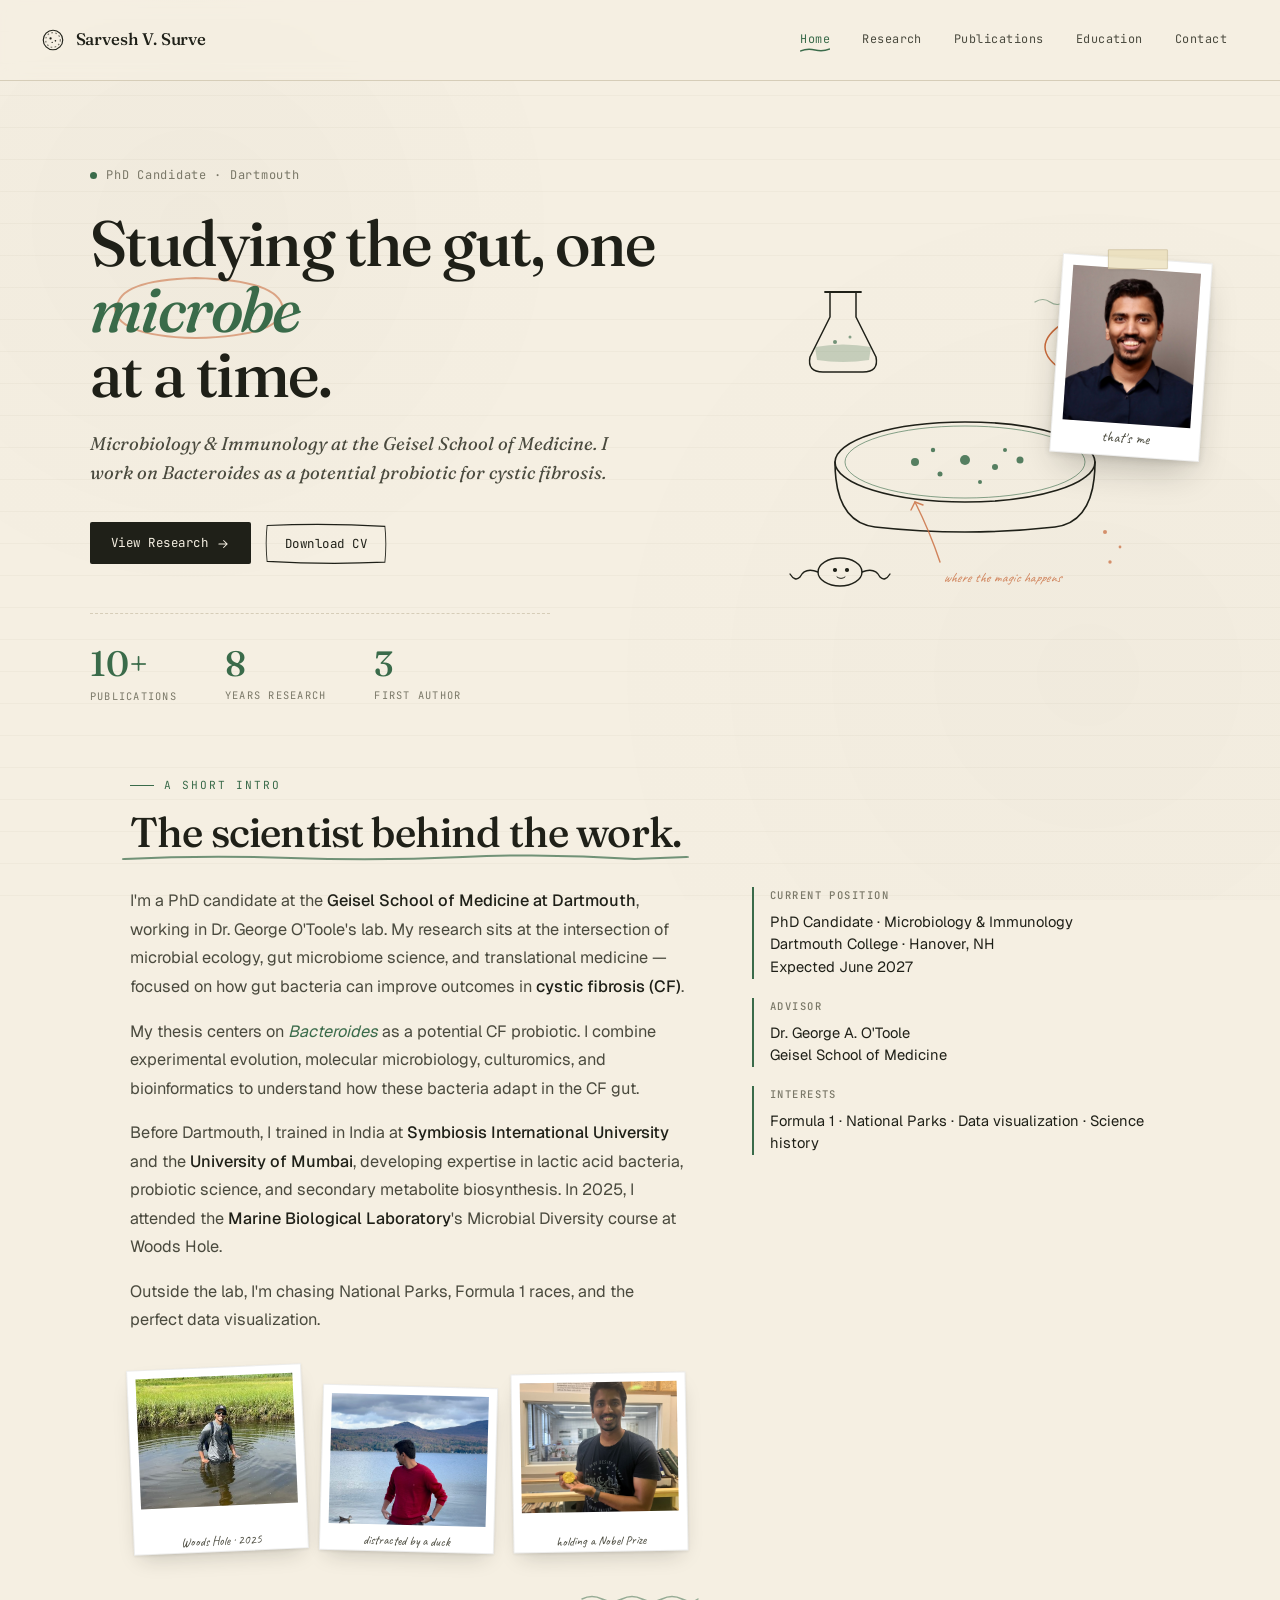
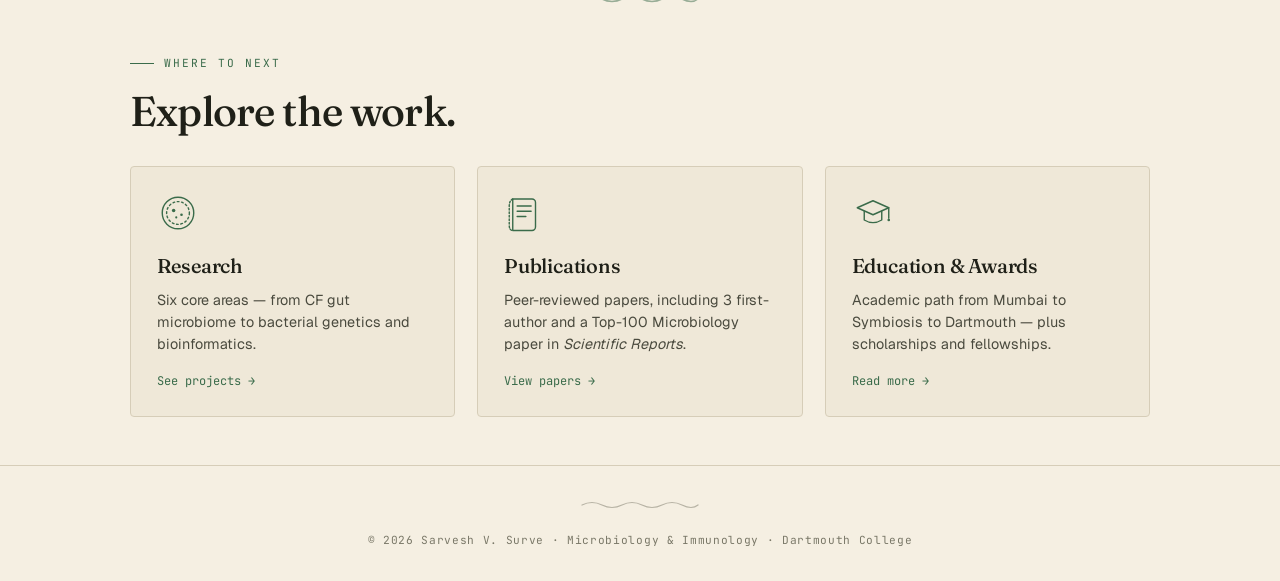
==== index.html @ 7739de47 "Add files via upload" ====
<!DOCTYPE html>
<html lang="en">
<head>
  <meta charset="UTF-8" />
  <meta name="viewport" content="width=device-width, initial-scale=1.0" />
  <title>Sarvesh V. Surve — Microbiologist</title>
  <meta name="description" content="PhD Candidate in Microbiology & Immunology at Dartmouth. Gut microbiome science and Bacteroides as a CF probiotic." />
  <link rel="icon" type="image/png" href="favicon.png">
  <link rel="apple-touch-icon" href="favicon.png">
  <link rel="preconnect" href="https://fonts.googleapis.com">
  <link rel="preconnect" href="https://fonts.gstatic.com" crossorigin>
  <link href="https://fonts.googleapis.com/css2?family=Caveat:wght@400;500&family=Fraunces:ital,opsz,wght@0,9..144,400;0,9..144,500;0,9..144,600;1,9..144,400;1,9..144,500&family=Geist:wght@300;400;500;600&family=JetBrains+Mono:wght@400;500&display=swap" rel="stylesheet">
  <link rel="stylesheet" href="styles.css">
</head>
<body>

<!-- NAV -->
<nav>
  <a href="index.html" class="nav-logo">
    <!-- Tiny petri-dish logo -->
    <svg viewBox="0 0 32 32" fill="none" stroke="currentColor" stroke-width="1.4">
      <circle cx="16" cy="16" r="12"/>
      <circle cx="16" cy="16" r="9" stroke-dasharray="2 3" opacity="0.6"/>
      <circle cx="13" cy="14" r="1.4" fill="currentColor" stroke="none"/>
      <circle cx="19" cy="17" r="1" fill="currentColor" stroke="none"/>
      <circle cx="15" cy="19" r="0.8" fill="currentColor" stroke="none"/>
    </svg>
    Sarvesh V. Surve
  </a>
  <button class="mobile-toggle" aria-label="Toggle menu">
    <svg viewBox="0 0 24 24" fill="none" stroke-width="1.6" stroke-linecap="round"><path d="M4 7h16M4 12h16M4 17h16"/></svg>
  </button>
  <div class="nav-links">
    <a href="index.html">Home</a>
    <a href="research.html">Research</a>
    <a href="publications.html">Publications</a>
    <a href="education.html">Education</a>
    <a href="contact.html">Contact</a>
  </div>
</nav>

<main>

<!-- HERO -->
<section class="hero">
  <div class="hero-inner">
    <div class="hero-left">
      <div class="hero-tag fade-up d1">
        <span class="dot"></span> PhD Candidate · Dartmouth
      </div>
      <h1 class="h-display fade-up d2">
        Studying the gut, one <span class="scribble-circle"><em>microbe</em></span><br/>
        at a time.
      </h1>
      <p class="hero-subtitle fade-up d3">
        Microbiology &amp; Immunology at the Geisel School of Medicine.
        I work on <em>Bacteroides</em> as a potential probiotic for cystic fibrosis.
      </p>
      <div class="hero-cta fade-up d4">
        <a href="research.html" class="btn btn-primary">
          View Research
          <svg viewBox="0 0 24 24" fill="none" stroke="currentColor" stroke-width="1.8" stroke-linecap="round"><path d="M5 12h14m-6-6 6 6-6 6"/></svg>
        </a>
        <a href="sarvesh_cv.pdf" download class="btn btn-outline">Download CV</a>
      </div>
      <div class="hero-stats fade-up d5">
        <div class="stat">
          <div class="stat-num">10+</div>
          <div class="stat-label">Publications</div>
        </div>
        <div class="stat">
          <div class="stat-num">8</div>
          <div class="stat-label">Years Research</div>
        </div>
        <div class="stat">
          <div class="stat-num">3</div>
          <div class="stat-label">First Author</div>
        </div>
      </div>
    </div>

    <!-- HERO ILLUSTRATION: line-art petri dish + flask + DNA + doodles + polaroid headshot -->
    <div class="hero-illustration">
      <svg viewBox="0 0 360 380" fill="none" xmlns="http://www.w3.org/2000/svg" aria-hidden="true">
        <!-- petri dish (main) -->
        <g stroke="#1f2018" stroke-width="1.6" stroke-linecap="round" fill="none">
          <ellipse cx="180" cy="220" rx="130" ry="40" class="draw-path"/>
          <path d="M50 220 Q 50 280, 90 285 Q 180 295, 270 285 Q 310 280, 310 220" class="draw-path delay-1"/>
        </g>
        <!-- petri inner ring -->
        <ellipse cx="180" cy="220" rx="120" ry="36" stroke="#3a6b4a" stroke-width="1" stroke-dasharray="3 4" fill="none" opacity="0.6" class="draw-path delay-2"/>

        <!-- bacterial colonies inside dish -->
        <g fill="#3a6b4a" opacity="0.85">
          <circle cx="130" cy="220" r="4"/>
          <circle cx="155" cy="232" r="2.5"/>
          <circle cx="180" cy="218" r="5"/>
          <circle cx="210" cy="225" r="3"/>
          <circle cx="235" cy="218" r="3.5"/>
          <circle cx="195" cy="240" r="2"/>
          <circle cx="148" cy="208" r="2.2"/>
          <circle cx="220" cy="208" r="2"/>
        </g>

        <!-- flask floating top-left -->
        <g stroke="#1f2018" stroke-width="1.5" stroke-linecap="round" stroke-linejoin="round" fill="none" class="float-slow">
          <path d="M45 50 L 45 75 L 25 115 Q 22 130, 38 130 L 78 130 Q 94 130, 91 115 L 71 75 L 71 50" class="draw-path delay-2"/>
          <line x1="40" y1="50" x2="76" y2="50" stroke-width="1.8" class="draw-path delay-3"/>
          <!-- liquid -->
          <path d="M30 105 Q 58 100, 86 105 L 84 118 Q 58 122, 32 118 Z" fill="#3a6b4a" opacity="0.25" stroke="none"/>
          <!-- bubbles -->
          <circle cx="50" cy="100" r="2" fill="#3a6b4a" stroke="none" opacity="0.7"/>
          <circle cx="65" cy="95" r="1.5" fill="#3a6b4a" stroke="none" opacity="0.6"/>
        </g>

        <!-- DNA helix top-right -->
        <g stroke="#c8693a" stroke-width="1.5" stroke-linecap="round" fill="none" class="float-med">
          <path d="M280 30 Q 320 55, 280 80 Q 240 105, 280 130 Q 320 155, 280 175" class="draw-path delay-3"/>
          <path d="M320 30 Q 280 55, 320 80 Q 360 105, 320 130 Q 280 155, 320 175" class="draw-path delay-3"/>
          <!-- rungs -->
          <line x1="285" y1="42" x2="315" y2="42" stroke-width="1.1"/>
          <line x1="280" y1="68" x2="320" y2="68" stroke-width="1.1"/>
          <line x1="288" y1="93" x2="312" y2="93" stroke-width="1.1"/>
          <line x1="280" y1="118" x2="320" y2="118" stroke-width="1.1"/>
          <line x1="288" y1="143" x2="312" y2="143" stroke-width="1.1"/>
          <line x1="282" y1="165" x2="318" y2="165" stroke-width="1.1"/>
        </g>

        <!-- doodle: small microbe creature bottom-left -->
        <g stroke="#1f2018" stroke-width="1.4" stroke-linecap="round" fill="none" class="float-fast">
          <ellipse cx="55" cy="330" rx="22" ry="14" class="draw-path delay-4"/>
          <!-- flagella -->
          <path d="M77 330 Q 90 325, 95 335 Q 100 340, 105 332" class="draw-path delay-4"/>
          <path d="M33 330 Q 20 325, 15 335 Q 10 340, 5 332" class="draw-path delay-4"/>
          <!-- face -->
          <circle cx="50" cy="328" r="1.4" fill="#1f2018"/>
          <circle cx="62" cy="328" r="1.4" fill="#1f2018"/>
          <path d="M52 335 Q 56 338, 60 335" stroke-width="1"/>
        </g>

        <!-- doodle dots scattered -->
        <g fill="#c8693a" opacity="0.7">
          <circle cx="320" cy="290" r="2"/>
          <circle cx="335" cy="305" r="1.4"/>
          <circle cx="325" cy="320" r="1.7"/>
        </g>

        <!-- handwritten arrow pointing to petri -->
        <g stroke="#c8693a" stroke-width="1.4" fill="none" stroke-linecap="round" opacity="0.8">
          <path d="M155 320 Q 145 290, 130 260" class="draw-path delay-4"/>
          <path d="M126 268 L 130 260 L 138 263" class="draw-path delay-4"/>
        </g>
        <text x="158" y="340" font-family="Caveat, 'Comic Sans MS', cursive" font-size="14" fill="#c8693a" opacity="0.8" font-style="italic">where the magic happens</text>

        <!-- tiny squiggle -->
        <path d="M250 60 Q 258 55, 265 60 Q 272 65, 280 60" stroke="#3a6b4a" stroke-width="1.2" fill="none" stroke-linecap="round" opacity="0.5"/>
      </svg>

      <!-- Polaroid headshot, taped to the notebook -->
      <div class="polaroid">
        <img src="photo_headshot.jpg" alt="Sarvesh V. Surve"
             onerror="this.style.display='none'; this.nextElementSibling.style.display='flex';">
        <div class="polaroid-placeholder" style="display:none;">photo_<br>headshot.jpg</div>
        <div class="polaroid-caption">that's me</div>
      </div>
    </div>
  </div>
</section>

<!-- QUICK INTRO -->
<section class="wrap reveal" id="intro">
  <div class="eyebrow">A short intro</div>
  <h2 class="h-section"><span class="sketch-underline">The scientist behind the work.</span></h2>
  <div class="about-grid">
    <div class="about-text">
      <p>I'm a PhD candidate at the <strong>Geisel School of Medicine at Dartmouth</strong>, working in Dr. George O'Toole's lab. My research sits at the intersection of microbial ecology, gut microbiome science, and translational medicine — focused on how gut bacteria can improve outcomes in <strong>cystic fibrosis (CF)</strong>.</p>
      <p>My thesis centers on <em>Bacteroides</em> as a potential CF probiotic. I combine experimental evolution, molecular microbiology, culturomics, and bioinformatics to understand how these bacteria adapt in the CF gut.</p>
      <p>Before Dartmouth, I trained in India at <strong>Symbiosis International University</strong> and the <strong>University of Mumbai</strong>, developing expertise in lactic acid bacteria, probiotic science, and secondary metabolite biosynthesis. In 2025, I attended the <strong>Marine Biological Laboratory</strong>'s Microbial Diversity course at Woods Hole.</p>
      <p>Outside the lab, I'm chasing National Parks, Formula 1 races, and the perfect data visualization.</p>

      <!-- Fun photos: small tilted polaroid cluster -->
      <div class="fun-photos">
        <div class="fun-photo">
          <img src="photo_fun_1.jpg" alt="Woods Hole"
               onerror="this.style.display='none'; this.nextElementSibling.style.display='flex';">
          <div class="fun-photo-placeholder" style="display:none;">photo_fun_1.jpg</div>
          <div class="fun-photo-caption">Woods Hole · 2025</div>
        </div>
        <div class="fun-photo">
          <img src="photo_fun_2.jpg" alt="Distracted by a duck"
               onerror="this.style.display='none'; this.nextElementSibling.style.display='flex';">
          <div class="fun-photo-placeholder" style="display:none;">photo_fun_2.jpg</div>
          <div class="fun-photo-caption">distracted by a duck</div>
        </div>
        <div class="fun-photo">
          <img src="photo_fun_3.jpg" alt="Nobel Prize"
               onerror="this.style.display='none'; this.nextElementSibling.style.display='flex';">
          <div class="fun-photo-placeholder" style="display:none;">photo_fun_3.jpg</div>
          <div class="fun-photo-caption">holding a Nobel Prize</div>
        </div>
      </div>
    </div>
    <div class="info-list">
      <div class="info-block">
        <h4>Current Position</h4>
        <p>PhD Candidate · Microbiology &amp; Immunology<br>Dartmouth College · Hanover, NH<br>Expected June 2027</p>
      </div>
      <div class="info-block">
        <h4>Advisor</h4>
        <p>Dr. George A. O'Toole<br>Geisel School of Medicine</p>
      </div>
      <div class="info-block">
        <h4>Interests</h4>
        <p>Formula 1 · National Parks · Data visualization · Science history</p>
      </div>
    </div>
  </div>
</section>

<!-- SQUIGGLE DIVIDER -->
<svg class="squiggle" viewBox="0 0 120 14" xmlns="http://www.w3.org/2000/svg" aria-hidden="true">
  <path d="M2 7 Q 12 2, 22 7 T 42 7 T 62 7 T 82 7 T 102 7 T 118 7" stroke="#3a6b4a" stroke-width="1.5" fill="none" stroke-linecap="round"/>
</svg>

<!-- QUICK NAV CARDS -->
<section class="wrap reveal">
  <div class="eyebrow">Where to next</div>
  <h2 class="h-section">Explore the work.</h2>
  <div class="quick-grid">
    <a href="research.html" class="quick-card">
      <div class="qc-icon">
        <svg viewBox="0 0 48 48" stroke-width="1.6" stroke-linecap="round" stroke-linejoin="round">
          <circle cx="24" cy="24" r="18"/>
          <circle cx="24" cy="24" r="13" stroke-dasharray="2 3"/>
          <circle cx="19" cy="21" r="2" fill="#3a6b4a" stroke="none"/>
          <circle cx="28" cy="26" r="1.5" fill="#3a6b4a" stroke="none"/>
          <circle cx="22" cy="29" r="1.2" fill="#3a6b4a" stroke="none"/>
        </svg>
      </div>
      <h3>Research</h3>
      <p>Six core areas — from CF gut microbiome to bacterial genetics and bioinformatics.</p>
      <div class="qc-arrow">See projects →</div>
    </a>

    <a href="publications.html" class="quick-card">
      <div class="qc-icon">
        <svg viewBox="0 0 48 48" stroke-width="1.6" stroke-linecap="round" stroke-linejoin="round">
          <path d="M10 8 h22 a4 4 0 0 1 4 4 v28 a4 4 0 0 1 -4 4 h-22 z"/>
          <line x1="15" y1="16" x2="31" y2="16"/>
          <line x1="15" y1="22" x2="31" y2="22"/>
          <line x1="15" y1="28" x2="25" y2="28"/>
          <path d="M10 8 Q 6 10, 6 16 L 6 38 Q 6 44, 10 44" stroke-dasharray="2 2"/>
        </svg>
      </div>
      <h3>Publications</h3>
      <p>Peer-reviewed papers, including 3 first-author and a Top-100 Microbiology paper in <em>Scientific Reports</em>.</p>
      <div class="qc-arrow">View papers →</div>
    </a>

    <a href="education.html" class="quick-card">
      <div class="qc-icon">
        <svg viewBox="0 0 48 48" stroke-width="1.6" stroke-linecap="round" stroke-linejoin="round">
          <path d="M6 18 L 24 10 L 42 18 L 24 26 Z"/>
          <path d="M14 22 L 14 32 Q 24 38, 34 32 L 34 22"/>
          <line x1="42" y1="18" x2="42" y2="30"/>
          <circle cx="42" cy="32" r="1.5" fill="#3a6b4a" stroke="none"/>
        </svg>
      </div>
      <h3>Education &amp; Awards</h3>
      <p>Academic path from Mumbai to Symbiosis to Dartmouth — plus scholarships and fellowships.</p>
      <div class="qc-arrow">Read more →</div>
    </a>
  </div>
</section>

</main>

<footer>
  <svg class="squiggle" viewBox="0 0 120 14" xmlns="http://www.w3.org/2000/svg">
    <path d="M2 7 Q 12 2, 22 7 T 42 7 T 62 7 T 82 7 T 102 7 T 118 7" stroke="#7a7868" stroke-width="1.2" fill="none" stroke-linecap="round"/>
  </svg>
  © 2026 Sarvesh V. Surve · Microbiology &amp; Immunology · Dartmouth College
</footer>

<script src="main.js"></script>
</body>
</html>
---- styles.css ----
/* ==========================================================
   Sarvesh V. Surve — personal site
   Aesthetic: scientist's notebook. Cream paper, ink, sketches.
   ========================================================== */

*, *::before, *::after { box-sizing: border-box; margin: 0; padding: 0; }

:root {
  --paper: #f5efe2;
  --paper-2: #efe8d8;
  --paper-line: #e2d8c2;
  --ink: #1f2018;
  --ink-soft: #4a4a3e;
  --ink-mute: #7a7868;
  --accent: #3a6b4a;          /* moss green */
  --accent-soft: #6b9474;
  --accent-bg: #e4ede1;
  --warm: #c8693a;            /* terracotta for occasional emphasis */
  --warm-soft: #e6c4a8;
  --rule: #d6cdb8;
  --shadow: 0 1px 0 rgba(31,32,24,0.04), 0 12px 30px -18px rgba(31,32,24,0.18);
  --serif: 'Fraunces', 'Iowan Old Style', Georgia, serif;
  --sans: 'Geist', -apple-system, BlinkMacSystemFont, sans-serif;
  --mono: 'JetBrains Mono', 'IBM Plex Mono', monospace;
}

html { scroll-behavior: smooth; }

body {
  font-family: var(--sans);
  background: var(--paper);
  color: var(--ink);
  overflow-x: hidden;
  line-height: 1.6;
  font-feature-settings: "ss01", "cv11";
  -webkit-font-smoothing: antialiased;
}

/* Paper texture — subtle horizontal lines like a lab notebook */
body::before {
  content: '';
  position: fixed; inset: 0;
  background-image:
    repeating-linear-gradient(
      to bottom,
      transparent 0 31px,
      rgba(214, 205, 184, 0.35) 31px 32px
    );
  pointer-events: none;
  z-index: 0;
  opacity: 0.5;
}

/* Subtle paper grain */
body::after {
  content: '';
  position: fixed; inset: 0;
  background-image:
    radial-gradient(circle at 15% 25%, rgba(31,32,24,0.025) 0%, transparent 30%),
    radial-gradient(circle at 85% 75%, rgba(31,32,24,0.02) 0%, transparent 40%);
  pointer-events: none;
  z-index: 0;
}

main, nav, footer { position: relative; z-index: 1; }

::selection { background: var(--accent); color: var(--paper); }

a { color: inherit; text-decoration: none; }

/* ==========================================================
   NAV
   ========================================================== */
nav {
  position: sticky; top: 0; z-index: 50;
  display: flex; align-items: center; justify-content: space-between;
  padding: 1.4rem 2.5rem;
  background: rgba(245, 239, 226, 0.85);
  backdrop-filter: blur(8px);
  border-bottom: 1px solid var(--rule);
}

.nav-logo {
  font-family: var(--serif);
  font-size: 1.05rem;
  font-weight: 500;
  letter-spacing: -0.01em;
  display: flex; align-items: center; gap: 0.6rem;
}

.nav-logo svg { width: 26px; height: 26px; }

.nav-links {
  display: flex; gap: 0.4rem;
  align-items: center;
}

.nav-links a {
  font-family: var(--mono);
  font-size: 0.74rem;
  letter-spacing: 0.04em;
  color: var(--ink-soft);
  padding: 0.5rem 0.8rem;
  position: relative;
  transition: color 0.2s;
}

.nav-links a:hover { color: var(--ink); }

/* Hand-drawn underline for active nav link */
.nav-links a.active {
  color: var(--accent);
}
.nav-links a.active::after {
  content: '';
  position: absolute;
  left: 0.8rem; right: 0.8rem; bottom: 0.25rem;
  height: 6px;
  background-image: url("data:image/svg+xml;utf8,<svg xmlns='http://www.w3.org/2000/svg' viewBox='0 0 80 6' preserveAspectRatio='none'><path d='M1 4 Q 20 1, 40 3 T 79 2' stroke='%233a6b4a' stroke-width='1.6' fill='none' stroke-linecap='round'/></svg>");
  background-repeat: no-repeat;
  background-size: 100% 100%;
}

.mobile-toggle {
  display: none;
  background: none; border: none; cursor: pointer;
  padding: 0.4rem;
}
.mobile-toggle svg { width: 24px; height: 24px; stroke: var(--ink); }

/* ==========================================================
   LAYOUT PRIMITIVES
   ========================================================== */
.wrap { max-width: 1100px; margin: 0 auto; padding: 0 2.5rem; }
.wrap-narrow { max-width: 820px; margin: 0 auto; padding: 0 2.5rem; }

section, .page-body { padding: 4rem 0; }

.eyebrow {
  font-family: var(--mono);
  font-size: 0.7rem;
  letter-spacing: 0.18em;
  text-transform: uppercase;
  color: var(--accent);
  display: inline-flex; align-items: center; gap: 0.6rem;
  margin-bottom: 1rem;
}
.eyebrow::before {
  content: '';
  width: 24px; height: 1px;
  background: var(--accent);
}

h1, h2, h3, h4 { font-family: var(--serif); font-weight: 500; letter-spacing: -0.01em; }

.h-display {
  font-family: var(--serif);
  font-size: clamp(2.4rem, 5vw, 4.2rem);
  line-height: 1.02;
  letter-spacing: -0.025em;
  font-weight: 500;
}
.h-display em { font-style: italic; color: var(--accent); }

.h-section {
  font-family: var(--serif);
  font-size: clamp(1.8rem, 3.4vw, 2.6rem);
  line-height: 1.08;
  letter-spacing: -0.02em;
  margin-bottom: 2rem;
}

.h-section .sketch-underline {
  position: relative;
  display: inline-block;
}
.h-section .sketch-underline::after {
  content: '';
  position: absolute;
  left: -2%; right: -2%; bottom: -8px;
  height: 10px;
  background-image: url("data:image/svg+xml;utf8,<svg xmlns='http://www.w3.org/2000/svg' viewBox='0 0 200 10' preserveAspectRatio='none'><path d='M2 6 Q 30 2, 60 5 T 120 4 T 180 6 L 198 4' stroke='%233a6b4a' stroke-width='2' fill='none' stroke-linecap='round' opacity='0.7'/></svg>");
  background-repeat: no-repeat;
  background-size: 100% 100%;
}

.lede {
  font-family: var(--serif);
  font-size: 1.25rem;
  line-height: 1.55;
  color: var(--ink-soft);
  font-weight: 400;
}

p { line-height: 1.7; }

/* Squiggle divider */
.squiggle {
  display: block;
  width: 100%;
  max-width: 120px;
  height: 14px;
  margin: 2.5rem auto;
  opacity: 0.5;
}

/* ==========================================================
   BUTTONS
   ========================================================== */
.btn {
  display: inline-flex; align-items: center; gap: 0.5rem;
  padding: 0.7rem 1.3rem;
  font-family: var(--mono);
  font-size: 0.78rem;
  letter-spacing: 0.04em;
  cursor: pointer;
  border: none;
  transition: transform 0.15s ease, background 0.2s, color 0.2s;
  position: relative;
}

.btn svg { width: 14px; height: 14px; }

.btn-primary {
  background: var(--ink);
  color: var(--paper);
  border-radius: 2px;
}
.btn-primary:hover { background: var(--accent); transform: translateY(-1px); }

/* Hand-drawn outline button — uses SVG border */
.btn-outline {
  background: transparent;
  color: var(--ink);
  padding: 0.7rem 1.3rem;
  background-image: url("data:image/svg+xml;utf8,<svg xmlns='http://www.w3.org/2000/svg' viewBox='0 0 200 50' preserveAspectRatio='none'><path d='M5 4 Q 100 1, 195 5 Q 198 25, 195 46 Q 100 49, 5 45 Q 2 25, 5 4 Z' stroke='%231f2018' stroke-width='1.4' fill='none' stroke-linecap='round'/></svg>");
  background-repeat: no-repeat;
  background-size: 100% 100%;
}
.btn-outline:hover { color: var(--accent); transform: translateY(-1px); }

/* ==========================================================
   HOME PAGE — HERO
   ========================================================== */
.hero {
  padding: 5rem 2.5rem 4rem;
  position: relative;
  overflow: hidden;
}
.hero-inner {
  max-width: 1100px; margin: 0 auto;
  display: grid; grid-template-columns: 1.3fr 1fr;
  gap: 4rem; align-items: center;
}

.hero-tag {
  font-family: var(--mono);
  font-size: 0.75rem;
  letter-spacing: 0.06em;
  color: var(--ink-mute);
  margin-bottom: 1.6rem;
  display: inline-flex; align-items: center; gap: 0.6rem;
}
.hero-tag .dot {
  width: 7px; height: 7px; border-radius: 50%;
  background: var(--accent);
  display: inline-block;
  animation: pulse 2.4s ease-in-out infinite;
}

@keyframes pulse {
  0%, 100% { transform: scale(1); opacity: 1; }
  50% { transform: scale(1.4); opacity: 0.5; }
}

.hero h1 .scribble-circle {
  position: relative;
  display: inline-block;
}
.hero h1 .scribble-circle::after {
  content: '';
  position: absolute;
  left: -10%; right: -10%; top: -10%; bottom: -10%;
  background-image: url("data:image/svg+xml;utf8,<svg xmlns='http://www.w3.org/2000/svg' viewBox='0 0 200 70'><path d='M30 35 Q 30 10, 100 8 Q 175 10, 178 35 Q 178 60, 100 62 Q 25 60, 28 32' stroke='%23c8693a' stroke-width='1.8' fill='none' stroke-linecap='round' opacity='0.55'/></svg>");
  background-repeat: no-repeat;
  background-size: 100% 100%;
  z-index: -1;
  pointer-events: none;
  opacity: 0;
  animation: scribbleIn 1.2s ease 1.4s forwards;
}

@keyframes scribbleIn {
  from { opacity: 0; transform: scale(0.92) rotate(-2deg); }
  to { opacity: 1; transform: scale(1) rotate(0); }
}

.hero-subtitle {
  font-family: var(--serif);
  font-size: 1.15rem;
  font-style: italic;
  color: var(--ink-soft);
  margin: 1.5rem 0 2.2rem;
  line-height: 1.55;
  max-width: 520px;
}

.hero-cta { display: flex; gap: 0.8rem; flex-wrap: wrap; }

.hero-stats {
  display: flex; gap: 3rem;
  margin-top: 3rem;
  padding-top: 2rem;
  border-top: 1px dashed var(--rule);
  max-width: 460px;
}
.stat-num {
  font-family: var(--serif);
  font-size: 2.2rem;
  line-height: 1;
  color: var(--accent);
  font-weight: 500;
}
.stat-label {
  font-family: var(--mono);
  font-size: 0.65rem;
  letter-spacing: 0.12em;
  text-transform: uppercase;
  color: var(--ink-mute);
  margin-top: 0.4rem;
}

/* Hero illustration column */
.hero-illustration {
  position: relative;
  display: flex; justify-content: center; align-items: center;
  min-height: 380px;
}
.hero-illustration svg {
  width: 100%;
  max-width: 360px;
  height: auto;
}

/* Polaroid headshot — taped to the notebook */
.polaroid {
  position: absolute;
  top: 1rem; right: -1rem;
  width: 150px;
  background: #ffffff;
  padding: 10px 10px 32px;
  border: 1px solid rgba(31,32,24,0.08);
  box-shadow:
    0 2px 6px rgba(31,32,24,0.12),
    0 18px 36px -10px rgba(31,32,24,0.28);
  transform: rotate(4deg);
  z-index: 5;
  opacity: 0;
  animation: polaroidIn 0.9s cubic-bezier(0.34, 1.56, 0.64, 1) forwards 1.2s;
  transition: transform 0.35s ease;
}
.polaroid:hover { transform: rotate(0deg) scale(1.04); }
.polaroid img {
  width: 100%; height: 155px;
  object-fit: cover; object-position: center top;
  display: block;
  background: var(--paper-2);
}
.polaroid-placeholder {
  width: 100%; height: 155px;
  background: var(--paper-2);
  display: flex; align-items: center; justify-content: center;
  font-family: var(--mono);
  font-size: 0.6rem;
  letter-spacing: 0.08em;
  color: var(--ink-mute);
  text-align: center;
  padding: 0.5rem;
}
.polaroid-caption {
  position: absolute;
  bottom: 6px; left: 0; right: 0;
  text-align: center;
  font-family: 'Caveat', 'Comic Sans MS', cursive;
  font-size: 0.95rem;
  color: var(--ink-soft);
}
/* Tape strip on top */
.polaroid::before {
  content: '';
  position: absolute;
  top: -10px; left: 50%;
  transform: translateX(-50%) rotate(-4deg);
  width: 60px; height: 20px;
  background: rgba(232, 220, 180, 0.7);
  border: 1px solid rgba(180, 165, 130, 0.4);
  border-radius: 1px;
  box-shadow: 0 1px 2px rgba(31,32,24,0.06);
}

@keyframes polaroidIn {
  from { opacity: 0; transform: rotate(8deg) translateY(-30px); }
  to { opacity: 1; transform: rotate(4deg) translateY(0); }
}

/* Animated stroke-drawing for SVG illustrations.
   Paths must include pathLength="100" so the dasharray works regardless of length. */
.draw-path {
  stroke-dasharray: 100;
  stroke-dashoffset: 100;
  animation: drawIn 1.6s ease forwards;
}
.draw-path.delay-1 { animation-delay: 0.25s; }
.draw-path.delay-2 { animation-delay: 0.5s; }
.draw-path.delay-3 { animation-delay: 0.8s; }
.draw-path.delay-4 { animation-delay: 1.1s; }

@keyframes drawIn {
  to { stroke-dashoffset: 0; }
}

/* Float for decorative dots */
.float-slow { animation: float 6s ease-in-out infinite; }
.float-med { animation: float 4.5s ease-in-out infinite; }
.float-fast { animation: float 3s ease-in-out infinite; }
@keyframes float {
  0%, 100% { transform: translateY(0); }
  50% { transform: translateY(-6px); }
}

/* ==========================================================
   FADE-UP ANIMATION (page load)
   ========================================================== */
.fade-up { opacity: 0; animation: fadeUp 0.8s ease forwards; }
.fade-up.d1 { animation-delay: 0.1s; }
.fade-up.d2 { animation-delay: 0.25s; }
.fade-up.d3 { animation-delay: 0.4s; }
.fade-up.d4 { animation-delay: 0.55s; }
.fade-up.d5 { animation-delay: 0.7s; }

@keyframes fadeUp {
  from { opacity: 0; transform: translateY(18px); }
  to { opacity: 1; transform: translateY(0); }
}

/* Scroll-triggered reveal — only hides once JS has set up the observer
   so non-JS users / slow loads / search-engine crawlers see everything. */
.js-ready .reveal { opacity: 0; transform: translateY(20px); transition: opacity 0.7s ease, transform 0.7s ease; }
.js-ready .reveal.visible { opacity: 1; transform: translateY(0); }

/* ==========================================================
   HOME — QUICK SECTIONS
   ========================================================== */
.quick-grid {
  display: grid;
  grid-template-columns: repeat(3, 1fr);
  gap: 1.4rem;
  margin-top: 2rem;
}

.quick-card {
  background: var(--paper-2);
  border: 1px solid var(--rule);
  border-radius: 4px;
  padding: 1.6rem;
  position: relative;
  transition: transform 0.25s ease, box-shadow 0.25s ease;
  text-decoration: none;
  color: inherit;
  display: flex; flex-direction: column;
  min-height: 200px;
}
.quick-card:hover {
  transform: translateY(-3px);
  box-shadow: var(--shadow);
  border-color: var(--accent-soft);
}
.quick-card .qc-icon { width: 42px; height: 42px; margin-bottom: 1rem; }
.quick-card .qc-icon svg { width: 100%; height: 100%; stroke: var(--accent); fill: none; }
.quick-card h3 {
  font-family: var(--serif);
  font-size: 1.25rem;
  margin-bottom: 0.4rem;
}
.quick-card p {
  font-size: 0.9rem;
  color: var(--ink-soft);
  line-height: 1.55;
}
.quick-card .qc-arrow {
  margin-top: auto;
  padding-top: 1rem;
  font-family: var(--mono);
  font-size: 0.75rem;
  color: var(--accent);
  display: flex; align-items: center; gap: 0.4rem;
  transition: gap 0.25s ease;
}
.quick-card:hover .qc-arrow { gap: 0.7rem; }

/* ==========================================================
   PAGE HEADER (shared by inner pages)
   ========================================================== */
.page-header {
  padding: 4rem 2.5rem 2.5rem;
  position: relative;
}
.page-header-inner { max-width: 1100px; margin: 0 auto; }
.page-header h1 {
  font-family: var(--serif);
  font-size: clamp(2.4rem, 5vw, 3.8rem);
  line-height: 1.05;
  letter-spacing: -0.025em;
  margin-bottom: 1rem;
  font-weight: 500;
}
.page-header h1 em { font-style: italic; color: var(--accent); }
.page-header .lede { max-width: 640px; margin-top: 0.5rem; }

.page-header .pg-deco {
  position: absolute;
  top: 1.5rem; right: 2.5rem;
  width: 140px; height: 140px;
  opacity: 0.9;
}
.page-header .pg-deco path,
.page-header .pg-deco ellipse,
.page-header .pg-deco rect {
  vector-effect: non-scaling-stroke;
}

/* ==========================================================
   RESEARCH PAGE
   ========================================================== */
.research-grid {
  display: grid;
  grid-template-columns: repeat(2, 1fr);
  gap: 1.4rem;
  margin-top: 2rem;
}

.research-card {
  background: var(--paper-2);
  border: 1px solid var(--rule);
  border-radius: 4px;
  padding: 1.8rem;
  position: relative;
  overflow: hidden;
  transition: transform 0.25s ease, box-shadow 0.25s ease, border-color 0.25s;
  display: flex; flex-direction: column; gap: 0.8rem;
}
.research-card:hover {
  transform: translateY(-3px);
  box-shadow: var(--shadow);
  border-color: var(--accent-soft);
}
/* Background photo layer */
.research-card .rc-bg {
  position: absolute;
  inset: 0;
  background-size: cover;
  background-position: center;
  opacity: 0.12;
  z-index: 0;
  transition: opacity 0.35s ease, transform 0.35s ease;
  /* Slight desaturation to keep palette cohesive */
  filter: grayscale(20%) sepia(15%);
}
.research-card:hover .rc-bg {
  opacity: 0.22;
  transform: scale(1.03);
}
/* Cream gradient overlay so text stays readable */
.research-card::after {
  content: '';
  position: absolute;
  inset: 0;
  background: linear-gradient(135deg, rgba(239, 232, 216, 0.7) 0%, rgba(239, 232, 216, 0.55) 60%, rgba(239, 232, 216, 0.4) 100%);
  z-index: 1;
  pointer-events: none;
}
.research-card > * {
  position: relative;
  z-index: 2;
}
.research-card .rc-icon {
  width: 56px; height: 56px;
  background: var(--accent-bg);
  border-radius: 4px;
  display: flex; align-items: center; justify-content: center;
}
.research-card .rc-icon svg {
  width: 32px; height: 32px;
  stroke: var(--accent); fill: none;
  stroke-width: 1.5;
}
.research-card h3 {
  font-family: var(--serif);
  font-size: 1.25rem;
  font-weight: 500;
  letter-spacing: -0.01em;
}
.research-card p {
  font-size: 0.92rem;
  color: var(--ink-soft);
  line-height: 1.65;
}
.research-card em { color: var(--ink); font-style: italic; }

/* ==========================================================
   PUBLICATIONS PAGE
   ========================================================== */
.pub-header-row {
  display: flex; justify-content: space-between; align-items: flex-end;
  flex-wrap: wrap; gap: 1rem;
  margin-bottom: 2.5rem;
}
.scholar-link {
  display: inline-flex; align-items: center; gap: 0.5rem;
  font-family: var(--mono);
  font-size: 0.74rem;
  letter-spacing: 0.04em;
  color: var(--accent);
  padding: 0.55rem 1rem;
  background-image: url("data:image/svg+xml;utf8,<svg xmlns='http://www.w3.org/2000/svg' viewBox='0 0 200 50' preserveAspectRatio='none'><path d='M5 4 Q 100 1, 195 5 Q 198 25, 195 46 Q 100 49, 5 45 Q 2 25, 5 4 Z' stroke='%233a6b4a' stroke-width='1.4' fill='none' stroke-linecap='round'/></svg>");
  background-repeat: no-repeat;
  background-size: 100% 100%;
  transition: color 0.2s;
}
.scholar-link:hover { color: var(--ink); }

.pub-list { display: flex; flex-direction: column; }
.pub-item {
  display: grid;
  grid-template-columns: 90px 1fr;
  gap: 1.5rem;
  padding: 1.8rem 0;
  border-bottom: 1px dashed var(--rule);
  align-items: start;
}
.pub-item:first-child { border-top: 1px dashed var(--rule); }
.pub-year {
  font-family: var(--serif);
  font-style: italic;
  font-size: 1.4rem;
  color: var(--accent);
  line-height: 1;
}
.pub-content h4 {
  font-family: var(--serif);
  font-size: 1.1rem;
  font-weight: 500;
  line-height: 1.4;
  margin-bottom: 0.4rem;
}
.pub-content h4 a { color: var(--ink); transition: color 0.2s; }
.pub-content h4 a:hover { color: var(--accent); }
.pub-content .authors {
  font-size: 0.88rem;
  color: var(--ink-soft);
  margin-bottom: 0.3rem;
}
.pub-content .pub-meta {
  font-size: 0.86rem;
  color: var(--ink-mute);
  font-style: italic;
}
.pub-badges { display: flex; gap: 0.4rem; flex-wrap: wrap; margin-top: 0.7rem; }
.pub-badge {
  font-family: var(--mono);
  font-size: 0.62rem;
  letter-spacing: 0.06em;
  padding: 0.2rem 0.6rem;
  border-radius: 2px;
}
.badge-pub { background: #dde6dd; color: #2c5a39; }
.badge-review { background: #f1dac3; color: #8a4a1e; }
.badge-prep { background: #e4ede1; color: var(--accent); }
.badge-first { background: var(--accent); color: var(--paper); }
.badge-top { background: #f0d4dc; color: #8e2b48; }

/* ==========================================================
   EDUCATION PAGE
   ========================================================== */
.edu-list {
  display: flex; flex-direction: column;
  gap: 1.5rem;
  margin-top: 2rem;
}
.edu-card {
  background: var(--paper-2);
  border: 1px solid var(--rule);
  border-radius: 4px;
  padding: 2rem;
  display: grid;
  grid-template-columns: 1fr 200px;
  gap: 2rem;
  align-items: start;
  transition: border-color 0.25s;
}
.edu-card:hover { border-color: var(--accent-soft); }
.edu-degree {
  font-family: var(--serif);
  font-size: 1.3rem;
  font-weight: 500;
  letter-spacing: -0.01em;
  margin-bottom: 0.3rem;
}
.edu-school {
  font-size: 0.95rem;
  color: var(--ink-soft);
  margin-bottom: 0.5rem;
}
.edu-date {
  font-family: var(--mono);
  font-size: 0.72rem;
  letter-spacing: 0.04em;
  color: var(--accent);
  margin-bottom: 0.8rem;
}
.edu-detail {
  font-size: 0.9rem;
  color: var(--ink-soft);
  line-height: 1.65;
}
.edu-gpa {
  display: inline-block;
  margin-top: 0.6rem;
  padding: 0.18rem 0.6rem;
  background: var(--accent-bg);
  color: var(--accent);
  font-family: var(--mono);
  font-size: 0.65rem;
  letter-spacing: 0.04em;
  border-radius: 2px;
}
.edu-logo-wrap {
  display: flex; align-items: center; justify-content: center;
  background: var(--paper);
  border: 1px dashed var(--rule);
  border-radius: 4px;
  padding: 1rem;
  min-height: 100px;
}
.edu-logo-wrap img { max-height: 70px; max-width: 100%; object-fit: contain; }
.edu-logo-placeholder {
  font-family: var(--mono);
  font-size: 0.6rem;
  letter-spacing: 0.08em;
  text-transform: uppercase;
  color: var(--ink-mute);
}

.awards-grid {
  display: grid;
  grid-template-columns: repeat(auto-fit, minmax(280px, 1fr));
  gap: 1rem;
  margin-top: 1.5rem;
}
.award-item {
  display: flex; align-items: flex-start; gap: 1rem;
  padding: 1.2rem;
  background: var(--paper-2);
  border: 1px solid var(--rule);
  border-radius: 4px;
  transition: border-color 0.25s, transform 0.25s;
}
.award-item:hover { border-color: var(--accent-soft); transform: translateY(-2px); }
.award-icon { font-size: 1.4rem; flex-shrink: 0; }
.award-item h4 {
  font-family: var(--serif);
  font-size: 1rem;
  font-weight: 500;
  margin-bottom: 0.2rem;
}
.award-item p {
  font-size: 0.82rem;
  color: var(--ink-soft);
  line-height: 1.5;
}

.skills-grid {
  display: grid;
  grid-template-columns: repeat(auto-fit, minmax(260px, 1fr));
  gap: 1.2rem;
  margin-top: 1.5rem;
}
.skill-card {
  background: var(--paper-2);
  border: 1px solid var(--rule);
  border-radius: 4px;
  padding: 1.5rem;
}
.skill-card h4 {
  font-family: var(--mono);
  font-size: 0.7rem;
  letter-spacing: 0.12em;
  text-transform: uppercase;
  color: var(--accent);
  margin-bottom: 0.9rem;
  font-weight: 500;
}
.skill-tags { display: flex; flex-wrap: wrap; gap: 0.4rem; }
.skill-tag {
  padding: 0.3rem 0.7rem;
  background: var(--paper);
  border: 1px solid var(--rule);
  border-radius: 2px;
  font-size: 0.8rem;
  color: var(--ink-soft);
  font-family: var(--sans);
  transition: all 0.2s;
}
.skill-tag:hover { border-color: var(--accent); color: var(--accent); }

/* ==========================================================
   ABOUT (lives on home), CONTACT page
   ========================================================== */
.about-grid {
  display: grid;
  grid-template-columns: 1.4fr 1fr;
  gap: 4rem;
  align-items: start;
  margin-top: 2rem;
}
.about-text p {
  font-size: 1.02rem;
  line-height: 1.75;
  color: var(--ink-soft);
  margin-bottom: 1rem;
}
.about-text p strong { color: var(--ink); font-weight: 500; }
.about-text p em { font-style: italic; color: var(--accent); }

/* Fun photos — small tilted cluster */
.fun-photos {
  display: grid;
  grid-template-columns: 1fr 1fr 1fr;
  gap: 1rem;
  margin-top: 2rem;
}
.fun-photo {
  position: relative;
  background: #ffffff;
  padding: 8px 8px 26px;
  border: 1px solid rgba(31,32,24,0.08);
  box-shadow:
    0 1px 3px rgba(31,32,24,0.1),
    0 10px 22px -8px rgba(31,32,24,0.22);
  transition: transform 0.3s ease;
}
.fun-photo:nth-child(1) { transform: rotate(-2.5deg); }
.fun-photo:nth-child(2) { transform: rotate(1.5deg); margin-top: 1.2rem; }
.fun-photo:nth-child(3) { transform: rotate(-1deg); margin-top: 0.4rem; }
.fun-photo:hover {
  transform: rotate(0deg) scale(1.05);
  z-index: 2;
}
.fun-photo img {
  width: 100%;
  height: 130px;
  object-fit: cover;
  display: block;
  background: var(--paper-2);
}
.fun-photo-placeholder {
  width: 100%;
  height: 130px;
  background: var(--paper-2);
  display: flex; align-items: center; justify-content: center;
  font-family: var(--mono);
  font-size: 0.55rem;
  letter-spacing: 0.06em;
  color: var(--ink-mute);
  text-align: center;
  padding: 0.4rem;
}
.fun-photo-caption {
  position: absolute;
  bottom: 4px; left: 0; right: 0;
  text-align: center;
  font-family: 'Caveat', cursive;
  font-size: 0.82rem;
  color: var(--ink-soft);
  padding: 0 4px;
  line-height: 1;
}

.info-list {
  display: flex; flex-direction: column; gap: 1.2rem;
}
.info-block {
  padding-left: 1rem;
  border-left: 2px solid var(--accent);
}
.info-block h4 {
  font-family: var(--mono);
  font-size: 0.66rem;
  letter-spacing: 0.14em;
  text-transform: uppercase;
  color: var(--ink-mute);
  margin-bottom: 0.4rem;
  font-weight: 500;
}
.info-block p, .info-block a {
  font-size: 0.92rem;
  color: var(--ink);
  line-height: 1.55;
}
.info-block a { color: var(--accent); transition: color 0.2s; }
.info-block a:hover { color: var(--ink); }

/* CONTACT page specific */
.contact-grid {
  display: grid;
  grid-template-columns: 1fr 1fr;
  gap: 4rem;
  align-items: start;
}
.contact-text p {
  font-size: 1.05rem;
  line-height: 1.75;
  color: var(--ink-soft);
  margin-bottom: 1.2rem;
}
.contact-links { display: flex; flex-direction: column; gap: 0.7rem; }
.contact-link {
  display: flex; align-items: center; gap: 0.9rem;
  padding: 0.7rem 0.9rem;
  background: var(--paper-2);
  border: 1px solid var(--rule);
  border-radius: 3px;
  font-size: 0.9rem;
  color: var(--ink);
  transition: all 0.2s;
}
.contact-link:hover {
  border-color: var(--accent);
  background: var(--accent-bg);
}
.contact-link-icon {
  font-family: var(--mono);
  font-size: 0.62rem;
  letter-spacing: 0.08em;
  text-transform: uppercase;
  background: var(--paper);
  border: 1px solid var(--rule);
  padding: 0.22rem 0.5rem;
  border-radius: 2px;
  color: var(--accent);
  width: 64px;
  text-align: center;
  flex-shrink: 0;
}

/* ==========================================================
   FOOTER
   ========================================================== */
footer {
  border-top: 1px solid var(--rule);
  padding: 2rem 2.5rem;
  text-align: center;
  font-family: var(--mono);
  font-size: 0.7rem;
  letter-spacing: 0.06em;
  color: var(--ink-mute);
  margin-top: 3rem;
}
footer .squiggle { margin: 0 auto 1.2rem; }

/* ==========================================================
   RESPONSIVE
   ========================================================== */
@media (max-width: 880px) {
  nav { padding: 1rem 1.3rem; }
  .nav-links {
    position: absolute; top: 100%; left: 0; right: 0;
    background: var(--paper);
    flex-direction: column;
    padding: 1rem;
    border-bottom: 1px solid var(--rule);
    gap: 0.2rem;
    transform: translateY(-10px); opacity: 0; pointer-events: none;
    transition: all 0.25s ease;
  }
  .nav-links.open { transform: translateY(0); opacity: 1; pointer-events: auto; }
  .nav-links a { padding: 0.7rem; }
  .mobile-toggle { display: block; }

  .wrap, .wrap-narrow, .hero, .page-header { padding-left: 1.3rem; padding-right: 1.3rem; }
  .hero-inner { grid-template-columns: 1fr; gap: 2rem; }
  .hero-illustration { min-height: 240px; }
  .hero-illustration svg { max-width: 240px; }
  .polaroid { display: none; }
  .hero-stats { gap: 2rem; }

  .quick-grid { grid-template-columns: 1fr; }
  .research-grid { grid-template-columns: 1fr; }
  .about-grid, .contact-grid { grid-template-columns: 1fr; gap: 2rem; }
  .fun-photos { grid-template-columns: 1fr 1fr; gap: 0.8rem; }
  .fun-photo:nth-child(3) { display: none; }
  .edu-card { grid-template-columns: 1fr; gap: 1rem; }
  .edu-logo-wrap { order: -1; max-width: 160px; }
  .page-header .pg-deco { display: none; }
  .pub-item { grid-template-columns: 60px 1fr; gap: 1rem; }
}
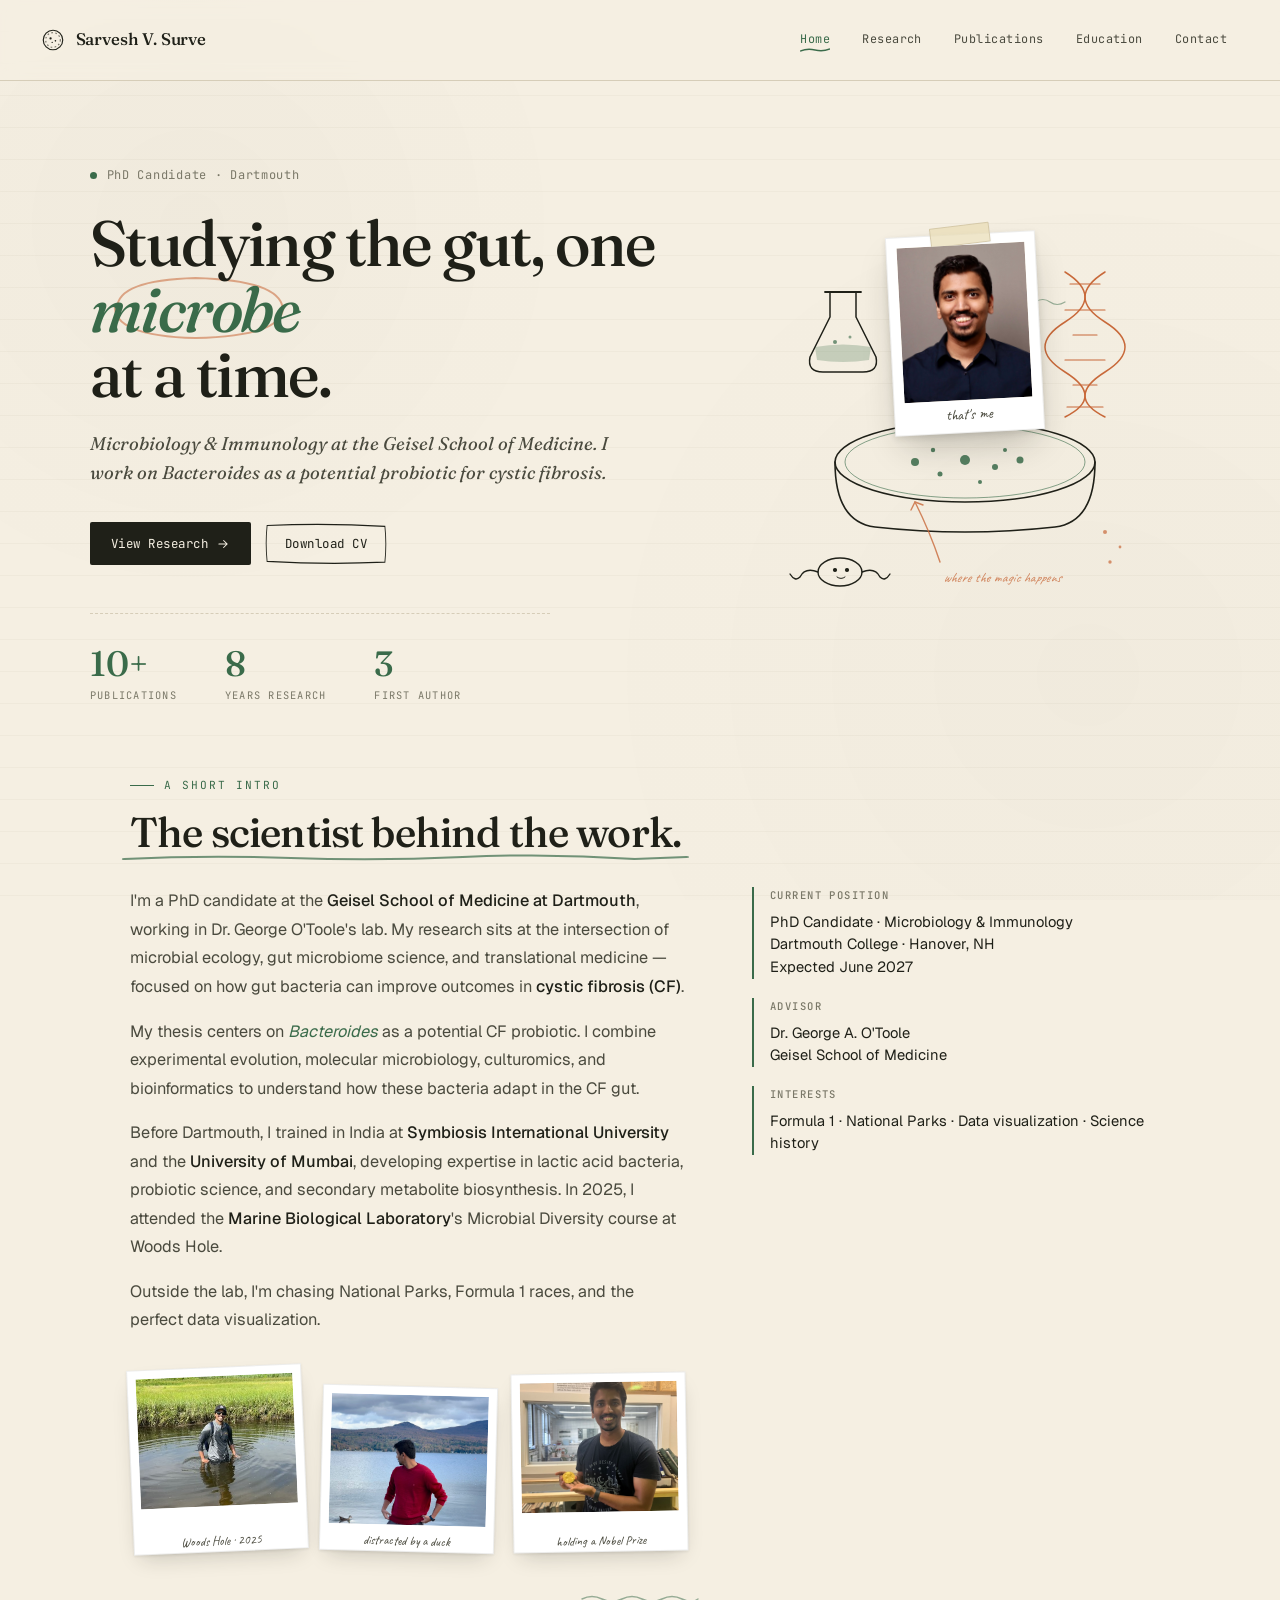
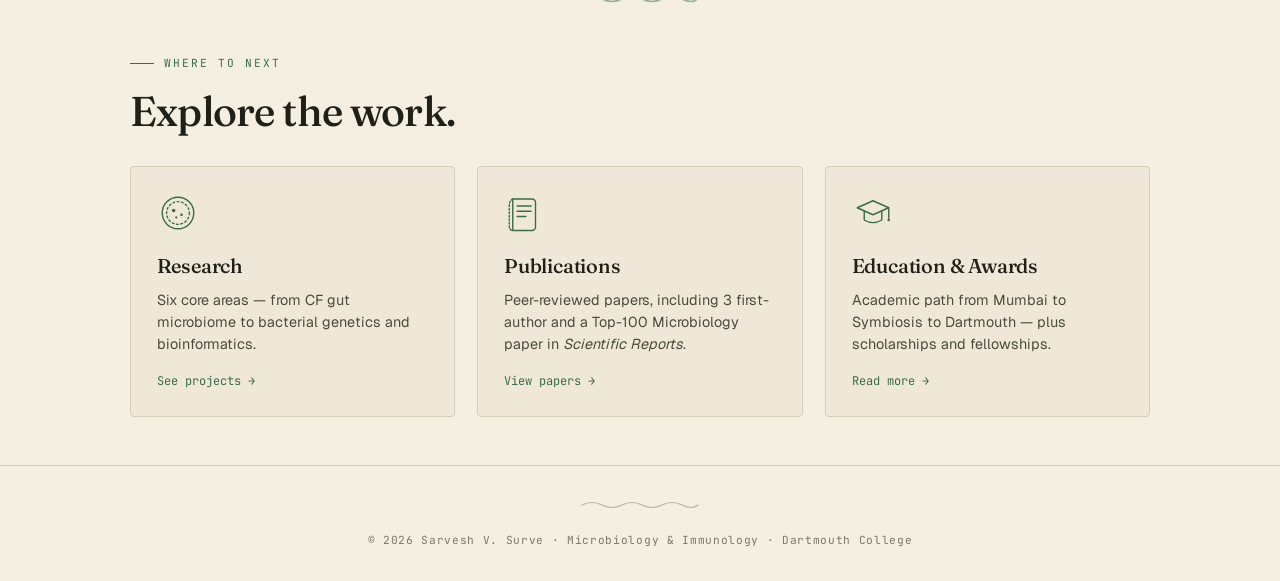
==== commit 96f2a67a: "Add files via upload" ====
--- a/index.html
+++ b/index.html
@@ -158,9 +158,11 @@
 
       <!-- Polaroid headshot, taped to the notebook -->
       <div class="polaroid">
-        <img src="photo_headshot.jpg" alt="Sarvesh V. Surve"
-             onerror="this.style.display='none'; this.nextElementSibling.style.display='flex';">
-        <div class="polaroid-placeholder" style="display:none;">photo_<br>headshot.jpg</div>
+        <div class="polaroid-photo">
+          <img src="photo_headshot.jpg" alt="Sarvesh V. Surve"
+               onerror="this.style.display='none'; this.nextElementSibling.style.display='flex';">
+          <div class="polaroid-placeholder" style="display:none;">photo_<br>headshot.jpg</div>
+        </div>
         <div class="polaroid-caption">that's me</div>
       </div>
     </div>
@@ -181,21 +183,27 @@
       <!-- Fun photos: small tilted polaroid cluster -->
       <div class="fun-photos">
         <div class="fun-photo">
-          <img src="photo_fun_1.jpg" alt="Woods Hole"
-               onerror="this.style.display='none'; this.nextElementSibling.style.display='flex';">
-          <div class="fun-photo-placeholder" style="display:none;">photo_fun_1.jpg</div>
+          <div class="fun-photo-frame">
+            <img src="photo_fun_1.jpg" alt="Woods Hole"
+                 onerror="this.style.display='none'; this.nextElementSibling.style.display='flex';">
+            <div class="fun-photo-placeholder" style="display:none;">photo_fun_1.jpg</div>
+          </div>
           <div class="fun-photo-caption">Woods Hole · 2025</div>
         </div>
         <div class="fun-photo">
-          <img src="photo_fun_2.jpg" alt="Distracted by a duck"
-               onerror="this.style.display='none'; this.nextElementSibling.style.display='flex';">
-          <div class="fun-photo-placeholder" style="display:none;">photo_fun_2.jpg</div>
+          <div class="fun-photo-frame">
+            <img src="photo_fun_2.jpg" alt="Distracted by a duck"
+                 onerror="this.style.display='none'; this.nextElementSibling.style.display='flex';">
+            <div class="fun-photo-placeholder" style="display:none;">photo_fun_2.jpg</div>
+          </div>
           <div class="fun-photo-caption">distracted by a duck</div>
         </div>
         <div class="fun-photo">
-          <img src="photo_fun_3.jpg" alt="Nobel Prize"
-               onerror="this.style.display='none'; this.nextElementSibling.style.display='flex';">
-          <div class="fun-photo-placeholder" style="display:none;">photo_fun_3.jpg</div>
+          <div class="fun-photo-frame">
+            <img src="photo_fun_3.jpg" alt="Nobel Prize"
+                 onerror="this.style.display='none'; this.nextElementSibling.style.display='flex';">
+            <div class="fun-photo-placeholder" style="display:none;">photo_fun_3.jpg</div>
+          </div>
           <div class="fun-photo-caption">holding a Nobel Prize</div>
         </div>
       </div>
--- a/styles.css
+++ b/styles.css
@@ -345,7 +345,9 @@
 /* Polaroid headshot — taped to the notebook */
 .polaroid {
   position: absolute;
-  top: 1rem; right: -1rem;
+  top: -0.5rem;
+  left: 50%;
+  margin-left: -75px;  /* center horizontally (half of 150px width) */
   width: 150px;
   background: #ffffff;
   padding: 10px 10px 32px;
@@ -353,22 +355,33 @@
   box-shadow:
     0 2px 6px rgba(31,32,24,0.12),
     0 18px 36px -10px rgba(31,32,24,0.28);
-  transform: rotate(4deg);
+  transform: rotate(-3deg);
   z-index: 5;
   opacity: 0;
   animation: polaroidIn 0.9s cubic-bezier(0.34, 1.56, 0.64, 1) forwards 1.2s;
   transition: transform 0.35s ease;
 }
 .polaroid:hover { transform: rotate(0deg) scale(1.04); }
-.polaroid img {
-  width: 100%; height: 155px;
-  object-fit: cover; object-position: center top;
+/* Explicit photo container — clips overflow no matter what */
+.polaroid-photo {
+  width: 100%;
+  height: 155px;
+  overflow: hidden;
+  background: var(--paper-2);
+  position: relative;
   display: block;
-  background: var(--paper-2);
+}
+.polaroid-photo img {
+  display: block;
+  width: 100% !important;
+  height: 100% !important;
+  max-width: 100%;
+  max-height: 100%;
+  object-fit: cover;
+  object-position: center top;
 }
 .polaroid-placeholder {
-  width: 100%; height: 155px;
-  background: var(--paper-2);
+  width: 100%; height: 100%;
   display: flex; align-items: center; justify-content: center;
   font-family: var(--mono);
   font-size: 0.6rem;
@@ -399,8 +412,8 @@
 }
 
 @keyframes polaroidIn {
-  from { opacity: 0; transform: rotate(8deg) translateY(-30px); }
-  to { opacity: 1; transform: rotate(4deg) translateY(0); }
+  from { opacity: 0; transform: rotate(-8deg) translateY(-30px); }
+  to { opacity: 1; transform: rotate(-3deg) translateY(0); }
 }
 
 /* Animated stroke-drawing for SVG illustrations.
@@ -856,17 +869,27 @@
   transform: rotate(0deg) scale(1.05);
   z-index: 2;
 }
-.fun-photo img {
+/* Explicit photo container — clips overflow defensively */
+.fun-photo-frame {
   width: 100%;
   height: 130px;
+  overflow: hidden;
+  background: var(--paper-2);
+  position: relative;
+  display: block;
+}
+.fun-photo-frame img {
+  display: block;
+  width: 100% !important;
+  height: 100% !important;
+  max-width: 100%;
+  max-height: 100%;
   object-fit: cover;
-  display: block;
-  background: var(--paper-2);
+  object-position: center;
 }
 .fun-photo-placeholder {
   width: 100%;
-  height: 130px;
-  background: var(--paper-2);
+  height: 100%;
   display: flex; align-items: center; justify-content: center;
   font-family: var(--mono);
   font-size: 0.55rem;
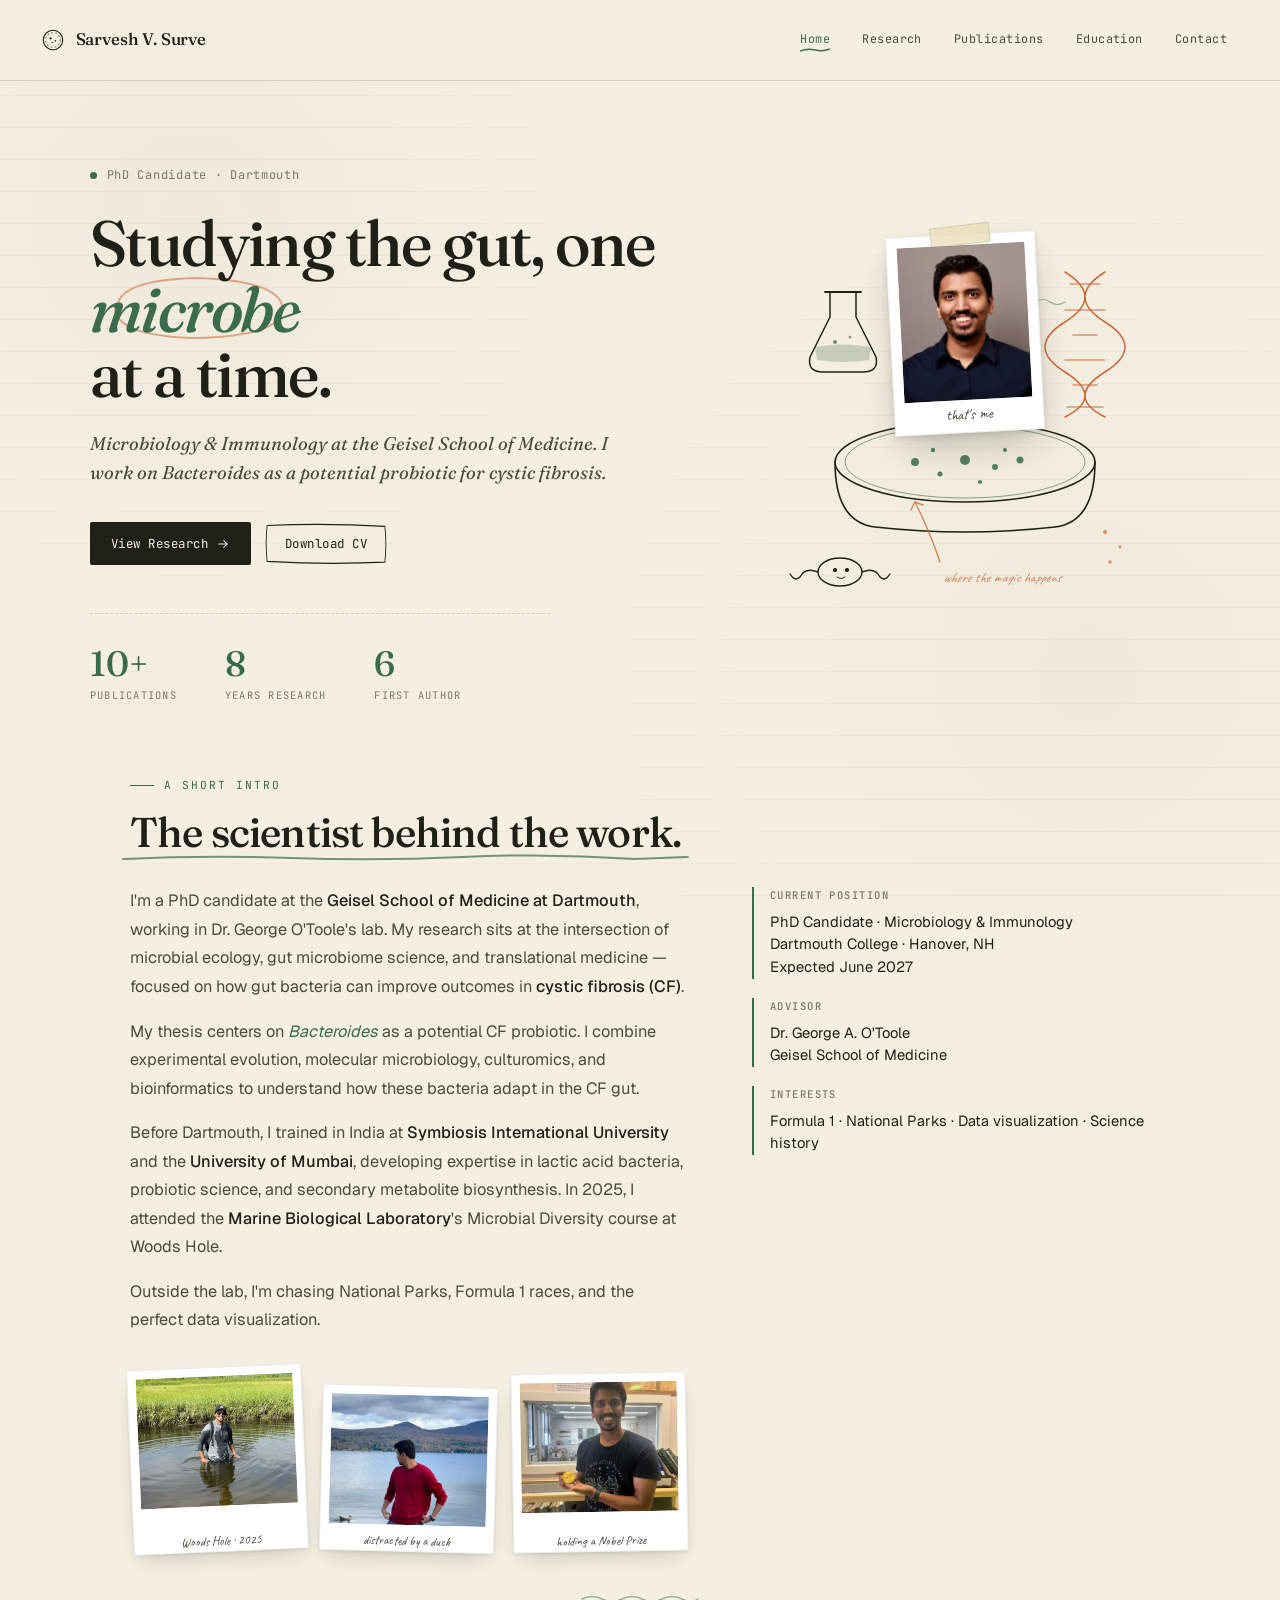
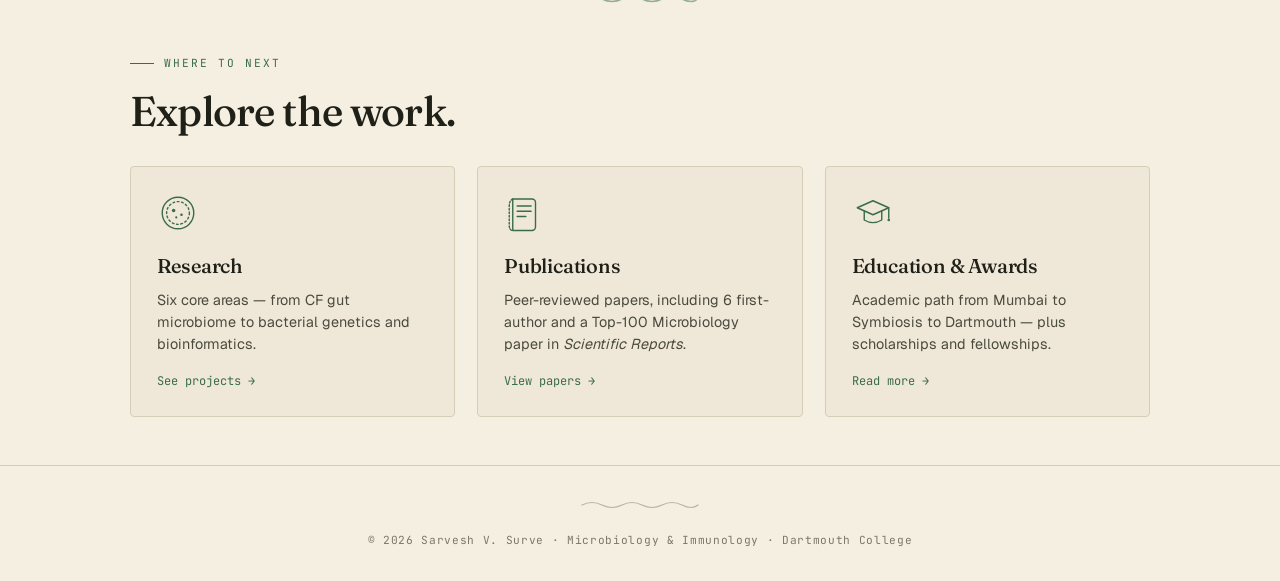
==== commit d253462f: "Changes in the Publication and Contact pages, and some styling changes in the CSS file." ====
--- a/index.html
+++ b/index.html
@@ -73,7 +73,7 @@
           <div class="stat-label">Years Research</div>
         </div>
         <div class="stat">
-          <div class="stat-num">3</div>
+          <div class="stat-num">6</div>
           <div class="stat-label">First Author</div>
         </div>
       </div>
@@ -261,7 +261,7 @@
         </svg>
       </div>
       <h3>Publications</h3>
-      <p>Peer-reviewed papers, including 3 first-author and a Top-100 Microbiology paper in <em>Scientific Reports</em>.</p>
+      <p>Peer-reviewed papers, including 6 first-author and a Top-100 Microbiology paper in <em>Scientific Reports</em>.</p>
       <div class="qc-arrow">View papers →</div>
     </a>
 
--- a/styles.css
+++ b/styles.css
@@ -936,7 +936,7 @@
 /* CONTACT page specific */
 .contact-grid {
   display: grid;
-  grid-template-columns: 1fr 1fr;
+  grid-template-columns: 1.5fr 1fr;
   gap: 4rem;
   align-items: start;
 }
@@ -945,6 +945,71 @@
   line-height: 1.75;
   color: var(--ink-soft);
   margin-bottom: 1.2rem;
+}
+
+/* Contact page: headshot beside intro text */
+.contact-intro {
+  display: grid;
+  grid-template-columns: 180px 1fr;
+  gap: 2rem;
+  align-items: start;
+}
+.contact-photo {
+  position: relative;
+  background: #ffffff;
+  padding: 10px 10px 36px;
+  border: 1px solid rgba(31,32,24,0.08);
+  box-shadow:
+    0 2px 6px rgba(31,32,24,0.12),
+    0 18px 36px -10px rgba(31,32,24,0.25);
+  transform: rotate(-2deg);
+  transition: transform 0.35s ease;
+}
+.contact-photo:hover { transform: rotate(0deg) scale(1.02); }
+.contact-photo-frame {
+  width: 100%;
+  height: 200px;
+  overflow: hidden;
+  background: var(--paper-2);
+  position: relative;
+}
+.contact-photo-frame img {
+  display: block;
+  width: 100% !important;
+  height: 100% !important;
+  object-fit: cover;
+  object-position: center top;
+}
+.contact-photo-placeholder {
+  width: 100%;
+  height: 100%;
+  display: flex; align-items: center; justify-content: center;
+  font-family: var(--mono);
+  font-size: 0.65rem;
+  letter-spacing: 0.08em;
+  color: var(--ink-mute);
+  text-align: center;
+  padding: 0.5rem;
+}
+.contact-photo-caption {
+  position: absolute;
+  bottom: 8px; left: 0; right: 0;
+  text-align: center;
+  font-family: 'Caveat', cursive;
+  font-size: 1.05rem;
+  color: var(--ink-soft);
+}
+/* Tape strip on top */
+.contact-photo::before {
+  content: '';
+  position: absolute;
+  top: -10px; left: 50%;
+  transform: translateX(-50%) rotate(3deg);
+  width: 70px; height: 22px;
+  background: rgba(232, 220, 180, 0.7);
+  border: 1px solid rgba(180, 165, 130, 0.4);
+  border-radius: 1px;
+  box-shadow: 0 1px 2px rgba(31,32,24,0.06);
 }
 .contact-links { display: flex; flex-direction: column; gap: 0.7rem; }
 .contact-link {
@@ -1020,6 +1085,8 @@
   .quick-grid { grid-template-columns: 1fr; }
   .research-grid { grid-template-columns: 1fr; }
   .about-grid, .contact-grid { grid-template-columns: 1fr; gap: 2rem; }
+  .contact-intro { grid-template-columns: 1fr; gap: 1.5rem; }
+  .contact-photo { max-width: 200px; margin: 0 auto; }
   .fun-photos { grid-template-columns: 1fr 1fr; gap: 0.8rem; }
   .fun-photo:nth-child(3) { display: none; }
   .edu-card { grid-template-columns: 1fr; gap: 1rem; }
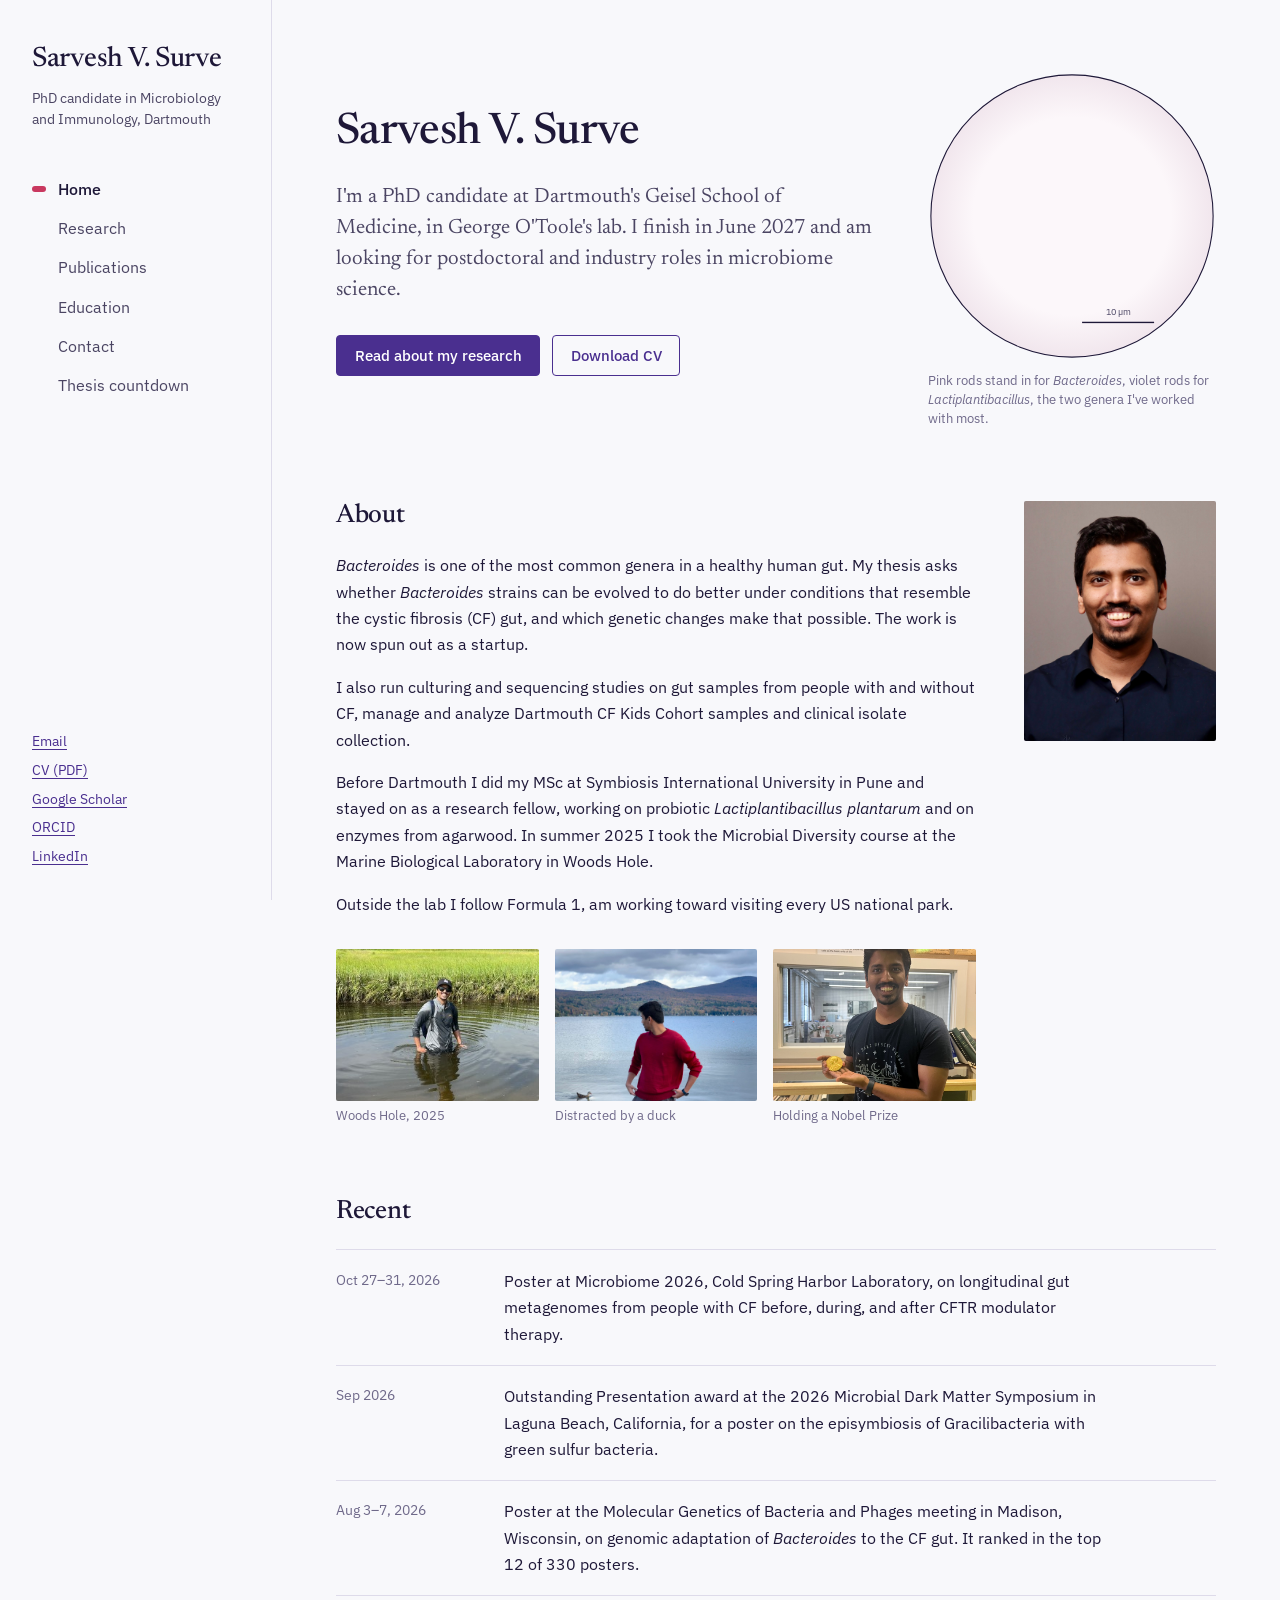
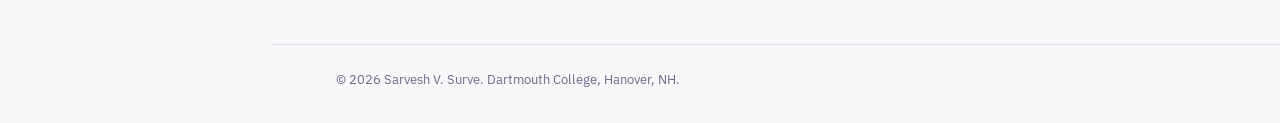
==== commit 61b2c23e: "New Design" ====
--- a/index.html
+++ b/index.html
@@ -1,294 +1,142 @@
 <!DOCTYPE html>
 <html lang="en">
 <head>
+  <!-- Google tag (gtag.js) -->
+  <script async src="https://www.googletagmanager.com/gtag/js?id=G-Y4KT8WYSLN"></script>
+  <script>
+    window.dataLayer = window.dataLayer || [];
+    function gtag(){dataLayer.push(arguments);}
+    gtag('js', new Date());
+    gtag('config', 'G-Y4KT8WYSLN');
+  </script>
   <meta charset="UTF-8" />
   <meta name="viewport" content="width=device-width, initial-scale=1.0" />
-  <title>Sarvesh V. Surve — Microbiologist</title>
-  <meta name="description" content="PhD Candidate in Microbiology & Immunology at Dartmouth. Gut microbiome science and Bacteroides as a CF probiotic." />
+  <title>Sarvesh V. Surve | Microbiologist</title>
+  <meta name="description" content="PhD candidate in Microbiology and Immunology at Dartmouth. I study how gut bacteria adapt to cystic fibrosis and whether Bacteroides can become a probiotic for it." />
   <link rel="icon" type="image/png" href="favicon.png">
   <link rel="apple-touch-icon" href="favicon.png">
   <link rel="preconnect" href="https://fonts.googleapis.com">
   <link rel="preconnect" href="https://fonts.gstatic.com" crossorigin>
-  <link href="https://fonts.googleapis.com/css2?family=Caveat:wght@400;500&family=Fraunces:ital,opsz,wght@0,9..144,400;0,9..144,500;0,9..144,600;1,9..144,400;1,9..144,500&family=Geist:wght@300;400;500;600&family=JetBrains+Mono:wght@400;500&display=swap" rel="stylesheet">
+  <link href="https://fonts.googleapis.com/css2?family=IBM+Plex+Sans:wght@400;500;600&family=Newsreader:ital,opsz,wght@0,6..72,400;0,6..72,500;0,6..72,600;1,6..72,400&display=swap" rel="stylesheet">
   <link rel="stylesheet" href="styles.css">
 </head>
 <body>
+<a class="skip" href="#main">Skip to content</a>
 
-<!-- NAV -->
-<nav>
-  <a href="index.html" class="nav-logo">
-    <!-- Tiny petri-dish logo -->
-    <svg viewBox="0 0 32 32" fill="none" stroke="currentColor" stroke-width="1.4">
-      <circle cx="16" cy="16" r="12"/>
-      <circle cx="16" cy="16" r="9" stroke-dasharray="2 3" opacity="0.6"/>
-      <circle cx="13" cy="14" r="1.4" fill="currentColor" stroke="none"/>
-      <circle cx="19" cy="17" r="1" fill="currentColor" stroke="none"/>
-      <circle cx="15" cy="19" r="0.8" fill="currentColor" stroke="none"/>
-    </svg>
-    Sarvesh V. Surve
-  </a>
-  <button class="mobile-toggle" aria-label="Toggle menu">
-    <svg viewBox="0 0 24 24" fill="none" stroke-width="1.6" stroke-linecap="round"><path d="M4 7h16M4 12h16M4 17h16"/></svg>
-  </button>
-  <div class="nav-links">
-    <a href="index.html">Home</a>
-    <a href="research.html">Research</a>
-    <a href="publications.html">Publications</a>
-    <a href="education.html">Education</a>
-    <a href="contact.html">Contact</a>
+<div class="shell">
+
+  <header class="sidebar">
+    <div class="sidebar-top">
+      <a class="brand" href="index.html">Sarvesh V. Surve</a>
+      <p class="role">PhD candidate in Microbiology and Immunology, Dartmouth</p>
+      <button class="menu-toggle" type="button" aria-expanded="false" aria-controls="site-panel">Menu</button>
+    </div>
+    <div class="sidebar-panel" id="site-panel">
+      <nav class="site-nav" aria-label="Main">
+        <ul>
+          <li><a href="index.html" aria-current="page">Home</a></li>
+          <li><a href="research.html">Research</a></li>
+          <li><a href="publications.html">Publications</a></li>
+          <li><a href="education.html">Education</a></li>
+          <li><a href="contact.html">Contact</a></li>
+          <li><a href="thesis-countdown.html">Thesis countdown</a></li>
+        </ul>
+      </nav>
+      <ul class="side-links">
+        <li><a href="mailto:sarvesh.v.surve.gr@dartmouth.edu">Email</a></li>
+        <li><a href="sarvesh_cv.pdf" download>CV (PDF)</a></li>
+        <li><a href="https://scholar.google.com/citations?pli=1&authuser=1&user=W3YO928AAAAJ" target="_blank" rel="noopener">Google Scholar</a></li>
+        <li><a href="https://orcid.org/0000-0003-2942-6315" target="_blank" rel="noopener">ORCID</a></li>
+        <li><a href="https://www.linkedin.com/in/sarvesh-surve" target="_blank" rel="noopener">LinkedIn</a></li>
+      </ul>
+    </div>
+  </header>
+
+  <div class="page">
+    <main id="main" class="content">
+
+      <section class="hero">
+        <div>
+          <h1>Sarvesh V. Surve</h1>
+          <p class="lede">I'm a PhD candidate at Dartmouth's Geisel School of Medicine, in George O'Toole's lab. I finish in June 2027 and am looking for postdoctoral and industry roles in microbiome science.</p>
+          <p class="actions">
+            <a class="btn btn-primary" href="research.html">Read about my research</a>
+            <a class="btn btn-secondary" href="sarvesh_cv.pdf" download>Download CV</a>
+          </p>
+        </div>
+
+        <figure class="field-fig">
+          <svg id="field" viewBox="0 0 400 400" role="img" aria-label="Gram-stained bacteria: pink rods and a few violet rods.">
+            <defs>
+              <radialGradient id="slide" cx="50%" cy="50%" r="50%">
+                <stop offset="70%" stop-color="#fcf7fa"/>
+                <stop offset="100%" stop-color="#f1e6ed"/>
+              </radialGradient>
+            </defs>
+            <circle cx="200" cy="200" r="196" fill="url(#slide)" stroke="#1e1838" stroke-width="1.5"/>
+            <g id="cells"></g>
+            <line x1="214" y1="348" x2="314" y2="348" stroke="#1e1838" stroke-width="2"/>
+            <text x="264" y="338" text-anchor="middle" font-family="IBM Plex Sans, sans-serif" font-size="12" fill="#4b4563">10 µm</text>
+          </svg>
+          <figcaption>Pink rods stand in for <i>Bacteroides</i>, violet rods for <i>Lactiplantibacillus</i>, the two genera I've worked with most.</figcaption>
+        </figure>
+      </section>
+
+      <section class="about">
+        <div class="prose">
+          <h2>About</h2>
+          <p><i>Bacteroides</i> is one of the most common genera in a healthy human gut. My thesis asks whether <i>Bacteroides</i> strains can be evolved to do better under conditions that resemble the cystic fibrosis (CF) gut, and which genetic changes make that possible. The work is now spun out as a startup.</p>
+          <p>I also run culturing and sequencing studies on gut samples from people with and without CF, manage and analyze Dartmouth CF Kids Cohort samples and clinical isolate collection.</p>
+          <p>Before Dartmouth I did my MSc at Symbiosis International University in Pune and stayed on as a research fellow, working on probiotic <i>Lactiplantibacillus plantarum</i> and on enzymes from agarwood. In summer 2025 I took the Microbial Diversity course at the Marine Biological Laboratory in Woods Hole.</p>
+          <p>Outside the lab I follow Formula 1, am working toward visiting every US national park.</p>
+
+          <ul class="photos">
+            <li>
+              <figure>
+                <img src="photo_fun_1.jpg" alt="Woods Hole" loading="lazy">
+                <figcaption>Woods Hole, 2025</figcaption>
+              </figure>
+            </li>
+            <li>
+              <figure>
+                <img src="photo_fun_2.jpg" alt="Distracted by a duck" loading="lazy">
+                <figcaption>Distracted by a duck</figcaption>
+              </figure>
+            </li>
+            <li>
+              <figure>
+                <img src="photo_fun_3.jpg" alt="Holding a Nobel Prize" loading="lazy">
+                <figcaption>Holding a Nobel Prize</figcaption>
+              </figure>
+            </li>
+          </ul>
+        </div>
+        <img class="headshot" src="photo_headshot.jpg" alt="Sarvesh V. Surve">
+      </section>
+
+      <section>
+        <h2>Recent</h2>
+        <ol class="recent">
+          <li>
+            <time>Oct 27–31, 2026</time>
+            <p>Poster at Microbiome 2026, Cold Spring Harbor Laboratory, on longitudinal gut metagenomes from people with CF before, during, and after CFTR modulator therapy.</p>
+          </li>
+          <li>
+            <time>Sep 2026</time>
+            <p>Outstanding Presentation award at the 2026 Microbial Dark Matter Symposium in Laguna Beach, California, for a poster on the episymbiosis of Gracilibacteria with green sulfur bacteria.</p>
+          </li>
+          <li>
+            <time>Aug 3–7, 2026</time>
+            <p>Poster at the Molecular Genetics of Bacteria and Phages meeting in Madison, Wisconsin, on genomic adaptation of <i>Bacteroides</i> to the CF gut. It ranked in the top 12 of 330 posters.</p>
+          </li>
+        </ol>
+      </section>
+
+    </main>
+    <footer>© 2026 Sarvesh V. Surve. Dartmouth College, Hanover, NH.</footer>
   </div>
-</nav>
 
-<main>
-
-<!-- HERO -->
-<section class="hero">
-  <div class="hero-inner">
-    <div class="hero-left">
-      <div class="hero-tag fade-up d1">
-        <span class="dot"></span> PhD Candidate · Dartmouth
-      </div>
-      <h1 class="h-display fade-up d2">
-        Studying the gut, one <span class="scribble-circle"><em>microbe</em></span><br/>
-        at a time.
-      </h1>
-      <p class="hero-subtitle fade-up d3">
-        Microbiology &amp; Immunology at the Geisel School of Medicine.
-        I work on <em>Bacteroides</em> as a potential probiotic for cystic fibrosis.
-      </p>
-      <div class="hero-cta fade-up d4">
-        <a href="research.html" class="btn btn-primary">
-          View Research
-          <svg viewBox="0 0 24 24" fill="none" stroke="currentColor" stroke-width="1.8" stroke-linecap="round"><path d="M5 12h14m-6-6 6 6-6 6"/></svg>
-        </a>
-        <a href="sarvesh_cv.pdf" download class="btn btn-outline">Download CV</a>
-      </div>
-      <div class="hero-stats fade-up d5">
-        <div class="stat">
-          <div class="stat-num">10+</div>
-          <div class="stat-label">Publications</div>
-        </div>
-        <div class="stat">
-          <div class="stat-num">8</div>
-          <div class="stat-label">Years Research</div>
-        </div>
-        <div class="stat">
-          <div class="stat-num">6</div>
-          <div class="stat-label">First Author</div>
-        </div>
-      </div>
-    </div>
-
-    <!-- HERO ILLUSTRATION: line-art petri dish + flask + DNA + doodles + polaroid headshot -->
-    <div class="hero-illustration">
-      <svg viewBox="0 0 360 380" fill="none" xmlns="http://www.w3.org/2000/svg" aria-hidden="true">
-        <!-- petri dish (main) -->
-        <g stroke="#1f2018" stroke-width="1.6" stroke-linecap="round" fill="none">
-          <ellipse cx="180" cy="220" rx="130" ry="40" class="draw-path"/>
-          <path d="M50 220 Q 50 280, 90 285 Q 180 295, 270 285 Q 310 280, 310 220" class="draw-path delay-1"/>
-        </g>
-        <!-- petri inner ring -->
-        <ellipse cx="180" cy="220" rx="120" ry="36" stroke="#3a6b4a" stroke-width="1" stroke-dasharray="3 4" fill="none" opacity="0.6" class="draw-path delay-2"/>
-
-        <!-- bacterial colonies inside dish -->
-        <g fill="#3a6b4a" opacity="0.85">
-          <circle cx="130" cy="220" r="4"/>
-          <circle cx="155" cy="232" r="2.5"/>
-          <circle cx="180" cy="218" r="5"/>
-          <circle cx="210" cy="225" r="3"/>
-          <circle cx="235" cy="218" r="3.5"/>
-          <circle cx="195" cy="240" r="2"/>
-          <circle cx="148" cy="208" r="2.2"/>
-          <circle cx="220" cy="208" r="2"/>
-        </g>
-
-        <!-- flask floating top-left -->
-        <g stroke="#1f2018" stroke-width="1.5" stroke-linecap="round" stroke-linejoin="round" fill="none" class="float-slow">
-          <path d="M45 50 L 45 75 L 25 115 Q 22 130, 38 130 L 78 130 Q 94 130, 91 115 L 71 75 L 71 50" class="draw-path delay-2"/>
-          <line x1="40" y1="50" x2="76" y2="50" stroke-width="1.8" class="draw-path delay-3"/>
-          <!-- liquid -->
-          <path d="M30 105 Q 58 100, 86 105 L 84 118 Q 58 122, 32 118 Z" fill="#3a6b4a" opacity="0.25" stroke="none"/>
-          <!-- bubbles -->
-          <circle cx="50" cy="100" r="2" fill="#3a6b4a" stroke="none" opacity="0.7"/>
-          <circle cx="65" cy="95" r="1.5" fill="#3a6b4a" stroke="none" opacity="0.6"/>
-        </g>
-
-        <!-- DNA helix top-right -->
-        <g stroke="#c8693a" stroke-width="1.5" stroke-linecap="round" fill="none" class="float-med">
-          <path d="M280 30 Q 320 55, 280 80 Q 240 105, 280 130 Q 320 155, 280 175" class="draw-path delay-3"/>
-          <path d="M320 30 Q 280 55, 320 80 Q 360 105, 320 130 Q 280 155, 320 175" class="draw-path delay-3"/>
-          <!-- rungs -->
-          <line x1="285" y1="42" x2="315" y2="42" stroke-width="1.1"/>
-          <line x1="280" y1="68" x2="320" y2="68" stroke-width="1.1"/>
-          <line x1="288" y1="93" x2="312" y2="93" stroke-width="1.1"/>
-          <line x1="280" y1="118" x2="320" y2="118" stroke-width="1.1"/>
-          <line x1="288" y1="143" x2="312" y2="143" stroke-width="1.1"/>
-          <line x1="282" y1="165" x2="318" y2="165" stroke-width="1.1"/>
-        </g>
-
-        <!-- doodle: small microbe creature bottom-left -->
-        <g stroke="#1f2018" stroke-width="1.4" stroke-linecap="round" fill="none" class="float-fast">
-          <ellipse cx="55" cy="330" rx="22" ry="14" class="draw-path delay-4"/>
-          <!-- flagella -->
-          <path d="M77 330 Q 90 325, 95 335 Q 100 340, 105 332" class="draw-path delay-4"/>
-          <path d="M33 330 Q 20 325, 15 335 Q 10 340, 5 332" class="draw-path delay-4"/>
-          <!-- face -->
-          <circle cx="50" cy="328" r="1.4" fill="#1f2018"/>
-          <circle cx="62" cy="328" r="1.4" fill="#1f2018"/>
-          <path d="M52 335 Q 56 338, 60 335" stroke-width="1"/>
-        </g>
-
-        <!-- doodle dots scattered -->
-        <g fill="#c8693a" opacity="0.7">
-          <circle cx="320" cy="290" r="2"/>
-          <circle cx="335" cy="305" r="1.4"/>
-          <circle cx="325" cy="320" r="1.7"/>
-        </g>
-
-        <!-- handwritten arrow pointing to petri -->
-        <g stroke="#c8693a" stroke-width="1.4" fill="none" stroke-linecap="round" opacity="0.8">
-          <path d="M155 320 Q 145 290, 130 260" class="draw-path delay-4"/>
-          <path d="M126 268 L 130 260 L 138 263" class="draw-path delay-4"/>
-        </g>
-        <text x="158" y="340" font-family="Caveat, 'Comic Sans MS', cursive" font-size="14" fill="#c8693a" opacity="0.8" font-style="italic">where the magic happens</text>
-
-        <!-- tiny squiggle -->
-        <path d="M250 60 Q 258 55, 265 60 Q 272 65, 280 60" stroke="#3a6b4a" stroke-width="1.2" fill="none" stroke-linecap="round" opacity="0.5"/>
-      </svg>
-
-      <!-- Polaroid headshot, taped to the notebook -->
-      <div class="polaroid">
-        <div class="polaroid-photo">
-          <img src="photo_headshot.jpg" alt="Sarvesh V. Surve"
-               onerror="this.style.display='none'; this.nextElementSibling.style.display='flex';">
-          <div class="polaroid-placeholder" style="display:none;">photo_<br>headshot.jpg</div>
-        </div>
-        <div class="polaroid-caption">that's me</div>
-      </div>
-    </div>
-  </div>
-</section>
-
-<!-- QUICK INTRO -->
-<section class="wrap reveal" id="intro">
-  <div class="eyebrow">A short intro</div>
-  <h2 class="h-section"><span class="sketch-underline">The scientist behind the work.</span></h2>
-  <div class="about-grid">
-    <div class="about-text">
-      <p>I'm a PhD candidate at the <strong>Geisel School of Medicine at Dartmouth</strong>, working in Dr. George O'Toole's lab. My research sits at the intersection of microbial ecology, gut microbiome science, and translational medicine — focused on how gut bacteria can improve outcomes in <strong>cystic fibrosis (CF)</strong>.</p>
-      <p>My thesis centers on <em>Bacteroides</em> as a potential CF probiotic. I combine experimental evolution, molecular microbiology, culturomics, and bioinformatics to understand how these bacteria adapt in the CF gut.</p>
-      <p>Before Dartmouth, I trained in India at <strong>Symbiosis International University</strong> and the <strong>University of Mumbai</strong>, developing expertise in lactic acid bacteria, probiotic science, and secondary metabolite biosynthesis. In 2025, I attended the <strong>Marine Biological Laboratory</strong>'s Microbial Diversity course at Woods Hole.</p>
-      <p>Outside the lab, I'm chasing National Parks, Formula 1 races, and the perfect data visualization.</p>
-
-      <!-- Fun photos: small tilted polaroid cluster -->
-      <div class="fun-photos">
-        <div class="fun-photo">
-          <div class="fun-photo-frame">
-            <img src="photo_fun_1.jpg" alt="Woods Hole"
-                 onerror="this.style.display='none'; this.nextElementSibling.style.display='flex';">
-            <div class="fun-photo-placeholder" style="display:none;">photo_fun_1.jpg</div>
-          </div>
-          <div class="fun-photo-caption">Woods Hole · 2025</div>
-        </div>
-        <div class="fun-photo">
-          <div class="fun-photo-frame">
-            <img src="photo_fun_2.jpg" alt="Distracted by a duck"
-                 onerror="this.style.display='none'; this.nextElementSibling.style.display='flex';">
-            <div class="fun-photo-placeholder" style="display:none;">photo_fun_2.jpg</div>
-          </div>
-          <div class="fun-photo-caption">distracted by a duck</div>
-        </div>
-        <div class="fun-photo">
-          <div class="fun-photo-frame">
-            <img src="photo_fun_3.jpg" alt="Nobel Prize"
-                 onerror="this.style.display='none'; this.nextElementSibling.style.display='flex';">
-            <div class="fun-photo-placeholder" style="display:none;">photo_fun_3.jpg</div>
-          </div>
-          <div class="fun-photo-caption">holding a Nobel Prize</div>
-        </div>
-      </div>
-    </div>
-    <div class="info-list">
-      <div class="info-block">
-        <h4>Current Position</h4>
-        <p>PhD Candidate · Microbiology &amp; Immunology<br>Dartmouth College · Hanover, NH<br>Expected June 2027</p>
-      </div>
-      <div class="info-block">
-        <h4>Advisor</h4>
-        <p>Dr. George A. O'Toole<br>Geisel School of Medicine</p>
-      </div>
-      <div class="info-block">
-        <h4>Interests</h4>
-        <p>Formula 1 · National Parks · Data visualization · Science history</p>
-      </div>
-    </div>
-  </div>
-</section>
-
-<!-- SQUIGGLE DIVIDER -->
-<svg class="squiggle" viewBox="0 0 120 14" xmlns="http://www.w3.org/2000/svg" aria-hidden="true">
-  <path d="M2 7 Q 12 2, 22 7 T 42 7 T 62 7 T 82 7 T 102 7 T 118 7" stroke="#3a6b4a" stroke-width="1.5" fill="none" stroke-linecap="round"/>
-</svg>
-
-<!-- QUICK NAV CARDS -->
-<section class="wrap reveal">
-  <div class="eyebrow">Where to next</div>
-  <h2 class="h-section">Explore the work.</h2>
-  <div class="quick-grid">
-    <a href="research.html" class="quick-card">
-      <div class="qc-icon">
-        <svg viewBox="0 0 48 48" stroke-width="1.6" stroke-linecap="round" stroke-linejoin="round">
-          <circle cx="24" cy="24" r="18"/>
-          <circle cx="24" cy="24" r="13" stroke-dasharray="2 3"/>
-          <circle cx="19" cy="21" r="2" fill="#3a6b4a" stroke="none"/>
-          <circle cx="28" cy="26" r="1.5" fill="#3a6b4a" stroke="none"/>
-          <circle cx="22" cy="29" r="1.2" fill="#3a6b4a" stroke="none"/>
-        </svg>
-      </div>
-      <h3>Research</h3>
-      <p>Six core areas — from CF gut microbiome to bacterial genetics and bioinformatics.</p>
-      <div class="qc-arrow">See projects →</div>
-    </a>
-
-    <a href="publications.html" class="quick-card">
-      <div class="qc-icon">
-        <svg viewBox="0 0 48 48" stroke-width="1.6" stroke-linecap="round" stroke-linejoin="round">
-          <path d="M10 8 h22 a4 4 0 0 1 4 4 v28 a4 4 0 0 1 -4 4 h-22 z"/>
-          <line x1="15" y1="16" x2="31" y2="16"/>
-          <line x1="15" y1="22" x2="31" y2="22"/>
-          <line x1="15" y1="28" x2="25" y2="28"/>
-          <path d="M10 8 Q 6 10, 6 16 L 6 38 Q 6 44, 10 44" stroke-dasharray="2 2"/>
-        </svg>
-      </div>
-      <h3>Publications</h3>
-      <p>Peer-reviewed papers, including 6 first-author and a Top-100 Microbiology paper in <em>Scientific Reports</em>.</p>
-      <div class="qc-arrow">View papers →</div>
-    </a>
-
-    <a href="education.html" class="quick-card">
-      <div class="qc-icon">
-        <svg viewBox="0 0 48 48" stroke-width="1.6" stroke-linecap="round" stroke-linejoin="round">
-          <path d="M6 18 L 24 10 L 42 18 L 24 26 Z"/>
-          <path d="M14 22 L 14 32 Q 24 38, 34 32 L 34 22"/>
-          <line x1="42" y1="18" x2="42" y2="30"/>
-          <circle cx="42" cy="32" r="1.5" fill="#3a6b4a" stroke="none"/>
-        </svg>
-      </div>
-      <h3>Education &amp; Awards</h3>
-      <p>Academic path from Mumbai to Symbiosis to Dartmouth — plus scholarships and fellowships.</p>
-      <div class="qc-arrow">Read more →</div>
-    </a>
-  </div>
-</section>
-
-</main>
-
-<footer>
-  <svg class="squiggle" viewBox="0 0 120 14" xmlns="http://www.w3.org/2000/svg">
-    <path d="M2 7 Q 12 2, 22 7 T 42 7 T 62 7 T 82 7 T 102 7 T 118 7" stroke="#7a7868" stroke-width="1.2" fill="none" stroke-linecap="round"/>
-  </svg>
-  © 2026 Sarvesh V. Surve · Microbiology &amp; Immunology · Dartmouth College
-</footer>
+</div>
 
 <script src="main.js"></script>
 </body>
--- a/styles.css
+++ b/styles.css
@@ -1,1096 +1,548 @@
 /* ==========================================================
    Sarvesh V. Surve — personal site
-   Aesthetic: scientist's notebook. Cream paper, ink, sketches.
-   ========================================================== */
-
-*, *::before, *::after { box-sizing: border-box; margin: 0; padding: 0; }
+
+   Palette follows the Gram stain, the first test most bacteria
+   meet on a slide. Gram-negative cells such as Bacteroides stain
+   pink (safranin); Gram-positive cells such as Lactiplantibacillus
+   stain violet (crystal violet). The same two colors mark research
+   areas on the publications page.
+
+   Type: Newsreader (headings, long-form) + IBM Plex Sans (interface,
+   metadata).
+   ========================================================== */
+
+*, *::before, *::after { box-sizing: border-box; }
 
 :root {
-  --paper: #f5efe2;
-  --paper-2: #efe8d8;
-  --paper-line: #e2d8c2;
-  --ink: #1f2018;
-  --ink-soft: #4a4a3e;
-  --ink-mute: #7a7868;
-  --accent: #3a6b4a;          /* moss green */
-  --accent-soft: #6b9474;
-  --accent-bg: #e4ede1;
-  --warm: #c8693a;            /* terracotta for occasional emphasis */
-  --warm-soft: #e6c4a8;
-  --rule: #d6cdb8;
-  --shadow: 0 1px 0 rgba(31,32,24,0.04), 0 12px 30px -18px rgba(31,32,24,0.18);
-  --serif: 'Fraunces', 'Iowan Old Style', Georgia, serif;
-  --sans: 'Geist', -apple-system, BlinkMacSystemFont, sans-serif;
-  --mono: 'JetBrains Mono', 'IBM Plex Mono', monospace;
+  --bg: #f8f8fb;
+  --surface: #ffffff;
+  --ink: #1e1838;
+  --ink-soft: #4b4563;
+  --ink-mute: #6f698a;
+  --violet: #4a2f8f;
+  --violet-tint: #ece8f6;
+  --pink: #c9385f;
+  --pink-tint: #fbe9ee;
+  --slate: #8a859c;
+  --rule: #dedbea;
+
+  --serif: 'Newsreader', Georgia, 'Times New Roman', serif;
+  --sans: 'IBM Plex Sans', system-ui, -apple-system, 'Segoe UI', sans-serif;
+
+  --side: 17rem;
 }
 
 html { scroll-behavior: smooth; }
 
 body {
+  margin: 0;
+  background: var(--bg);
+  color: var(--ink);
   font-family: var(--sans);
-  background: var(--paper);
+  font-size: 1rem;
+  line-height: 1.65;
+  -webkit-font-smoothing: antialiased;
+}
+
+img { display: block; max-width: 100%; }
+
+[hidden] { display: none !important; }
+
+a {
+  color: var(--violet);
+  text-decoration-thickness: 1px;
+  text-underline-offset: 0.2em;
+}
+a:hover { color: var(--pink); }
+
+:focus-visible {
+  outline: 2px solid var(--pink);
+  outline-offset: 3px;
+  border-radius: 2px;
+}
+
+::selection { background: var(--violet); color: #fff; }
+
+.skip {
+  position: absolute; left: -999px; top: 0;
+  background: var(--ink); color: #fff;
+  padding: 0.5rem 1rem; z-index: 100;
+}
+.skip:focus { left: 0; color: #fff; }
+
+/* ==========================================================
+   SHELL: fixed left rail + scrolling content
+   ========================================================== */
+.shell {
+  display: grid;
+  grid-template-columns: var(--side) minmax(0, 1fr);
+  min-height: 100vh;
+}
+
+.sidebar {
+  position: sticky; top: 0;
+  height: 100vh;
+  display: flex; flex-direction: column;
+  padding: 2.75rem 2rem 2rem;
+  border-right: 1px solid var(--rule);
+  overflow-y: auto;
+}
+
+.brand {
+  display: block;
+  font-family: var(--serif);
+  font-size: 1.75rem;
+  font-weight: 500;
+  line-height: 1.1;
+  letter-spacing: -0.01em;
   color: var(--ink);
-  overflow-x: hidden;
-  line-height: 1.6;
-  font-feature-settings: "ss01", "cv11";
-  -webkit-font-smoothing: antialiased;
-}
-
-/* Paper texture — subtle horizontal lines like a lab notebook */
-body::before {
+  text-decoration: none;
+}
+.brand:hover { color: var(--violet); }
+
+.role {
+  margin: 0.8rem 0 0;
+  font-size: 0.875rem;
+  line-height: 1.5;
+  color: var(--ink-soft);
+}
+
+.menu-toggle {
+  display: none;
+  font: 500 0.9rem/1 var(--sans);
+  color: var(--ink);
+  background: none;
+  border: 1.5px solid var(--ink);
+  border-radius: 4px;
+  padding: 0.5rem 0.85rem;
+  cursor: pointer;
+}
+
+.sidebar-panel {
+  display: flex; flex-direction: column;
+  flex: 1;
+}
+
+.site-nav ul { list-style: none; margin: 2.5rem 0 0; padding: 0; }
+.site-nav a {
+  position: relative;
+  display: block;
+  padding: 0.4rem 0 0.4rem 1.6rem;
+  color: var(--ink-soft);
+  text-decoration: none;
+}
+.site-nav a:hover { color: var(--ink); }
+.site-nav a[aria-current="page"] { color: var(--ink); font-weight: 500; }
+/* A small rod: the cell shape of Bacteroides */
+.site-nav a[aria-current="page"]::before {
   content: '';
-  position: fixed; inset: 0;
-  background-image:
-    repeating-linear-gradient(
-      to bottom,
-      transparent 0 31px,
-      rgba(214, 205, 184, 0.35) 31px 32px
-    );
-  pointer-events: none;
-  z-index: 0;
-  opacity: 0.5;
-}
-
-/* Subtle paper grain */
-body::after {
-  content: '';
-  position: fixed; inset: 0;
-  background-image:
-    radial-gradient(circle at 15% 25%, rgba(31,32,24,0.025) 0%, transparent 30%),
-    radial-gradient(circle at 85% 75%, rgba(31,32,24,0.02) 0%, transparent 40%);
-  pointer-events: none;
-  z-index: 0;
-}
-
-main, nav, footer { position: relative; z-index: 1; }
-
-::selection { background: var(--accent); color: var(--paper); }
-
-a { color: inherit; text-decoration: none; }
-
-/* ==========================================================
-   NAV
-   ========================================================== */
-nav {
-  position: sticky; top: 0; z-index: 50;
-  display: flex; align-items: center; justify-content: space-between;
-  padding: 1.4rem 2.5rem;
-  background: rgba(245, 239, 226, 0.85);
-  backdrop-filter: blur(8px);
-  border-bottom: 1px solid var(--rule);
-}
-
-.nav-logo {
+  position: absolute; left: 0; top: 50%;
+  width: 0.9rem; height: 0.38rem;
+  border-radius: 0.2rem;
+  background: var(--pink);
+  transform: translateY(-50%);
+}
+
+.side-links {
+  list-style: none;
+  margin: auto 0 0;
+  padding: 2rem 0 0;
+  font-size: 0.875rem;
+}
+.side-links li + li { margin-top: 0.35rem; }
+
+.page {
+  display: flex; flex-direction: column;
+  min-width: 0;
+  min-height: 100vh;
+}
+
+.content {
+  flex: 1;
+  width: 100%;
+  max-width: 64rem;
+  padding: 4.5rem 4rem 3rem;
+}
+.content > section + section { margin-top: 4.5rem; }
+
+footer {
+  padding: 1.5rem 4rem 2rem;
+  border-top: 1px solid var(--rule);
+  font-size: 0.8125rem;
+  color: var(--ink-mute);
+}
+
+/* ==========================================================
+   TYPE
+   ========================================================== */
+h1, h2, h3 {
   font-family: var(--serif);
-  font-size: 1.05rem;
   font-weight: 500;
+  color: var(--ink);
+  margin: 0;
+}
+
+h1 {
+  font-size: clamp(2rem, 3.6vw, 2.75rem);
+  line-height: 1.12;
+  letter-spacing: -0.015em;
+}
+h2 {
+  font-size: 1.65rem;
+  line-height: 1.2;
   letter-spacing: -0.01em;
-  display: flex; align-items: center; gap: 0.6rem;
-}
-
-.nav-logo svg { width: 26px; height: 26px; }
-
-.nav-links {
-  display: flex; gap: 0.4rem;
-  align-items: center;
-}
-
-.nav-links a {
-  font-family: var(--mono);
-  font-size: 0.74rem;
-  letter-spacing: 0.04em;
-  color: var(--ink-soft);
-  padding: 0.5rem 0.8rem;
-  position: relative;
-  transition: color 0.2s;
-}
-
-.nav-links a:hover { color: var(--ink); }
-
-/* Hand-drawn underline for active nav link */
-.nav-links a.active {
-  color: var(--accent);
-}
-.nav-links a.active::after {
-  content: '';
-  position: absolute;
-  left: 0.8rem; right: 0.8rem; bottom: 0.25rem;
-  height: 6px;
-  background-image: url("data:image/svg+xml;utf8,<svg xmlns='http://www.w3.org/2000/svg' viewBox='0 0 80 6' preserveAspectRatio='none'><path d='M1 4 Q 20 1, 40 3 T 79 2' stroke='%233a6b4a' stroke-width='1.6' fill='none' stroke-linecap='round'/></svg>");
-  background-repeat: no-repeat;
-  background-size: 100% 100%;
-}
-
-.mobile-toggle {
-  display: none;
-  background: none; border: none; cursor: pointer;
-  padding: 0.4rem;
-}
-.mobile-toggle svg { width: 24px; height: 24px; stroke: var(--ink); }
-
-/* ==========================================================
-   LAYOUT PRIMITIVES
-   ========================================================== */
-.wrap { max-width: 1100px; margin: 0 auto; padding: 0 2.5rem; }
-.wrap-narrow { max-width: 820px; margin: 0 auto; padding: 0 2.5rem; }
-
-section, .page-body { padding: 4rem 0; }
-
-.eyebrow {
-  font-family: var(--mono);
-  font-size: 0.7rem;
-  letter-spacing: 0.18em;
-  text-transform: uppercase;
-  color: var(--accent);
-  display: inline-flex; align-items: center; gap: 0.6rem;
-  margin-bottom: 1rem;
-}
-.eyebrow::before {
-  content: '';
-  width: 24px; height: 1px;
-  background: var(--accent);
-}
-
-h1, h2, h3, h4 { font-family: var(--serif); font-weight: 500; letter-spacing: -0.01em; }
-
-.h-display {
-  font-family: var(--serif);
-  font-size: clamp(2.4rem, 5vw, 4.2rem);
-  line-height: 1.02;
-  letter-spacing: -0.025em;
-  font-weight: 500;
-}
-.h-display em { font-style: italic; color: var(--accent); }
-
-.h-section {
-  font-family: var(--serif);
-  font-size: clamp(1.8rem, 3.4vw, 2.6rem);
-  line-height: 1.08;
-  letter-spacing: -0.02em;
-  margin-bottom: 2rem;
-}
-
-.h-section .sketch-underline {
-  position: relative;
-  display: inline-block;
-}
-.h-section .sketch-underline::after {
-  content: '';
-  position: absolute;
-  left: -2%; right: -2%; bottom: -8px;
-  height: 10px;
-  background-image: url("data:image/svg+xml;utf8,<svg xmlns='http://www.w3.org/2000/svg' viewBox='0 0 200 10' preserveAspectRatio='none'><path d='M2 6 Q 30 2, 60 5 T 120 4 T 180 6 L 198 4' stroke='%233a6b4a' stroke-width='2' fill='none' stroke-linecap='round' opacity='0.7'/></svg>");
-  background-repeat: no-repeat;
-  background-size: 100% 100%;
-}
+  margin-bottom: 1.25rem;
+}
+h3 { font-size: 1.3rem; line-height: 1.25; }
+
+p { margin: 0 0 1rem; }
+
+.prose p { max-width: 40rem; }
 
 .lede {
   font-family: var(--serif);
-  font-size: 1.25rem;
-  line-height: 1.55;
+  font-size: 1.3rem;
+  line-height: 1.5;
   color: var(--ink-soft);
-  font-weight: 400;
-}
-
-p { line-height: 1.7; }
-
-/* Squiggle divider */
-.squiggle {
-  display: block;
+  max-width: 36rem;
+}
+
+.page-intro { margin-top: 1rem; }
+
+/* ==========================================================
+   BUTTONS
+   ========================================================== */
+.actions { display: flex; flex-wrap: wrap; gap: 0.75rem; margin-top: 1.75rem; }
+
+.btn {
+  display: inline-block;
+  padding: 0.65rem 1.1rem;
+  font: 500 0.95rem/1.2 var(--sans);
+  text-decoration: none;
+  border: 1.5px solid var(--violet);
+  border-radius: 4px;
+}
+.btn-primary { background: var(--violet); color: #fff; }
+.btn-primary:hover { background: var(--ink); border-color: var(--ink); color: #fff; }
+.btn-secondary { background: transparent; color: var(--violet); }
+.btn-secondary:hover { background: var(--violet-tint); color: var(--violet); }
+
+/* ==========================================================
+   HOME
+   ========================================================== */
+.hero {
+  display: grid;
+  grid-template-columns: minmax(0, 1fr) 18rem;
+  gap: 3.5rem;
+  align-items: center;
+}
+.hero h1 {
+  font-size: clamp(2rem, 3.4vw, 2.8rem);
+  max-width: 28ch;
+}
+.hero .lede { margin-top: 1.5rem; }
+
+.field-fig { margin: 0; }
+.field-fig svg { display: block; width: 100%; height: auto; }
+.field-fig figcaption {
+  margin-top: 0.75rem;
+  font-size: 0.8125rem;
+  line-height: 1.45;
+  color: var(--ink-mute);
+}
+
+/* The one moving element: cells drift in and out of the microscope field */
+.cell {
+  opacity: 0;
+  animation: cell-cycle 22s ease-in-out infinite both;
+}
+/* Fade in slowly, hold, fade out, repeat. Per-cell delays (set in main.js)
+   stagger the appearance so the field fills and empties gradually. */
+@keyframes cell-cycle {
+  0%   { opacity: 0; }
+  16%  { opacity: 1; }
+  68%  { opacity: 1; }
+  84%  { opacity: 0; }
+  100% { opacity: 0; }
+}
+
+.about {
+  display: grid;
+  grid-template-columns: minmax(0, 1fr) 12rem;
+  gap: 3rem;
+  align-items: start;
+}
+.headshot {
   width: 100%;
-  max-width: 120px;
-  height: 14px;
-  margin: 2.5rem auto;
-  opacity: 0.5;
-}
-
-/* ==========================================================
-   BUTTONS
-   ========================================================== */
-.btn {
-  display: inline-flex; align-items: center; gap: 0.5rem;
-  padding: 0.7rem 1.3rem;
-  font-family: var(--mono);
-  font-size: 0.78rem;
-  letter-spacing: 0.04em;
-  cursor: pointer;
-  border: none;
-  transition: transform 0.15s ease, background 0.2s, color 0.2s;
-  position: relative;
-}
-
-.btn svg { width: 14px; height: 14px; }
-
-.btn-primary {
-  background: var(--ink);
-  color: var(--paper);
-  border-radius: 2px;
-}
-.btn-primary:hover { background: var(--accent); transform: translateY(-1px); }
-
-/* Hand-drawn outline button — uses SVG border */
-.btn-outline {
-  background: transparent;
-  color: var(--ink);
-  padding: 0.7rem 1.3rem;
-  background-image: url("data:image/svg+xml;utf8,<svg xmlns='http://www.w3.org/2000/svg' viewBox='0 0 200 50' preserveAspectRatio='none'><path d='M5 4 Q 100 1, 195 5 Q 198 25, 195 46 Q 100 49, 5 45 Q 2 25, 5 4 Z' stroke='%231f2018' stroke-width='1.4' fill='none' stroke-linecap='round'/></svg>");
-  background-repeat: no-repeat;
-  background-size: 100% 100%;
-}
-.btn-outline:hover { color: var(--accent); transform: translateY(-1px); }
-
-/* ==========================================================
-   HOME PAGE — HERO
-   ========================================================== */
-.hero {
-  padding: 5rem 2.5rem 4rem;
-  position: relative;
-  overflow: hidden;
-}
-.hero-inner {
-  max-width: 1100px; margin: 0 auto;
-  display: grid; grid-template-columns: 1.3fr 1fr;
-  gap: 4rem; align-items: center;
-}
-
-.hero-tag {
-  font-family: var(--mono);
-  font-size: 0.75rem;
-  letter-spacing: 0.06em;
-  color: var(--ink-mute);
-  margin-bottom: 1.6rem;
-  display: inline-flex; align-items: center; gap: 0.6rem;
-}
-.hero-tag .dot {
-  width: 7px; height: 7px; border-radius: 50%;
-  background: var(--accent);
-  display: inline-block;
-  animation: pulse 2.4s ease-in-out infinite;
-}
-
-@keyframes pulse {
-  0%, 100% { transform: scale(1); opacity: 1; }
-  50% { transform: scale(1.4); opacity: 0.5; }
-}
-
-.hero h1 .scribble-circle {
-  position: relative;
-  display: inline-block;
-}
-.hero h1 .scribble-circle::after {
-  content: '';
-  position: absolute;
-  left: -10%; right: -10%; top: -10%; bottom: -10%;
-  background-image: url("data:image/svg+xml;utf8,<svg xmlns='http://www.w3.org/2000/svg' viewBox='0 0 200 70'><path d='M30 35 Q 30 10, 100 8 Q 175 10, 178 35 Q 178 60, 100 62 Q 25 60, 28 32' stroke='%23c8693a' stroke-width='1.8' fill='none' stroke-linecap='round' opacity='0.55'/></svg>");
-  background-repeat: no-repeat;
-  background-size: 100% 100%;
-  z-index: -1;
-  pointer-events: none;
-  opacity: 0;
-  animation: scribbleIn 1.2s ease 1.4s forwards;
-}
-
-@keyframes scribbleIn {
-  from { opacity: 0; transform: scale(0.92) rotate(-2deg); }
-  to { opacity: 1; transform: scale(1) rotate(0); }
-}
-
-.hero-subtitle {
-  font-family: var(--serif);
-  font-size: 1.15rem;
-  font-style: italic;
-  color: var(--ink-soft);
-  margin: 1.5rem 0 2.2rem;
-  line-height: 1.55;
-  max-width: 520px;
-}
-
-.hero-cta { display: flex; gap: 0.8rem; flex-wrap: wrap; }
-
-.hero-stats {
-  display: flex; gap: 3rem;
-  margin-top: 3rem;
-  padding-top: 2rem;
-  border-top: 1px dashed var(--rule);
-  max-width: 460px;
-}
-.stat-num {
-  font-family: var(--serif);
-  font-size: 2.2rem;
-  line-height: 1;
-  color: var(--accent);
-  font-weight: 500;
-}
-.stat-label {
-  font-family: var(--mono);
-  font-size: 0.65rem;
-  letter-spacing: 0.12em;
-  text-transform: uppercase;
-  color: var(--ink-mute);
-  margin-top: 0.4rem;
-}
-
-/* Hero illustration column */
-.hero-illustration {
-  position: relative;
-  display: flex; justify-content: center; align-items: center;
-  min-height: 380px;
-}
-.hero-illustration svg {
-  width: 100%;
-  max-width: 360px;
-  height: auto;
-}
-
-/* Polaroid headshot — taped to the notebook */
-.polaroid {
-  position: absolute;
-  top: -0.5rem;
-  left: 50%;
-  margin-left: -75px;  /* center horizontally (half of 150px width) */
-  width: 150px;
-  background: #ffffff;
-  padding: 10px 10px 32px;
-  border: 1px solid rgba(31,32,24,0.08);
-  box-shadow:
-    0 2px 6px rgba(31,32,24,0.12),
-    0 18px 36px -10px rgba(31,32,24,0.28);
-  transform: rotate(-3deg);
-  z-index: 5;
-  opacity: 0;
-  animation: polaroidIn 0.9s cubic-bezier(0.34, 1.56, 0.64, 1) forwards 1.2s;
-  transition: transform 0.35s ease;
-}
-.polaroid:hover { transform: rotate(0deg) scale(1.04); }
-/* Explicit photo container — clips overflow no matter what */
-.polaroid-photo {
-  width: 100%;
-  height: 155px;
-  overflow: hidden;
-  background: var(--paper-2);
-  position: relative;
-  display: block;
-}
-.polaroid-photo img {
-  display: block;
-  width: 100% !important;
-  height: 100% !important;
-  max-width: 100%;
-  max-height: 100%;
+  aspect-ratio: 4 / 5;
   object-fit: cover;
   object-position: center top;
-}
-.polaroid-placeholder {
-  width: 100%; height: 100%;
-  display: flex; align-items: center; justify-content: center;
-  font-family: var(--mono);
-  font-size: 0.6rem;
-  letter-spacing: 0.08em;
+  border-radius: 2px;
+  background: var(--rule);
+}
+
+.photos {
+  display: grid;
+  grid-template-columns: repeat(3, minmax(0, 1fr));
+  gap: 1rem;
+  margin: 2rem 0 0;
+  padding: 0;
+  list-style: none;
+  max-width: 40rem;
+}
+.photos figure { margin: 0; }
+.photos img {
+  width: 100%;
+  aspect-ratio: 4 / 3;
+  object-fit: cover;
+  border-radius: 2px;
+  background: var(--rule);
+}
+.photos figcaption {
+  margin-top: 0.4rem;
+  font-size: 0.8125rem;
+  line-height: 1.4;
   color: var(--ink-mute);
-  text-align: center;
-  padding: 0.5rem;
-}
-.polaroid-caption {
-  position: absolute;
-  bottom: 6px; left: 0; right: 0;
-  text-align: center;
-  font-family: 'Caveat', 'Comic Sans MS', cursive;
-  font-size: 0.95rem;
+}
+
+.recent { list-style: none; margin: 0; padding: 0; }
+.recent li {
+  display: grid;
+  grid-template-columns: 9rem minmax(0, 1fr);
+  gap: 1.5rem;
+  padding: 1.1rem 0;
+  border-top: 1px solid var(--rule);
+}
+.recent li:last-child { border-bottom: 1px solid var(--rule); }
+.recent time {
+  font-size: 0.9rem;
+  color: var(--ink-mute);
+  font-variant-numeric: tabular-nums;
+}
+.recent p { margin: 0; max-width: 38rem; }
+
+/* ==========================================================
+   RESEARCH
+   ========================================================== */
+.entries { margin-top: 3rem; }
+.entry {
+  display: grid;
+  grid-template-columns: minmax(0, 1fr) 14rem;
+  gap: 2.5rem;
+  padding: 2.5rem 0;
+  border-top: 1px solid var(--rule);
+}
+.entry h2 { font-size: 1.5rem; margin-bottom: 0.9rem; }
+.entry p { max-width: 38rem; }
+.entry figure { margin: 0; }
+.entry img {
+  width: 100%;
+  aspect-ratio: 4 / 3;
+  object-fit: cover;
+  border-radius: 2px;
+  background: var(--rule);
+}
+.refs { font-size: 0.9rem; color: var(--ink-mute); }
+
+/* ==========================================================
+   PUBLICATIONS
+   ========================================================== */
+.filters {
+  display: flex; flex-wrap: wrap; gap: 0.5rem;
+  margin: 1.75rem 0 0;
+}
+.filter {
+  display: inline-flex; align-items: center; gap: 0.5rem;
+  font: 500 0.875rem/1.2 var(--sans);
   color: var(--ink-soft);
-}
-/* Tape strip on top */
-.polaroid::before {
+  background: transparent;
+  border: 1.5px solid var(--rule);
+  border-radius: 4px;
+  padding: 0.5rem 0.8rem;
+  cursor: pointer;
+}
+.filter:hover { border-color: var(--violet); color: var(--ink); }
+.filter[aria-pressed="true"] {
+  background: var(--violet-tint);
+  border-color: var(--violet);
+  color: var(--ink);
+}
+.filter i {
+  display: inline-block; width: 0.9rem; height: 0.38rem;
+  border-radius: 0.2rem; background: var(--slate);
+}
+.filter .k-cf { background: var(--pink); }
+.filter .k-lab { background: var(--violet); }
+.filter-status { margin: 0.75rem 0 0; min-height: 1.5rem; font-size: 0.875rem; color: var(--ink-mute); }
+
+.pub-group { margin-top: 3.5rem; }
+.pub-group h2 { margin-bottom: 0.5rem; }
+
+.pubs { list-style: none; margin: 0; padding: 0; }
+.pub {
+  --area: var(--slate);
+  position: relative;
+  display: grid;
+  grid-template-columns: 4rem minmax(0, 1fr);
+  gap: 1rem;
+  padding: 1.25rem 0 1.25rem 1.25rem;
+  border-top: 1px solid var(--rule);
+}
+.pub::before {
   content: '';
-  position: absolute;
-  top: -10px; left: 50%;
-  transform: translateX(-50%) rotate(-4deg);
-  width: 60px; height: 20px;
-  background: rgba(232, 220, 180, 0.7);
-  border: 1px solid rgba(180, 165, 130, 0.4);
-  border-radius: 1px;
-  box-shadow: 0 1px 2px rgba(31,32,24,0.06);
-}
-
-@keyframes polaroidIn {
-  from { opacity: 0; transform: rotate(-8deg) translateY(-30px); }
-  to { opacity: 1; transform: rotate(-3deg) translateY(0); }
-}
-
-/* Animated stroke-drawing for SVG illustrations.
-   Paths must include pathLength="100" so the dasharray works regardless of length. */
-.draw-path {
-  stroke-dasharray: 100;
-  stroke-dashoffset: 100;
-  animation: drawIn 1.6s ease forwards;
-}
-.draw-path.delay-1 { animation-delay: 0.25s; }
-.draw-path.delay-2 { animation-delay: 0.5s; }
-.draw-path.delay-3 { animation-delay: 0.8s; }
-.draw-path.delay-4 { animation-delay: 1.1s; }
-
-@keyframes drawIn {
-  to { stroke-dashoffset: 0; }
-}
-
-/* Float for decorative dots */
-.float-slow { animation: float 6s ease-in-out infinite; }
-.float-med { animation: float 4.5s ease-in-out infinite; }
-.float-fast { animation: float 3s ease-in-out infinite; }
-@keyframes float {
-  0%, 100% { transform: translateY(0); }
-  50% { transform: translateY(-6px); }
-}
-
-/* ==========================================================
-   FADE-UP ANIMATION (page load)
-   ========================================================== */
-.fade-up { opacity: 0; animation: fadeUp 0.8s ease forwards; }
-.fade-up.d1 { animation-delay: 0.1s; }
-.fade-up.d2 { animation-delay: 0.25s; }
-.fade-up.d3 { animation-delay: 0.4s; }
-.fade-up.d4 { animation-delay: 0.55s; }
-.fade-up.d5 { animation-delay: 0.7s; }
-
-@keyframes fadeUp {
-  from { opacity: 0; transform: translateY(18px); }
-  to { opacity: 1; transform: translateY(0); }
-}
-
-/* Scroll-triggered reveal — only hides once JS has set up the observer
-   so non-JS users / slow loads / search-engine crawlers see everything. */
-.js-ready .reveal { opacity: 0; transform: translateY(20px); transition: opacity 0.7s ease, transform 0.7s ease; }
-.js-ready .reveal.visible { opacity: 1; transform: translateY(0); }
-
-/* ==========================================================
-   HOME — QUICK SECTIONS
-   ========================================================== */
-.quick-grid {
-  display: grid;
-  grid-template-columns: repeat(3, 1fr);
-  gap: 1.4rem;
-  margin-top: 2rem;
-}
-
-.quick-card {
-  background: var(--paper-2);
-  border: 1px solid var(--rule);
-  border-radius: 4px;
-  padding: 1.6rem;
-  position: relative;
-  transition: transform 0.25s ease, box-shadow 0.25s ease;
-  text-decoration: none;
-  color: inherit;
-  display: flex; flex-direction: column;
-  min-height: 200px;
-}
-.quick-card:hover {
-  transform: translateY(-3px);
-  box-shadow: var(--shadow);
-  border-color: var(--accent-soft);
-}
-.quick-card .qc-icon { width: 42px; height: 42px; margin-bottom: 1rem; }
-.quick-card .qc-icon svg { width: 100%; height: 100%; stroke: var(--accent); fill: none; }
-.quick-card h3 {
-  font-family: var(--serif);
-  font-size: 1.25rem;
-  margin-bottom: 0.4rem;
-}
-.quick-card p {
+  position: absolute; left: 0; top: 1.45rem;
+  width: 0.38rem; height: 0.9rem;
+  border-radius: 0.2rem;
+  background: var(--area);
+}
+.pub[data-area="cf"] { --area: var(--pink); }
+.pub[data-area="lab"] { --area: var(--violet); }
+
+.pub-year {
   font-size: 0.9rem;
-  color: var(--ink-soft);
-  line-height: 1.55;
-}
-.quick-card .qc-arrow {
-  margin-top: auto;
-  padding-top: 1rem;
-  font-family: var(--mono);
-  font-size: 0.75rem;
-  color: var(--accent);
-  display: flex; align-items: center; gap: 0.4rem;
-  transition: gap 0.25s ease;
-}
-.quick-card:hover .qc-arrow { gap: 0.7rem; }
-
-/* ==========================================================
-   PAGE HEADER (shared by inner pages)
-   ========================================================== */
-.page-header {
-  padding: 4rem 2.5rem 2.5rem;
-  position: relative;
-}
-.page-header-inner { max-width: 1100px; margin: 0 auto; }
-.page-header h1 {
-  font-family: var(--serif);
-  font-size: clamp(2.4rem, 5vw, 3.8rem);
-  line-height: 1.05;
-  letter-spacing: -0.025em;
-  margin-bottom: 1rem;
-  font-weight: 500;
-}
-.page-header h1 em { font-style: italic; color: var(--accent); }
-.page-header .lede { max-width: 640px; margin-top: 0.5rem; }
-
-.page-header .pg-deco {
-  position: absolute;
-  top: 1.5rem; right: 2.5rem;
-  width: 140px; height: 140px;
-  opacity: 0.9;
-}
-.page-header .pg-deco path,
-.page-header .pg-deco ellipse,
-.page-header .pg-deco rect {
-  vector-effect: non-scaling-stroke;
-}
-
-/* ==========================================================
-   RESEARCH PAGE
-   ========================================================== */
-.research-grid {
-  display: grid;
-  grid-template-columns: repeat(2, 1fr);
-  gap: 1.4rem;
-  margin-top: 2rem;
-}
-
-.research-card {
-  background: var(--paper-2);
-  border: 1px solid var(--rule);
-  border-radius: 4px;
-  padding: 1.8rem;
-  position: relative;
-  overflow: hidden;
-  transition: transform 0.25s ease, box-shadow 0.25s ease, border-color 0.25s;
-  display: flex; flex-direction: column; gap: 0.8rem;
-}
-.research-card:hover {
-  transform: translateY(-3px);
-  box-shadow: var(--shadow);
-  border-color: var(--accent-soft);
-}
-/* Background photo layer */
-.research-card .rc-bg {
-  position: absolute;
-  inset: 0;
-  background-size: cover;
-  background-position: center;
-  opacity: 0.12;
-  z-index: 0;
-  transition: opacity 0.35s ease, transform 0.35s ease;
-  /* Slight desaturation to keep palette cohesive */
-  filter: grayscale(20%) sepia(15%);
-}
-.research-card:hover .rc-bg {
-  opacity: 0.22;
-  transform: scale(1.03);
-}
-/* Cream gradient overlay so text stays readable */
-.research-card::after {
-  content: '';
-  position: absolute;
-  inset: 0;
-  background: linear-gradient(135deg, rgba(239, 232, 216, 0.7) 0%, rgba(239, 232, 216, 0.55) 60%, rgba(239, 232, 216, 0.4) 100%);
-  z-index: 1;
-  pointer-events: none;
-}
-.research-card > * {
-  position: relative;
-  z-index: 2;
-}
-.research-card .rc-icon {
-  width: 56px; height: 56px;
-  background: var(--accent-bg);
-  border-radius: 4px;
-  display: flex; align-items: center; justify-content: center;
-}
-.research-card .rc-icon svg {
-  width: 32px; height: 32px;
-  stroke: var(--accent); fill: none;
-  stroke-width: 1.5;
-}
-.research-card h3 {
-  font-family: var(--serif);
-  font-size: 1.25rem;
-  font-weight: 500;
-  letter-spacing: -0.01em;
-}
-.research-card p {
-  font-size: 0.92rem;
-  color: var(--ink-soft);
-  line-height: 1.65;
-}
-.research-card em { color: var(--ink); font-style: italic; }
-
-/* ==========================================================
-   PUBLICATIONS PAGE
-   ========================================================== */
-.pub-header-row {
-  display: flex; justify-content: space-between; align-items: flex-end;
-  flex-wrap: wrap; gap: 1rem;
-  margin-bottom: 2.5rem;
-}
-.scholar-link {
-  display: inline-flex; align-items: center; gap: 0.5rem;
-  font-family: var(--mono);
-  font-size: 0.74rem;
-  letter-spacing: 0.04em;
-  color: var(--accent);
-  padding: 0.55rem 1rem;
-  background-image: url("data:image/svg+xml;utf8,<svg xmlns='http://www.w3.org/2000/svg' viewBox='0 0 200 50' preserveAspectRatio='none'><path d='M5 4 Q 100 1, 195 5 Q 198 25, 195 46 Q 100 49, 5 45 Q 2 25, 5 4 Z' stroke='%233a6b4a' stroke-width='1.4' fill='none' stroke-linecap='round'/></svg>");
-  background-repeat: no-repeat;
-  background-size: 100% 100%;
-  transition: color 0.2s;
-}
-.scholar-link:hover { color: var(--ink); }
-
-.pub-list { display: flex; flex-direction: column; }
-.pub-item {
-  display: grid;
-  grid-template-columns: 90px 1fr;
+  color: var(--ink-mute);
+  font-variant-numeric: tabular-nums;
+  padding-top: 0.15rem;
+}
+.pub-title {
+  font: 500 1.05rem/1.4 var(--sans);
+  margin: 0 0 0.35rem;
+}
+.pub-authors { margin: 0 0 0.25rem; font-size: 0.9rem; color: var(--ink-soft); line-height: 1.55; }
+.pub-authors strong { color: var(--ink); font-weight: 600; }
+.pub-venue { margin: 0; font-size: 0.9rem; color: var(--ink-mute); }
+.pub:target { background: var(--violet-tint); }
+
+/* ==========================================================
+   EDUCATION
+   ========================================================== */
+.rows { list-style: none; margin: 0; padding: 0; }
+.row {
+  display: grid;
+  grid-template-columns: 11rem minmax(0, 1fr);
   gap: 1.5rem;
-  padding: 1.8rem 0;
-  border-bottom: 1px dashed var(--rule);
-  align-items: start;
-}
-.pub-item:first-child { border-top: 1px dashed var(--rule); }
-.pub-year {
-  font-family: var(--serif);
-  font-style: italic;
-  font-size: 1.4rem;
-  color: var(--accent);
-  line-height: 1;
-}
-.pub-content h4 {
-  font-family: var(--serif);
-  font-size: 1.1rem;
-  font-weight: 500;
-  line-height: 1.4;
-  margin-bottom: 0.4rem;
-}
-.pub-content h4 a { color: var(--ink); transition: color 0.2s; }
-.pub-content h4 a:hover { color: var(--accent); }
-.pub-content .authors {
-  font-size: 0.88rem;
-  color: var(--ink-soft);
-  margin-bottom: 0.3rem;
-}
-.pub-content .pub-meta {
-  font-size: 0.86rem;
+  padding: 1.5rem 0;
+  border-top: 1px solid var(--rule);
+}
+.row:last-child { border-bottom: 1px solid var(--rule); }
+.row .when {
+  font-size: 0.9rem;
   color: var(--ink-mute);
-  font-style: italic;
-}
-.pub-badges { display: flex; gap: 0.4rem; flex-wrap: wrap; margin-top: 0.7rem; }
-.pub-badge {
-  font-family: var(--mono);
-  font-size: 0.62rem;
-  letter-spacing: 0.06em;
-  padding: 0.2rem 0.6rem;
-  border-radius: 2px;
-}
-.badge-pub { background: #dde6dd; color: #2c5a39; }
-.badge-review { background: #f1dac3; color: #8a4a1e; }
-.badge-prep { background: #e4ede1; color: var(--accent); }
-.badge-first { background: var(--accent); color: var(--paper); }
-.badge-top { background: #f0d4dc; color: #8e2b48; }
-
-/* ==========================================================
-   EDUCATION PAGE
-   ========================================================== */
-.edu-list {
-  display: flex; flex-direction: column;
+  font-variant-numeric: tabular-nums;
+  padding-top: 0.2rem;
+}
+.row h3 { margin-bottom: 0.15rem; }
+.row .where { margin: 0 0 0.6rem; color: var(--ink-soft); }
+.row p { max-width: 36rem; font-size: 0.95rem; margin-bottom: 0.3rem; }
+.row p:last-child { margin-bottom: 0; }
+
+.degree { grid-template-columns: 11rem minmax(0, 1fr) 4.5rem; }
+.degree img {
+  width: 4.5rem; height: 4.5rem;
+  object-fit: contain;
+  margin-left: auto;
+  mix-blend-mode: multiply;
+}
+
+.award h3 { font-size: 1.1rem; font-family: var(--sans); font-weight: 500; }
+
+.skills { margin: 0; }
+.skills > div {
+  display: grid;
+  grid-template-columns: 11rem minmax(0, 1fr);
   gap: 1.5rem;
-  margin-top: 2rem;
-}
-.edu-card {
-  background: var(--paper-2);
-  border: 1px solid var(--rule);
-  border-radius: 4px;
-  padding: 2rem;
-  display: grid;
-  grid-template-columns: 1fr 200px;
-  gap: 2rem;
-  align-items: start;
-  transition: border-color 0.25s;
-}
-.edu-card:hover { border-color: var(--accent-soft); }
-.edu-degree {
-  font-family: var(--serif);
-  font-size: 1.3rem;
-  font-weight: 500;
-  letter-spacing: -0.01em;
-  margin-bottom: 0.3rem;
-}
-.edu-school {
-  font-size: 0.95rem;
-  color: var(--ink-soft);
-  margin-bottom: 0.5rem;
-}
-.edu-date {
-  font-family: var(--mono);
-  font-size: 0.72rem;
-  letter-spacing: 0.04em;
-  color: var(--accent);
-  margin-bottom: 0.8rem;
-}
-.edu-detail {
-  font-size: 0.9rem;
-  color: var(--ink-soft);
-  line-height: 1.65;
-}
-.edu-gpa {
-  display: inline-block;
-  margin-top: 0.6rem;
-  padding: 0.18rem 0.6rem;
-  background: var(--accent-bg);
-  color: var(--accent);
-  font-family: var(--mono);
-  font-size: 0.65rem;
-  letter-spacing: 0.04em;
-  border-radius: 2px;
-}
-.edu-logo-wrap {
-  display: flex; align-items: center; justify-content: center;
-  background: var(--paper);
-  border: 1px dashed var(--rule);
-  border-radius: 4px;
-  padding: 1rem;
-  min-height: 100px;
-}
-.edu-logo-wrap img { max-height: 70px; max-width: 100%; object-fit: contain; }
-.edu-logo-placeholder {
-  font-family: var(--mono);
-  font-size: 0.6rem;
-  letter-spacing: 0.08em;
-  text-transform: uppercase;
-  color: var(--ink-mute);
-}
-
-.awards-grid {
-  display: grid;
-  grid-template-columns: repeat(auto-fit, minmax(280px, 1fr));
-  gap: 1rem;
-  margin-top: 1.5rem;
-}
-.award-item {
-  display: flex; align-items: flex-start; gap: 1rem;
-  padding: 1.2rem;
-  background: var(--paper-2);
-  border: 1px solid var(--rule);
-  border-radius: 4px;
-  transition: border-color 0.25s, transform 0.25s;
-}
-.award-item:hover { border-color: var(--accent-soft); transform: translateY(-2px); }
-.award-icon { font-size: 1.4rem; flex-shrink: 0; }
-.award-item h4 {
-  font-family: var(--serif);
-  font-size: 1rem;
-  font-weight: 500;
-  margin-bottom: 0.2rem;
-}
-.award-item p {
-  font-size: 0.82rem;
-  color: var(--ink-soft);
-  line-height: 1.5;
-}
-
-.skills-grid {
-  display: grid;
-  grid-template-columns: repeat(auto-fit, minmax(260px, 1fr));
-  gap: 1.2rem;
-  margin-top: 1.5rem;
-}
-.skill-card {
-  background: var(--paper-2);
-  border: 1px solid var(--rule);
-  border-radius: 4px;
-  padding: 1.5rem;
-}
-.skill-card h4 {
-  font-family: var(--mono);
-  font-size: 0.7rem;
-  letter-spacing: 0.12em;
-  text-transform: uppercase;
-  color: var(--accent);
-  margin-bottom: 0.9rem;
-  font-weight: 500;
-}
-.skill-tags { display: flex; flex-wrap: wrap; gap: 0.4rem; }
-.skill-tag {
-  padding: 0.3rem 0.7rem;
-  background: var(--paper);
-  border: 1px solid var(--rule);
-  border-radius: 2px;
-  font-size: 0.8rem;
-  color: var(--ink-soft);
-  font-family: var(--sans);
-  transition: all 0.2s;
-}
-.skill-tag:hover { border-color: var(--accent); color: var(--accent); }
-
-/* ==========================================================
-   ABOUT (lives on home), CONTACT page
-   ========================================================== */
-.about-grid {
-  display: grid;
-  grid-template-columns: 1.4fr 1fr;
-  gap: 4rem;
-  align-items: start;
-  margin-top: 2rem;
-}
-.about-text p {
-  font-size: 1.02rem;
-  line-height: 1.75;
-  color: var(--ink-soft);
-  margin-bottom: 1rem;
-}
-.about-text p strong { color: var(--ink); font-weight: 500; }
-.about-text p em { font-style: italic; color: var(--accent); }
-
-/* Fun photos — small tilted cluster */
-.fun-photos {
-  display: grid;
-  grid-template-columns: 1fr 1fr 1fr;
-  gap: 1rem;
-  margin-top: 2rem;
-}
-.fun-photo {
-  position: relative;
-  background: #ffffff;
-  padding: 8px 8px 26px;
-  border: 1px solid rgba(31,32,24,0.08);
-  box-shadow:
-    0 1px 3px rgba(31,32,24,0.1),
-    0 10px 22px -8px rgba(31,32,24,0.22);
-  transition: transform 0.3s ease;
-}
-.fun-photo:nth-child(1) { transform: rotate(-2.5deg); }
-.fun-photo:nth-child(2) { transform: rotate(1.5deg); margin-top: 1.2rem; }
-.fun-photo:nth-child(3) { transform: rotate(-1deg); margin-top: 0.4rem; }
-.fun-photo:hover {
-  transform: rotate(0deg) scale(1.05);
-  z-index: 2;
-}
-/* Explicit photo container — clips overflow defensively */
-.fun-photo-frame {
-  width: 100%;
-  height: 130px;
-  overflow: hidden;
-  background: var(--paper-2);
-  position: relative;
-  display: block;
-}
-.fun-photo-frame img {
-  display: block;
-  width: 100% !important;
-  height: 100% !important;
-  max-width: 100%;
-  max-height: 100%;
-  object-fit: cover;
-  object-position: center;
-}
-.fun-photo-placeholder {
-  width: 100%;
-  height: 100%;
-  display: flex; align-items: center; justify-content: center;
-  font-family: var(--mono);
-  font-size: 0.55rem;
-  letter-spacing: 0.06em;
-  color: var(--ink-mute);
-  text-align: center;
-  padding: 0.4rem;
-}
-.fun-photo-caption {
-  position: absolute;
-  bottom: 4px; left: 0; right: 0;
-  text-align: center;
-  font-family: 'Caveat', cursive;
-  font-size: 0.82rem;
-  color: var(--ink-soft);
-  padding: 0 4px;
-  line-height: 1;
-}
-
-.info-list {
-  display: flex; flex-direction: column; gap: 1.2rem;
-}
-.info-block {
-  padding-left: 1rem;
-  border-left: 2px solid var(--accent);
-}
-.info-block h4 {
-  font-family: var(--mono);
-  font-size: 0.66rem;
-  letter-spacing: 0.14em;
-  text-transform: uppercase;
-  color: var(--ink-mute);
-  margin-bottom: 0.4rem;
-  font-weight: 500;
-}
-.info-block p, .info-block a {
-  font-size: 0.92rem;
+  padding: 0.9rem 0;
+  border-top: 1px solid var(--rule);
+}
+.skills > div:last-child { border-bottom: 1px solid var(--rule); }
+.skills dt { font-weight: 500; }
+.skills dd { margin: 0; color: var(--ink-soft); max-width: 36rem; }
+
+/* ==========================================================
+   CONTACT
+   ========================================================== */
+.contact-list { margin: 2.5rem 0 0; max-width: 40rem; }
+.contact-list > div {
+  display: grid;
+  grid-template-columns: 11rem minmax(0, 1fr);
+  gap: 1.5rem;
+  padding: 0.85rem 0;
+  border-top: 1px solid var(--rule);
+}
+.contact-list > div:last-child { border-bottom: 1px solid var(--rule); }
+.contact-list dt { color: var(--ink-mute); font-size: 0.9rem; padding-top: 0.1rem; }
+.contact-list dd { margin: 0; overflow-wrap: anywhere; }
+
+/* ==========================================================
+   THESIS COUNTDOWN
+   ========================================================== */
+.clock {
+  display: flex; flex-wrap: wrap;
+  gap: 1.5rem 3rem;
+  margin-top: 3.5rem;
+}
+.clock-unit { min-width: 5.5rem; }
+.clock-num {
+  font: 400 clamp(3.25rem, 8vw, 5.5rem)/1 var(--sans);
+  letter-spacing: -0.02em;
+  font-variant-numeric: tabular-nums;
   color: var(--ink);
-  line-height: 1.55;
-}
-.info-block a { color: var(--accent); transition: color 0.2s; }
-.info-block a:hover { color: var(--ink); }
-
-/* CONTACT page specific */
-.contact-grid {
-  display: grid;
-  grid-template-columns: 1.5fr 1fr;
-  gap: 4rem;
-  align-items: start;
-}
-.contact-text p {
-  font-size: 1.05rem;
-  line-height: 1.75;
-  color: var(--ink-soft);
-  margin-bottom: 1.2rem;
-}
-
-/* Contact page: headshot beside intro text */
-.contact-intro {
-  display: grid;
-  grid-template-columns: 180px 1fr;
-  gap: 2rem;
-  align-items: start;
-}
-.contact-photo {
-  position: relative;
-  background: #ffffff;
-  padding: 10px 10px 36px;
-  border: 1px solid rgba(31,32,24,0.08);
-  box-shadow:
-    0 2px 6px rgba(31,32,24,0.12),
-    0 18px 36px -10px rgba(31,32,24,0.25);
-  transform: rotate(-2deg);
-  transition: transform 0.35s ease;
-}
-.contact-photo:hover { transform: rotate(0deg) scale(1.02); }
-.contact-photo-frame {
-  width: 100%;
-  height: 200px;
-  overflow: hidden;
-  background: var(--paper-2);
-  position: relative;
-}
-.contact-photo-frame img {
-  display: block;
-  width: 100% !important;
-  height: 100% !important;
-  object-fit: cover;
-  object-position: center top;
-}
-.contact-photo-placeholder {
-  width: 100%;
-  height: 100%;
-  display: flex; align-items: center; justify-content: center;
-  font-family: var(--mono);
-  font-size: 0.65rem;
-  letter-spacing: 0.08em;
-  color: var(--ink-mute);
-  text-align: center;
-  padding: 0.5rem;
-}
-.contact-photo-caption {
-  position: absolute;
-  bottom: 8px; left: 0; right: 0;
-  text-align: center;
-  font-family: 'Caveat', cursive;
-  font-size: 1.05rem;
-  color: var(--ink-soft);
-}
-/* Tape strip on top */
-.contact-photo::before {
-  content: '';
-  position: absolute;
-  top: -10px; left: 50%;
-  transform: translateX(-50%) rotate(3deg);
-  width: 70px; height: 22px;
-  background: rgba(232, 220, 180, 0.7);
-  border: 1px solid rgba(180, 165, 130, 0.4);
-  border-radius: 1px;
-  box-shadow: 0 1px 2px rgba(31,32,24,0.06);
-}
-.contact-links { display: flex; flex-direction: column; gap: 0.7rem; }
-.contact-link {
-  display: flex; align-items: center; gap: 0.9rem;
-  padding: 0.7rem 0.9rem;
-  background: var(--paper-2);
-  border: 1px solid var(--rule);
-  border-radius: 3px;
-  font-size: 0.9rem;
-  color: var(--ink);
-  transition: all 0.2s;
-}
-.contact-link:hover {
-  border-color: var(--accent);
-  background: var(--accent-bg);
-}
-.contact-link-icon {
-  font-family: var(--mono);
-  font-size: 0.62rem;
-  letter-spacing: 0.08em;
-  text-transform: uppercase;
-  background: var(--paper);
-  border: 1px solid var(--rule);
-  padding: 0.22rem 0.5rem;
-  border-radius: 2px;
-  color: var(--accent);
-  width: 64px;
-  text-align: center;
-  flex-shrink: 0;
-}
-
-/* ==========================================================
-   FOOTER
-   ========================================================== */
-footer {
-  border-top: 1px solid var(--rule);
-  padding: 2rem 2.5rem;
-  text-align: center;
-  font-family: var(--mono);
-  font-size: 0.7rem;
-  letter-spacing: 0.06em;
-  color: var(--ink-mute);
-  margin-top: 3rem;
-}
-footer .squiggle { margin: 0 auto 1.2rem; }
+}
+.clock-label { margin-top: 0.6rem; font-size: 0.9rem; color: var(--ink-mute); }
+.clock-unit:first-child .clock-num { color: var(--pink); }
 
 /* ==========================================================
    RESPONSIVE
    ========================================================== */
-@media (max-width: 880px) {
-  nav { padding: 1rem 1.3rem; }
-  .nav-links {
-    position: absolute; top: 100%; left: 0; right: 0;
-    background: var(--paper);
-    flex-direction: column;
-    padding: 1rem;
+@media (max-width: 70rem) {
+  .hero { grid-template-columns: 1fr; gap: 2.5rem; }
+  .field-fig { max-width: 16rem; }
+}
+
+@media (max-width: 56rem) {
+  .shell { display: block; }
+
+  .sidebar {
+    height: auto;
+    padding: 0.9rem 1.25rem;
+    border-right: 0;
     border-bottom: 1px solid var(--rule);
-    gap: 0.2rem;
-    transform: translateY(-10px); opacity: 0; pointer-events: none;
-    transition: all 0.25s ease;
+    background: var(--bg);
+    z-index: 20;
+    overflow: visible;
   }
-  .nav-links.open { transform: translateY(0); opacity: 1; pointer-events: auto; }
-  .nav-links a { padding: 0.7rem; }
-  .mobile-toggle { display: block; }
-
-  .wrap, .wrap-narrow, .hero, .page-header { padding-left: 1.3rem; padding-right: 1.3rem; }
-  .hero-inner { grid-template-columns: 1fr; gap: 2rem; }
-  .hero-illustration { min-height: 240px; }
-  .hero-illustration svg { max-width: 240px; }
-  .polaroid { display: none; }
-  .hero-stats { gap: 2rem; }
-
-  .quick-grid { grid-template-columns: 1fr; }
-  .research-grid { grid-template-columns: 1fr; }
-  .about-grid, .contact-grid { grid-template-columns: 1fr; gap: 2rem; }
-  .contact-intro { grid-template-columns: 1fr; gap: 1.5rem; }
-  .contact-photo { max-width: 200px; margin: 0 auto; }
-  .fun-photos { grid-template-columns: 1fr 1fr; gap: 0.8rem; }
-  .fun-photo:nth-child(3) { display: none; }
-  .edu-card { grid-template-columns: 1fr; gap: 1rem; }
-  .edu-logo-wrap { order: -1; max-width: 160px; }
-  .page-header .pg-deco { display: none; }
-  .pub-item { grid-template-columns: 60px 1fr; gap: 1rem; }
-}
+  .sidebar-top { display: flex; justify-content: space-between; align-items: center; }
+  .brand { font-size: 1.35rem; }
+  .role { display: none; }
+  .menu-toggle { display: inline-block; }
+
+  .sidebar-panel { display: none; flex: none; padding-top: 0.5rem; }
+  .sidebar-panel.open { display: flex; }
+  .site-nav ul { margin-top: 0.5rem; }
+  .side-links { margin-top: 1rem; padding-top: 1rem; border-top: 1px solid var(--rule); }
+
+  .content { padding: 2.5rem 1.25rem 2rem; }
+  .content > section + section { margin-top: 3.5rem; }
+  footer { padding: 1.5rem 1.25rem 2rem; }
+
+  .about { grid-template-columns: 1fr; gap: 2rem; }
+  .headshot { max-width: 12rem; }
+
+  .recent li { grid-template-columns: 1fr; gap: 0.2rem; }
+
+  .entry { grid-template-columns: 1fr; gap: 1.5rem; }
+  .entry figure { max-width: 18rem; }
+
+  .pub { grid-template-columns: 1fr; gap: 0.25rem; }
+
+  .clock { gap: 1.25rem 2rem; margin-top: 2.5rem; }
+  .clock-unit { min-width: 4rem; }
+
+  .row, .degree, .skills > div, .contact-list > div { grid-template-columns: 1fr; gap: 0.35rem; }
+  .degree img { order: -1; margin-left: 0; width: 3.5rem; height: 3.5rem; }
+}
+
+@media (prefers-reduced-motion: reduce) {
+  html { scroll-behavior: auto; }
+  .cell { opacity: 1; animation: none; }
+}
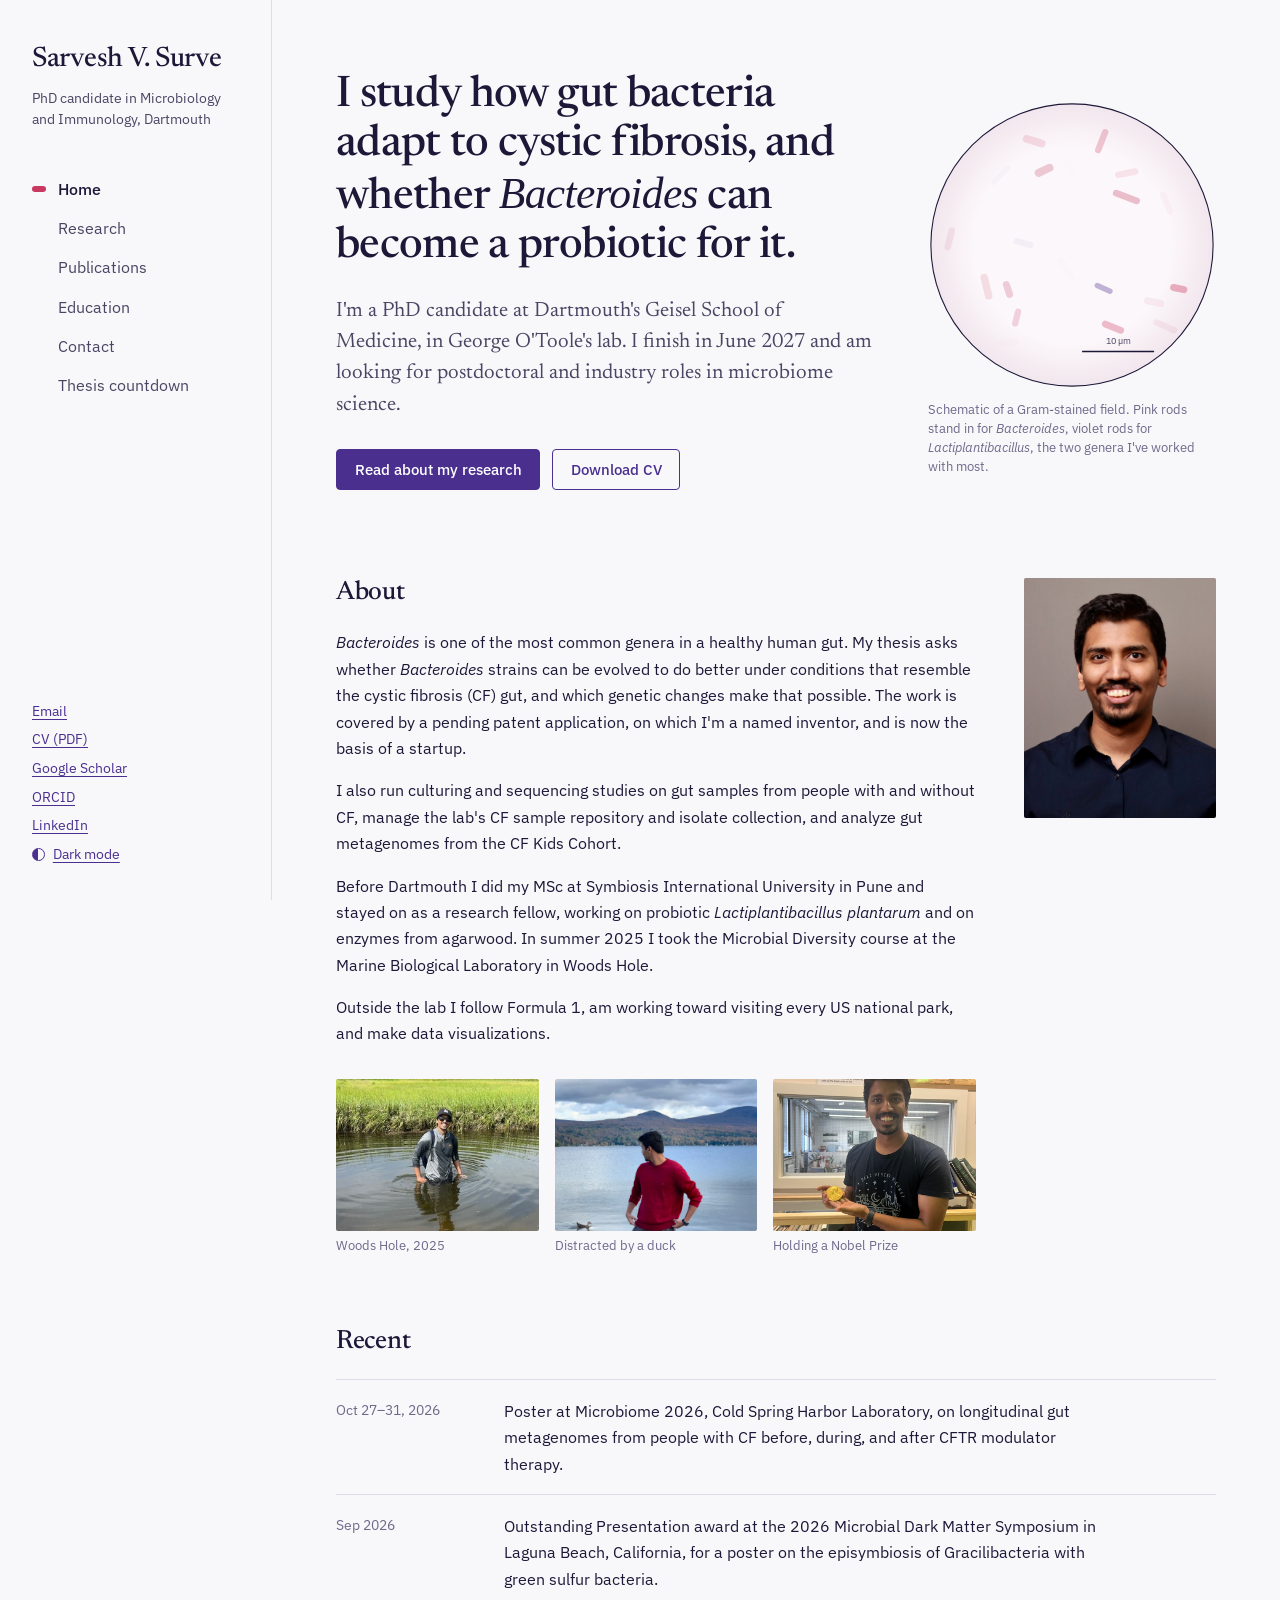
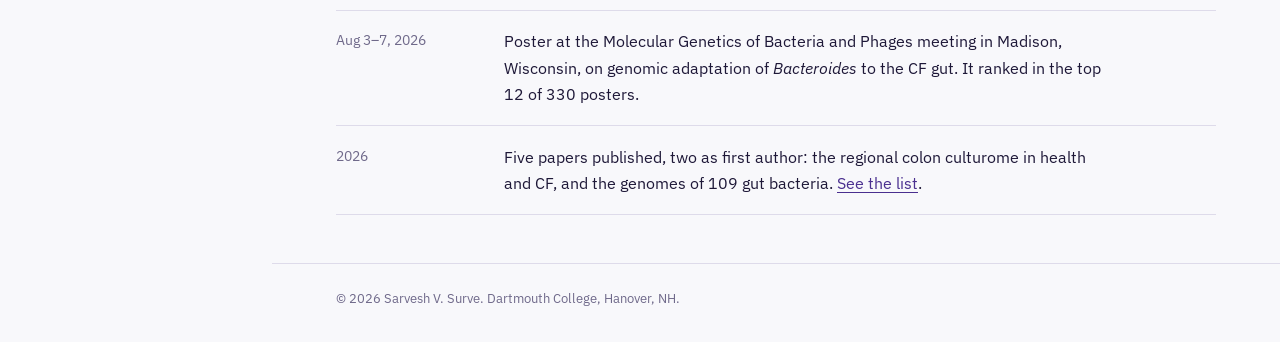
==== commit 15185d90: "Add files via upload Added Dark mode" ====
--- a/index.html
+++ b/index.html
@@ -13,6 +13,14 @@
   <meta name="viewport" content="width=device-width, initial-scale=1.0" />
   <title>Sarvesh V. Surve | Microbiologist</title>
   <meta name="description" content="PhD candidate in Microbiology and Immunology at Dartmouth. I study how gut bacteria adapt to cystic fibrosis and whether Bacteroides can become a probiotic for it." />
+  <script>
+    /* Apply the saved or system theme before first paint to avoid a flash */
+    try {
+      var t = localStorage.getItem('theme');
+      if (!t && window.matchMedia && matchMedia('(prefers-color-scheme: dark)').matches) t = 'dark';
+      if (t === 'dark') document.documentElement.setAttribute('data-theme', 'dark');
+    } catch (e) {}
+  </script>
   <link rel="icon" type="image/png" href="favicon.png">
   <link rel="apple-touch-icon" href="favicon.png">
   <link rel="preconnect" href="https://fonts.googleapis.com">
@@ -48,6 +56,7 @@
         <li><a href="https://scholar.google.com/citations?pli=1&authuser=1&user=W3YO928AAAAJ" target="_blank" rel="noopener">Google Scholar</a></li>
         <li><a href="https://orcid.org/0000-0003-2942-6315" target="_blank" rel="noopener">ORCID</a></li>
         <li><a href="https://www.linkedin.com/in/sarvesh-surve" target="_blank" rel="noopener">LinkedIn</a></li>
+        <li><button class="theme-toggle" type="button"><span class="theme-icon" aria-hidden="true"></span>Dark mode</button></li>
       </ul>
     </div>
   </header>
@@ -57,7 +66,7 @@
 
       <section class="hero">
         <div>
-          <h1>Sarvesh V. Surve</h1>
+          <h1>I study how gut bacteria adapt to cystic fibrosis, and whether <i>Bacteroides</i> can become a probiotic for it.</h1>
           <p class="lede">I'm a PhD candidate at Dartmouth's Geisel School of Medicine, in George O'Toole's lab. I finish in June 2027 and am looking for postdoctoral and industry roles in microbiome science.</p>
           <p class="actions">
             <a class="btn btn-primary" href="research.html">Read about my research</a>
@@ -66,7 +75,8 @@
         </div>
 
         <figure class="field-fig">
-          <svg id="field" viewBox="0 0 400 400" role="img" aria-label="Gram-stained bacteria: pink rods and a few violet rods.">
+          <div class="field-wrap">
+            <svg id="field" viewBox="0 0 400 400" role="img" aria-label="Schematic microscope field of Gram-stained bacteria: pink rods and a few violet rods.">
             <defs>
               <radialGradient id="slide" cx="50%" cy="50%" r="50%">
                 <stop offset="70%" stop-color="#fcf7fa"/>
@@ -74,21 +84,22 @@
               </radialGradient>
             </defs>
             <circle cx="200" cy="200" r="196" fill="url(#slide)" stroke="#1e1838" stroke-width="1.5"/>
-            <g id="cells"></g>
             <line x1="214" y1="348" x2="314" y2="348" stroke="#1e1838" stroke-width="2"/>
             <text x="264" y="338" text-anchor="middle" font-family="IBM Plex Sans, sans-serif" font-size="12" fill="#4b4563">10 µm</text>
           </svg>
-          <figcaption>Pink rods stand in for <i>Bacteroides</i>, violet rods for <i>Lactiplantibacillus</i>, the two genera I've worked with most.</figcaption>
+            <canvas id="field-cells" aria-hidden="true"></canvas>
+          </div>
+          <figcaption>Schematic of a Gram-stained field. Pink rods stand in for <i>Bacteroides</i>, violet rods for <i>Lactiplantibacillus</i>, the two genera I've worked with most.</figcaption>
         </figure>
       </section>
 
       <section class="about">
         <div class="prose">
           <h2>About</h2>
-          <p><i>Bacteroides</i> is one of the most common genera in a healthy human gut. My thesis asks whether <i>Bacteroides</i> strains can be evolved to do better under conditions that resemble the cystic fibrosis (CF) gut, and which genetic changes make that possible. The work is now spun out as a startup.</p>
-          <p>I also run culturing and sequencing studies on gut samples from people with and without CF, manage and analyze Dartmouth CF Kids Cohort samples and clinical isolate collection.</p>
+          <p><i>Bacteroides</i> is one of the most common genera in a healthy human gut. My thesis asks whether <i>Bacteroides</i> strains can be evolved to do better under conditions that resemble the cystic fibrosis (CF) gut, and which genetic changes make that possible. The work is covered by a pending patent application, on which I'm a named inventor, and is now the basis of a startup.</p>
+          <p>I also run culturing and sequencing studies on gut samples from people with and without CF, manage the lab's CF sample repository and isolate collection, and analyze gut metagenomes from the CF Kids Cohort.</p>
           <p>Before Dartmouth I did my MSc at Symbiosis International University in Pune and stayed on as a research fellow, working on probiotic <i>Lactiplantibacillus plantarum</i> and on enzymes from agarwood. In summer 2025 I took the Microbial Diversity course at the Marine Biological Laboratory in Woods Hole.</p>
-          <p>Outside the lab I follow Formula 1, am working toward visiting every US national park.</p>
+          <p>Outside the lab I follow Formula 1, am working toward visiting every US national park, and make data visualizations.</p>
 
           <ul class="photos">
             <li>
@@ -129,6 +140,10 @@
             <time>Aug 3–7, 2026</time>
             <p>Poster at the Molecular Genetics of Bacteria and Phages meeting in Madison, Wisconsin, on genomic adaptation of <i>Bacteroides</i> to the CF gut. It ranked in the top 12 of 330 posters.</p>
           </li>
+          <li>
+            <time>2026</time>
+            <p>Five papers published, two as first author: the regional colon culturome in health and CF, and the genomes of 109 gut bacteria. <a href="publications.html">See the list</a>.</p>
+          </li>
         </ol>
       </section>
 
--- a/styles.css
+++ b/styles.css
@@ -29,7 +29,31 @@
   --serif: 'Newsreader', Georgia, 'Times New Roman', serif;
   --sans: 'IBM Plex Sans', system-ui, -apple-system, 'Segoe UI', sans-serif;
 
+  --btn-bg: #4a2f8f;
+  --btn-fg: #ffffff;
+  --on-violet: #ffffff;
+
   --side: 17rem;
+  color-scheme: light;
+}
+
+/* Dark theme: same two stain colors, lightened to read on a dark slide */
+:root[data-theme="dark"] {
+  --bg: #15111f;
+  --surface: #1d1830;
+  --ink: #ece9f6;
+  --ink-soft: #bcb6d3;
+  --ink-mute: #9a94b3;
+  --violet: #a994f2;
+  --violet-tint: #2b2347;
+  --pink: #f26b90;
+  --pink-tint: #3a1c2a;
+  --slate: #7d7894;
+  --rule: #2e2846;
+  --btn-bg: #a994f2;
+  --btn-fg: #15111f;
+  --on-violet: #15111f;
+  color-scheme: dark;
 }
 
 html { scroll-behavior: smooth; }
@@ -61,14 +85,14 @@
   border-radius: 2px;
 }
 
-::selection { background: var(--violet); color: #fff; }
+::selection { background: var(--violet); color: var(--on-violet); }
 
 .skip {
   position: absolute; left: -999px; top: 0;
-  background: var(--ink); color: #fff;
+  background: var(--ink); color: var(--bg);
   padding: 0.5rem 1rem; z-index: 100;
 }
-.skip:focus { left: 0; color: #fff; }
+.skip:focus { left: 0; color: var(--bg); }
 
 /* ==========================================================
    SHELL: fixed left rail + scrolling content
@@ -82,6 +106,7 @@
 .sidebar {
   position: sticky; top: 0;
   height: 100vh;
+  height: 100dvh;
   display: flex; flex-direction: column;
   padding: 2.75rem 2rem 2rem;
   border-right: 1px solid var(--rule);
@@ -222,8 +247,8 @@
   border: 1.5px solid var(--violet);
   border-radius: 4px;
 }
-.btn-primary { background: var(--violet); color: #fff; }
-.btn-primary:hover { background: var(--ink); border-color: var(--ink); color: #fff; }
+.btn-primary { background: var(--btn-bg); border-color: var(--btn-bg); color: var(--btn-fg); }
+.btn-primary:hover { background: var(--ink); border-color: var(--ink); color: var(--bg); }
 .btn-secondary { background: transparent; color: var(--violet); }
 .btn-secondary:hover { background: var(--violet-tint); color: var(--violet); }
 
@@ -251,20 +276,10 @@
   color: var(--ink-mute);
 }
 
-/* The one moving element: cells drift in and out of the microscope field */
-.cell {
-  opacity: 0;
-  animation: cell-cycle 22s ease-in-out infinite both;
-}
-/* Fade in slowly, hold, fade out, repeat. Per-cell delays (set in main.js)
-   stagger the appearance so the field fills and empties gradually. */
-@keyframes cell-cycle {
-  0%   { opacity: 0; }
-  16%  { opacity: 1; }
-  68%  { opacity: 1; }
-  84%  { opacity: 0; }
-  100% { opacity: 0; }
-}
+.field-wrap { position: relative; }
+.field-wrap svg, .field-wrap canvas { display: block; width: 100%; }
+.field-wrap canvas { position: absolute; inset: 0; height: 100%; }
+:root[data-theme="dark"] .field-wrap { filter: brightness(0.92); }
 
 .about {
   display: grid;
@@ -490,6 +505,32 @@
 }
 .clock-label { margin-top: 0.6rem; font-size: 0.9rem; color: var(--ink-mute); }
 .clock-unit:first-child .clock-num { color: var(--pink); }
+
+#thesis-photos { margin-top: 3rem; }
+.photos-2 { grid-template-columns: repeat(2, minmax(0, 1fr)); }
+
+/* Theme switch */
+.theme-toggle {
+  display: inline-flex; align-items: center; gap: 0.5rem;
+  padding: 0;
+  font: inherit;
+  color: var(--violet);
+  background: none; border: 0;
+  text-decoration: underline; text-decoration-thickness: 1px; text-underline-offset: 0.2em;
+  cursor: pointer;
+}
+.theme-toggle:hover { color: var(--pink); }
+.theme-icon {
+  width: 0.8rem; height: 0.8rem;
+  border: 1.5px solid currentColor; border-radius: 50%;
+  background: linear-gradient(90deg, currentColor 50%, transparent 50%);
+}
+:root[data-theme="dark"] .degree img {
+  mix-blend-mode: normal;
+  background: #fff;
+  padding: 0.3rem;
+  border-radius: 4px;
+}
 
 /* ==========================================================
    RESPONSIVE
@@ -544,5 +585,4 @@
 
 @media (prefers-reduced-motion: reduce) {
   html { scroll-behavior: auto; }
-  .cell { opacity: 1; animation: none; }
-}
+}
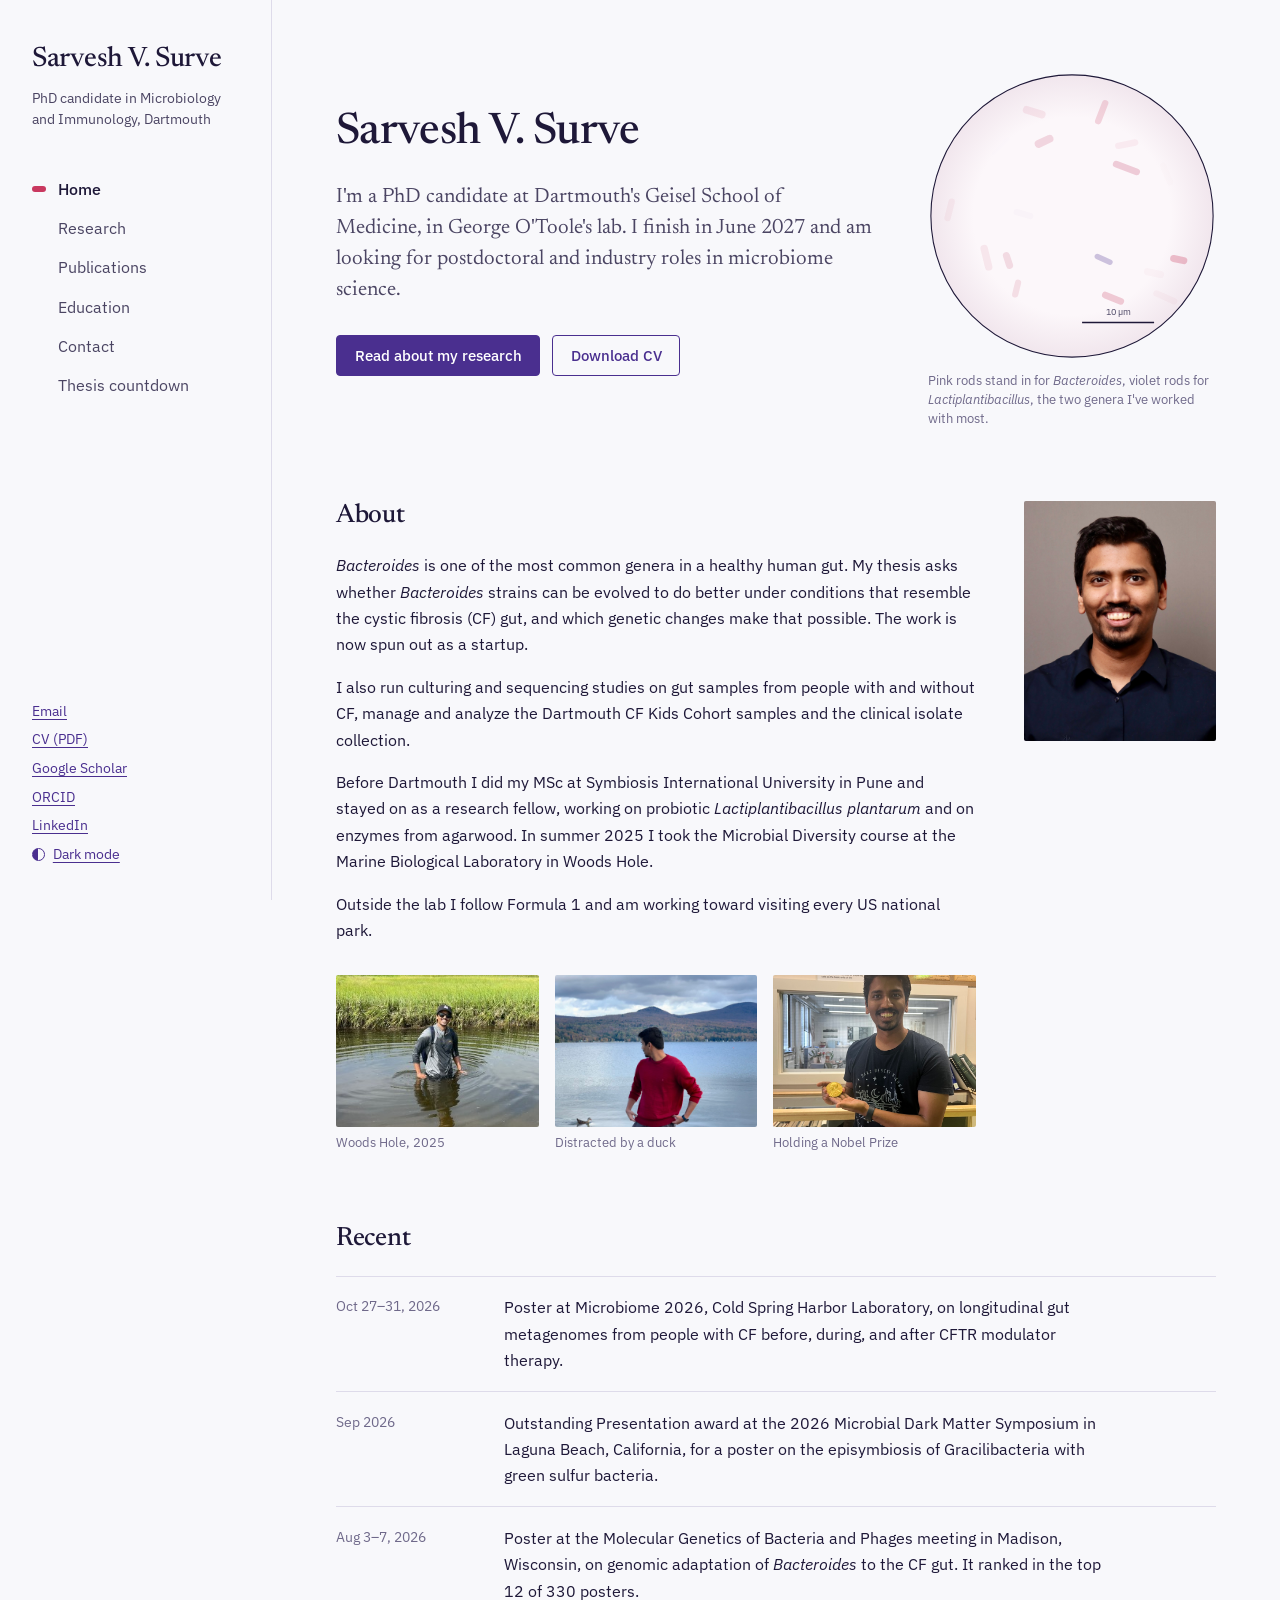
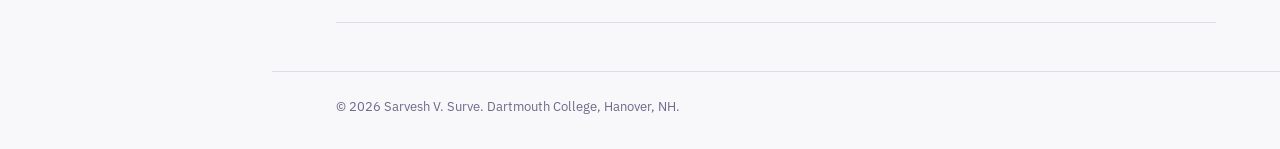
==== commit 02e12313: "Dark mode properly" ====
--- a/index.html
+++ b/index.html
@@ -66,7 +66,7 @@
 
       <section class="hero">
         <div>
-          <h1>I study how gut bacteria adapt to cystic fibrosis, and whether <i>Bacteroides</i> can become a probiotic for it.</h1>
+          <h1>Sarvesh V. Surve</h1>
           <p class="lede">I'm a PhD candidate at Dartmouth's Geisel School of Medicine, in George O'Toole's lab. I finish in June 2027 and am looking for postdoctoral and industry roles in microbiome science.</p>
           <p class="actions">
             <a class="btn btn-primary" href="research.html">Read about my research</a>
@@ -76,7 +76,7 @@
 
         <figure class="field-fig">
           <div class="field-wrap">
-            <svg id="field" viewBox="0 0 400 400" role="img" aria-label="Schematic microscope field of Gram-stained bacteria: pink rods and a few violet rods.">
+            <svg id="field" viewBox="0 0 400 400" role="img" aria-label="Gram-stained bacteria: pink rods and a few violet rods.">
             <defs>
               <radialGradient id="slide" cx="50%" cy="50%" r="50%">
                 <stop offset="70%" stop-color="#fcf7fa"/>
@@ -89,17 +89,17 @@
           </svg>
             <canvas id="field-cells" aria-hidden="true"></canvas>
           </div>
-          <figcaption>Schematic of a Gram-stained field. Pink rods stand in for <i>Bacteroides</i>, violet rods for <i>Lactiplantibacillus</i>, the two genera I've worked with most.</figcaption>
+          <figcaption>Pink rods stand in for <i>Bacteroides</i>, violet rods for <i>Lactiplantibacillus</i>, the two genera I've worked with most.</figcaption>
         </figure>
       </section>
 
       <section class="about">
         <div class="prose">
           <h2>About</h2>
-          <p><i>Bacteroides</i> is one of the most common genera in a healthy human gut. My thesis asks whether <i>Bacteroides</i> strains can be evolved to do better under conditions that resemble the cystic fibrosis (CF) gut, and which genetic changes make that possible. The work is covered by a pending patent application, on which I'm a named inventor, and is now the basis of a startup.</p>
-          <p>I also run culturing and sequencing studies on gut samples from people with and without CF, manage the lab's CF sample repository and isolate collection, and analyze gut metagenomes from the CF Kids Cohort.</p>
+          <p><i>Bacteroides</i> is one of the most common genera in a healthy human gut. My thesis asks whether <i>Bacteroides</i> strains can be evolved to do better under conditions that resemble the cystic fibrosis (CF) gut, and which genetic changes make that possible. The work is now spun out as a startup.</p>
+          <p>I also run culturing and sequencing studies on gut samples from people with and without CF, manage and analyze the Dartmouth CF Kids Cohort samples and the clinical isolate collection.</p>
           <p>Before Dartmouth I did my MSc at Symbiosis International University in Pune and stayed on as a research fellow, working on probiotic <i>Lactiplantibacillus plantarum</i> and on enzymes from agarwood. In summer 2025 I took the Microbial Diversity course at the Marine Biological Laboratory in Woods Hole.</p>
-          <p>Outside the lab I follow Formula 1, am working toward visiting every US national park, and make data visualizations.</p>
+          <p>Outside the lab I follow Formula 1 and am working toward visiting every US national park.</p>
 
           <ul class="photos">
             <li>
@@ -140,10 +140,6 @@
             <time>Aug 3–7, 2026</time>
             <p>Poster at the Molecular Genetics of Bacteria and Phages meeting in Madison, Wisconsin, on genomic adaptation of <i>Bacteroides</i> to the CF gut. It ranked in the top 12 of 330 posters.</p>
           </li>
-          <li>
-            <time>2026</time>
-            <p>Five papers published, two as first author: the regional colon culturome in health and CF, and the genomes of 109 gut bacteria. <a href="publications.html">See the list</a>.</p>
-          </li>
         </ol>
       </section>
 
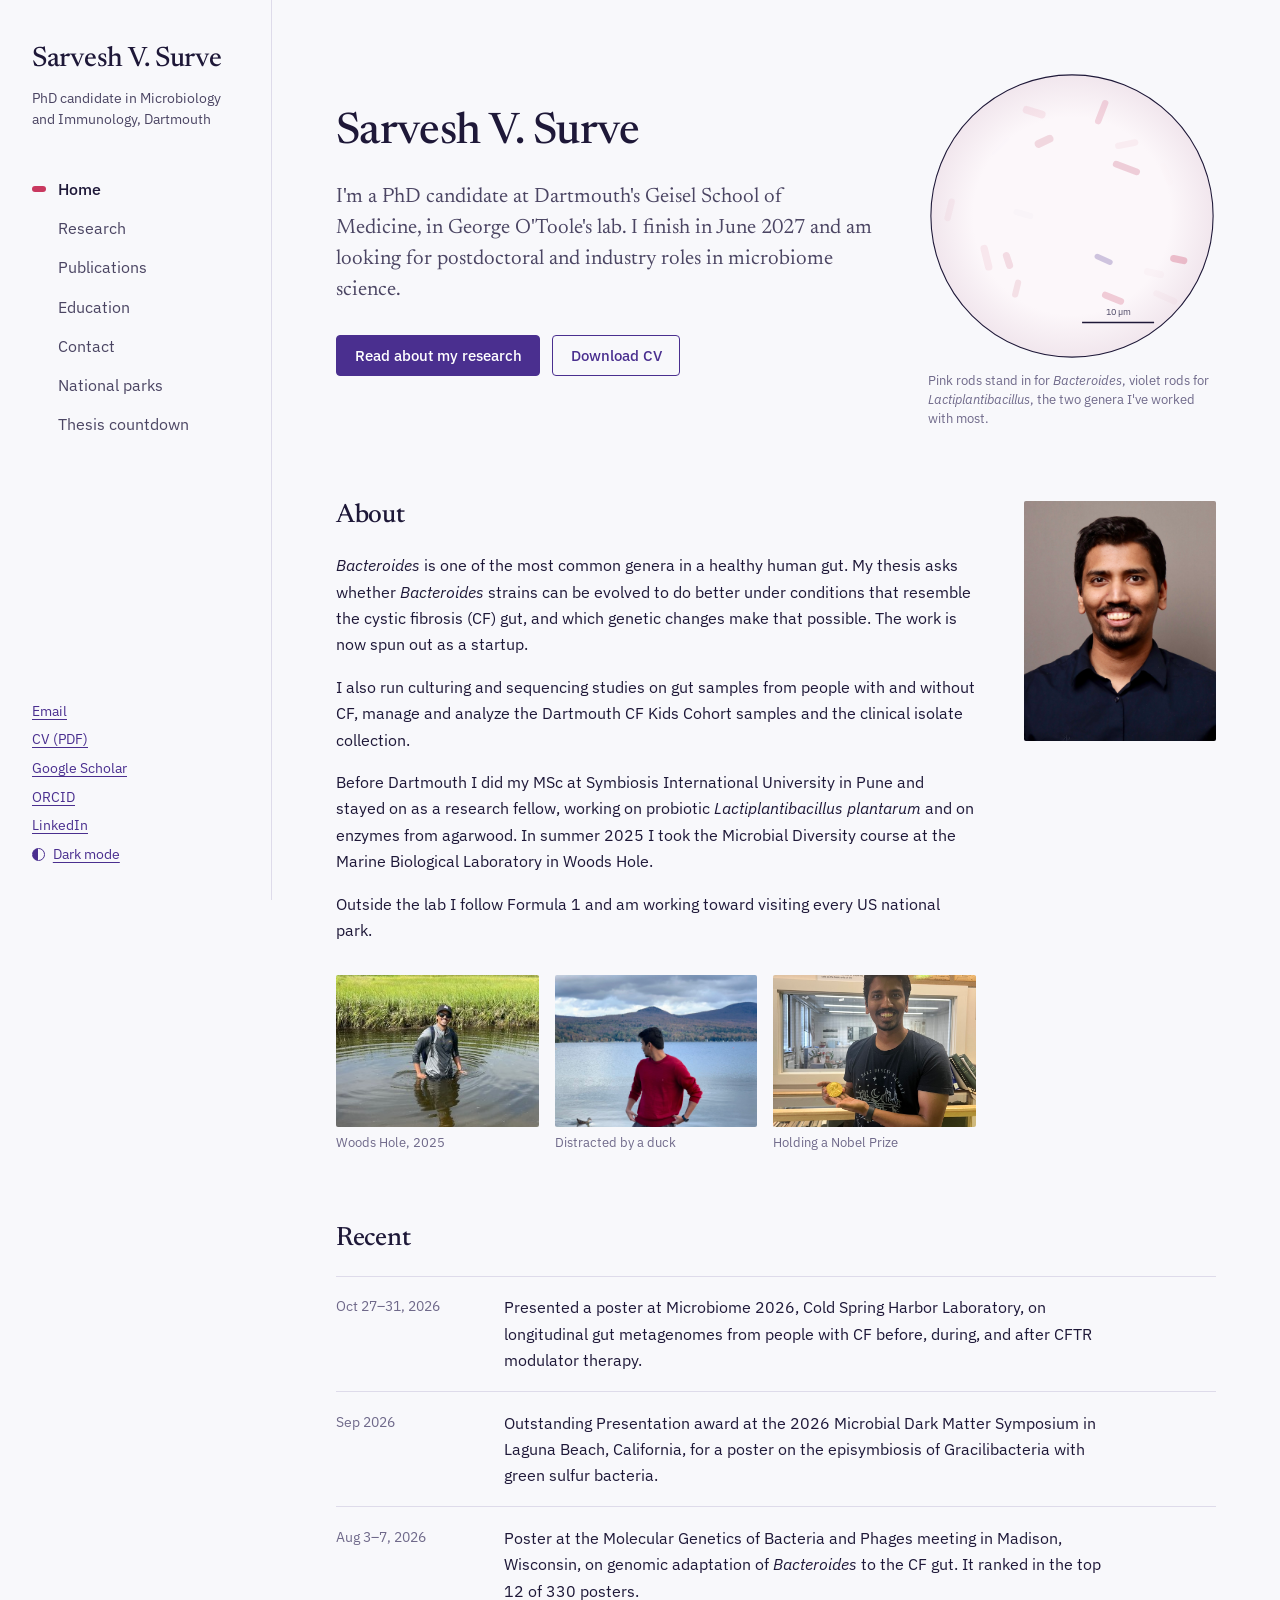
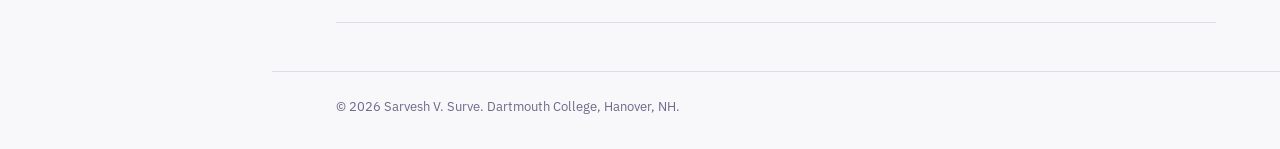
==== commit 266dbd67: "New Page Added" ====
--- a/index.html
+++ b/index.html
@@ -47,6 +47,7 @@
           <li><a href="publications.html">Publications</a></li>
           <li><a href="education.html">Education</a></li>
           <li><a href="contact.html">Contact</a></li>
+          <li><a href="national-parks.html">National parks</a></li>
           <li><a href="thesis-countdown.html">Thesis countdown</a></li>
         </ul>
       </nav>
@@ -130,7 +131,7 @@
         <ol class="recent">
           <li>
             <time>Oct 27–31, 2026</time>
-            <p>Poster at Microbiome 2026, Cold Spring Harbor Laboratory, on longitudinal gut metagenomes from people with CF before, during, and after CFTR modulator therapy.</p>
+            <p>Presented a poster at Microbiome 2026, Cold Spring Harbor Laboratory, on longitudinal gut metagenomes from people with CF before, during, and after CFTR modulator therapy.</p>
           </li>
           <li>
             <time>Sep 2026</time>
--- a/styles.css
+++ b/styles.css
@@ -29,6 +29,7 @@
   --serif: 'Newsreader', Georgia, 'Times New Roman', serif;
   --sans: 'IBM Plex Sans', system-ui, -apple-system, 'Segoe UI', sans-serif;
 
+  --map-off: #d6d2e6;
   --btn-bg: #4a2f8f;
   --btn-fg: #ffffff;
   --on-violet: #ffffff;
@@ -50,6 +51,7 @@
   --pink-tint: #3a1c2a;
   --slate: #7d7894;
   --rule: #2e2846;
+  --map-off: #403862;
   --btn-bg: #a994f2;
   --btn-fg: #15111f;
   --on-violet: #15111f;
@@ -531,6 +533,69 @@
   padding: 0.3rem;
   border-radius: 4px;
 }
+
+/* ==========================================================
+   NATIONAL PARKS
+   ========================================================== */
+.map-wrap { max-width: 60rem; margin-top: 1rem; }
+.map-box { min-height: 6rem; }
+.us-map { display: block; width: 100%; height: auto; }
+.us-map path {
+  fill: var(--map-off);
+  stroke: var(--bg);
+  stroke-width: 1;
+  stroke-linejoin: round;
+}
+.us-map path.visited { fill: var(--pink); }
+.us-map path:hover { opacity: 0.8; }
+.map-legend {
+  display: flex; gap: 1.5rem;
+  margin-top: 0.75rem;
+  font-size: 0.875rem; color: var(--ink-soft);
+}
+.map-legend i {
+  display: inline-block; width: 0.9rem; height: 0.9rem;
+  margin-right: 0.5rem; vertical-align: -0.1em;
+  border-radius: 2px; background: var(--map-off);
+}
+.map-legend .v { background: var(--pink); }
+.map-note { max-width: 40rem; margin: 0.75rem 0 0; font-size: 0.9rem; color: var(--ink-mute); }
+
+.park-photos {
+  display: grid;
+  grid-template-columns: repeat(2, minmax(0, 1fr));
+  gap: 1rem;
+  max-width: 48rem;
+  margin: 1.25rem 0 2rem; padding: 0;
+  list-style: none;
+}
+.park-photos figure { margin: 0; }
+.park-photos img {
+  width: 100%; aspect-ratio: 4 / 3; object-fit: cover;
+  border-radius: 2px; background: var(--rule);
+}
+.park-photos figcaption { margin-top: 0.4rem; font-size: 0.8125rem; line-height: 1.4; color: var(--ink-mute); }
+
+.park-list {
+  columns: 3 14rem; column-gap: 2rem;
+  margin: 1.25rem 0 0; padding: 0;
+  list-style: none;
+}
+.park-list li {
+  position: relative;
+  break-inside: avoid;
+  padding: 0.3rem 0 0.3rem 1.4rem;
+  color: var(--ink-mute);
+}
+.park-list li::before {
+  content: '';
+  position: absolute; left: 0; top: 0.95em;
+  width: 0.7rem; height: 0.3rem;
+  border: 1.5px solid var(--slate); border-radius: 0.2rem;
+}
+.park-list li.visited { color: var(--ink); }
+.park-list li.visited::before { background: var(--pink); border-color: var(--pink); }
+.park-list small { margin-left: 0.4rem; font-size: 0.8rem; color: var(--ink-mute); }
 
 /* ==========================================================
    RESPONSIVE
@@ -575,6 +640,7 @@
   .entry figure { max-width: 18rem; }
 
   .pub { grid-template-columns: 1fr; gap: 0.25rem; }
+  .park-photos { grid-template-columns: 1fr; }
 
   .clock { gap: 1.25rem 2rem; margin-top: 2.5rem; }
   .clock-unit { min-width: 4rem; }
